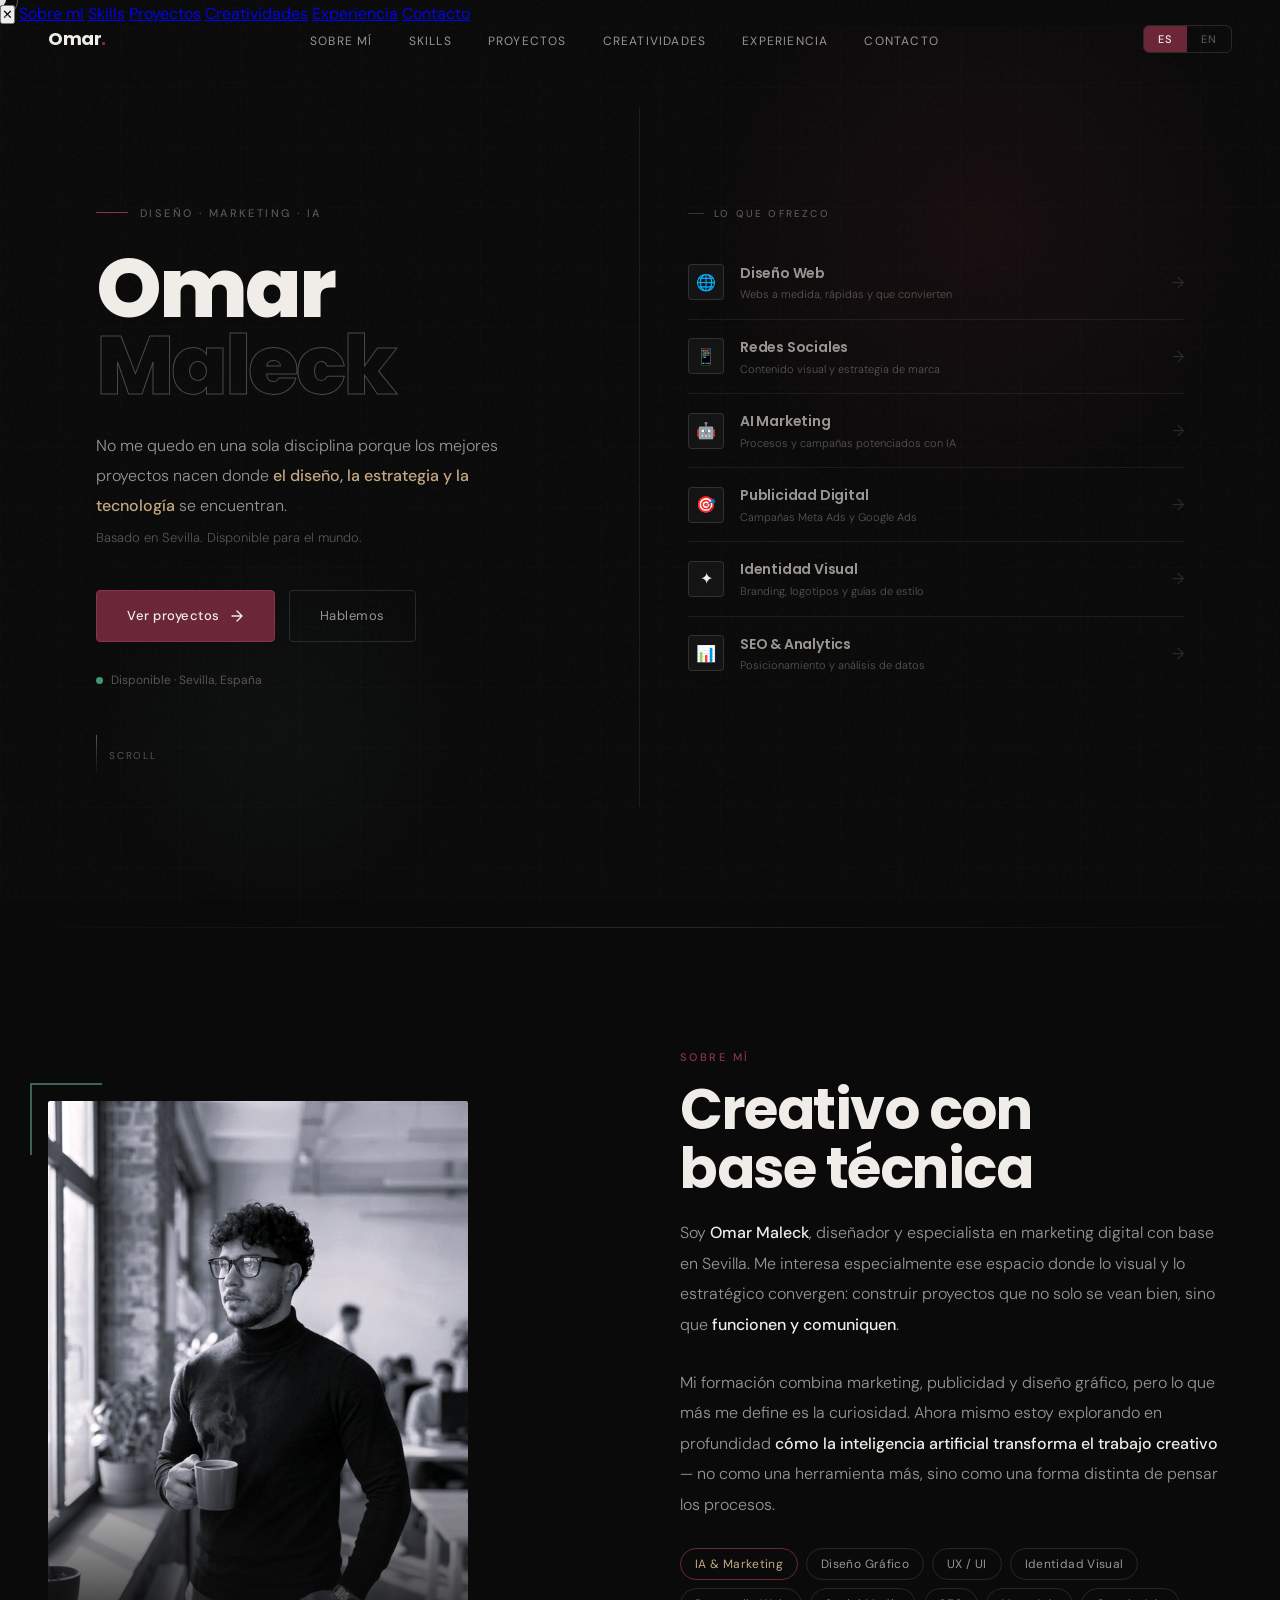
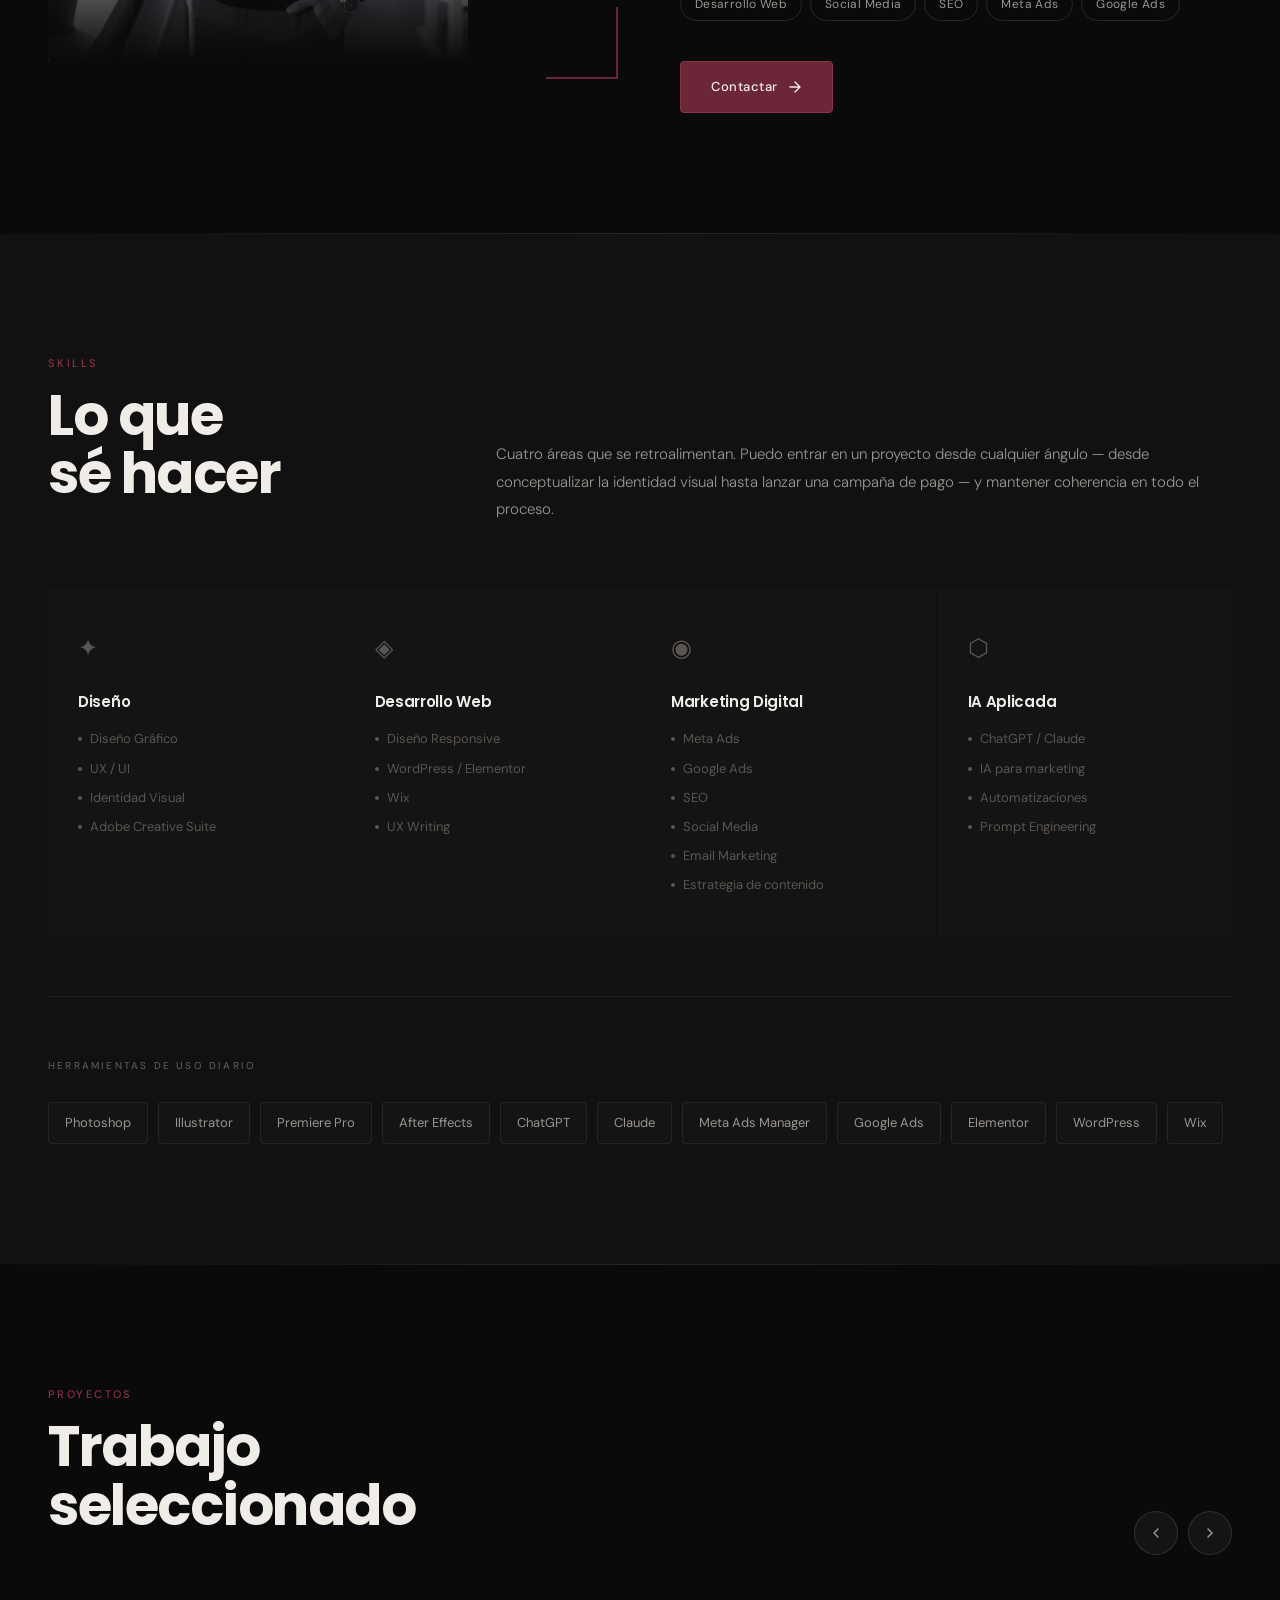
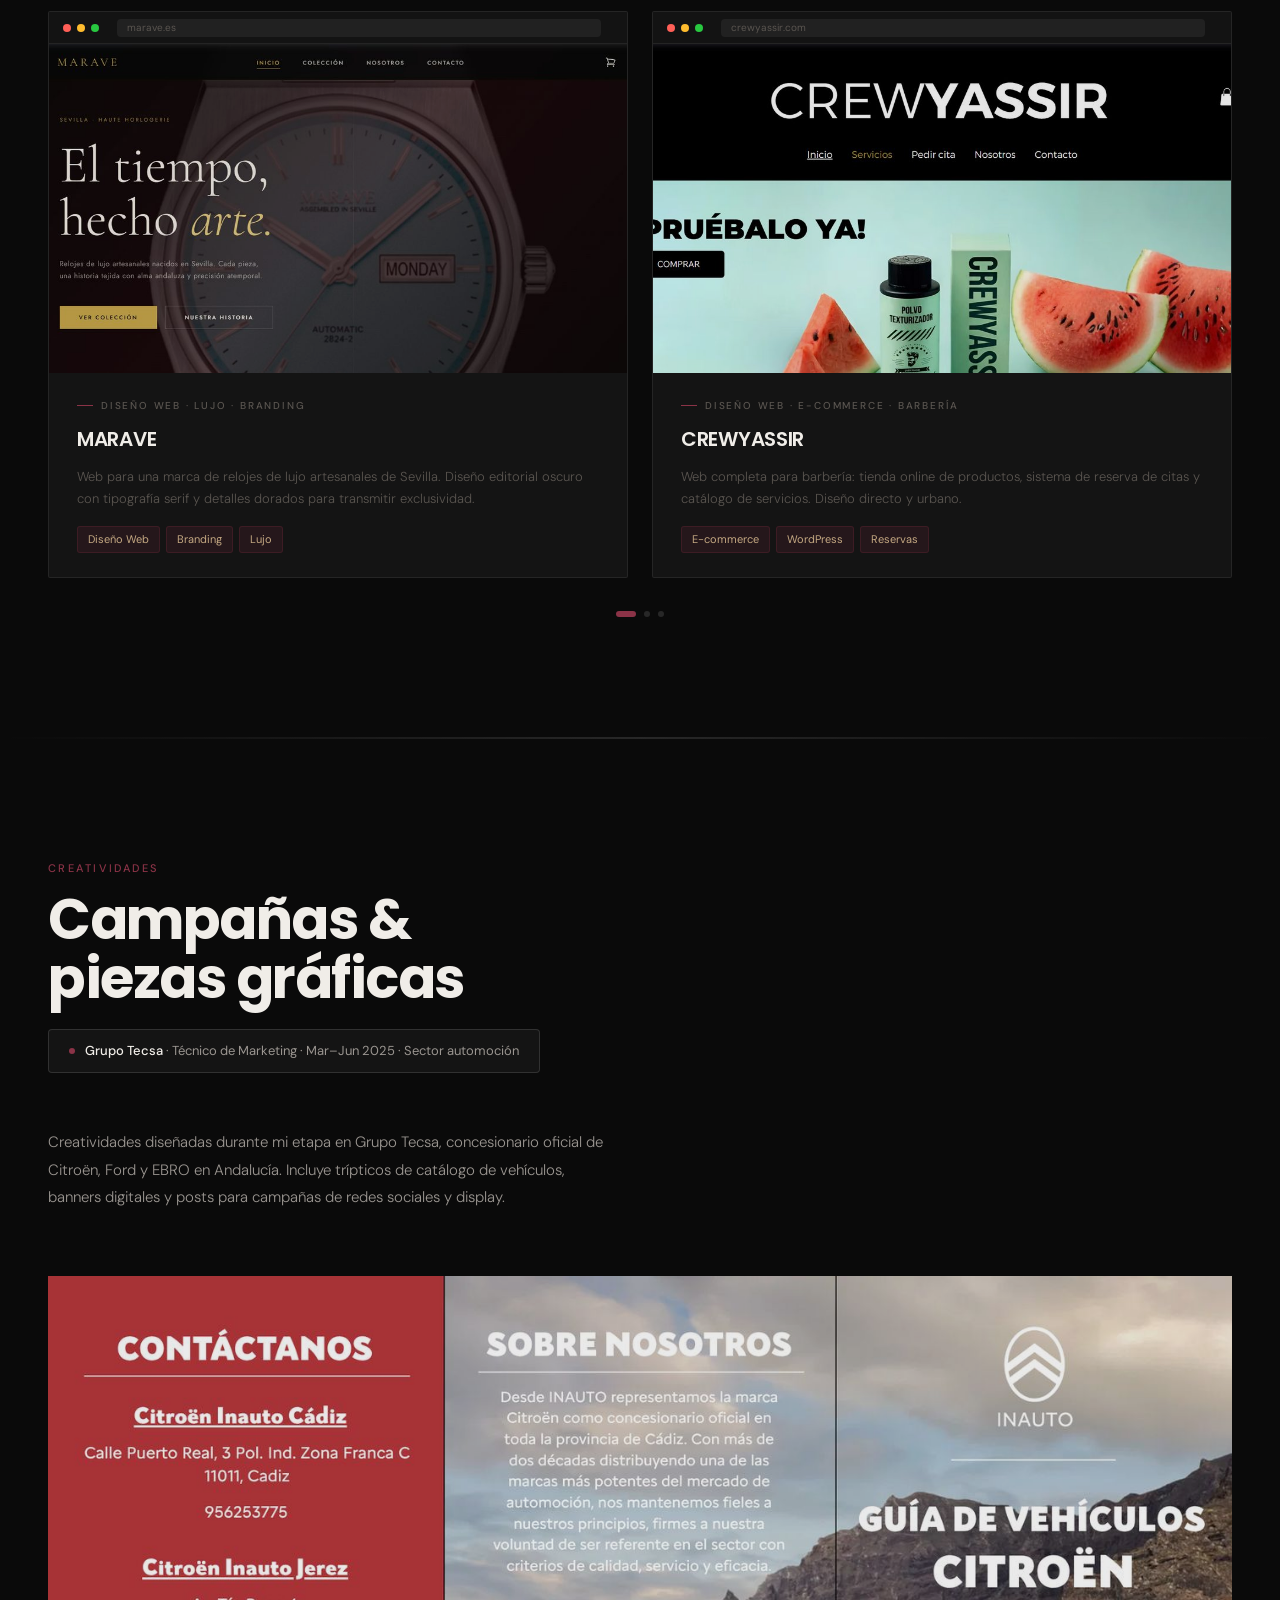
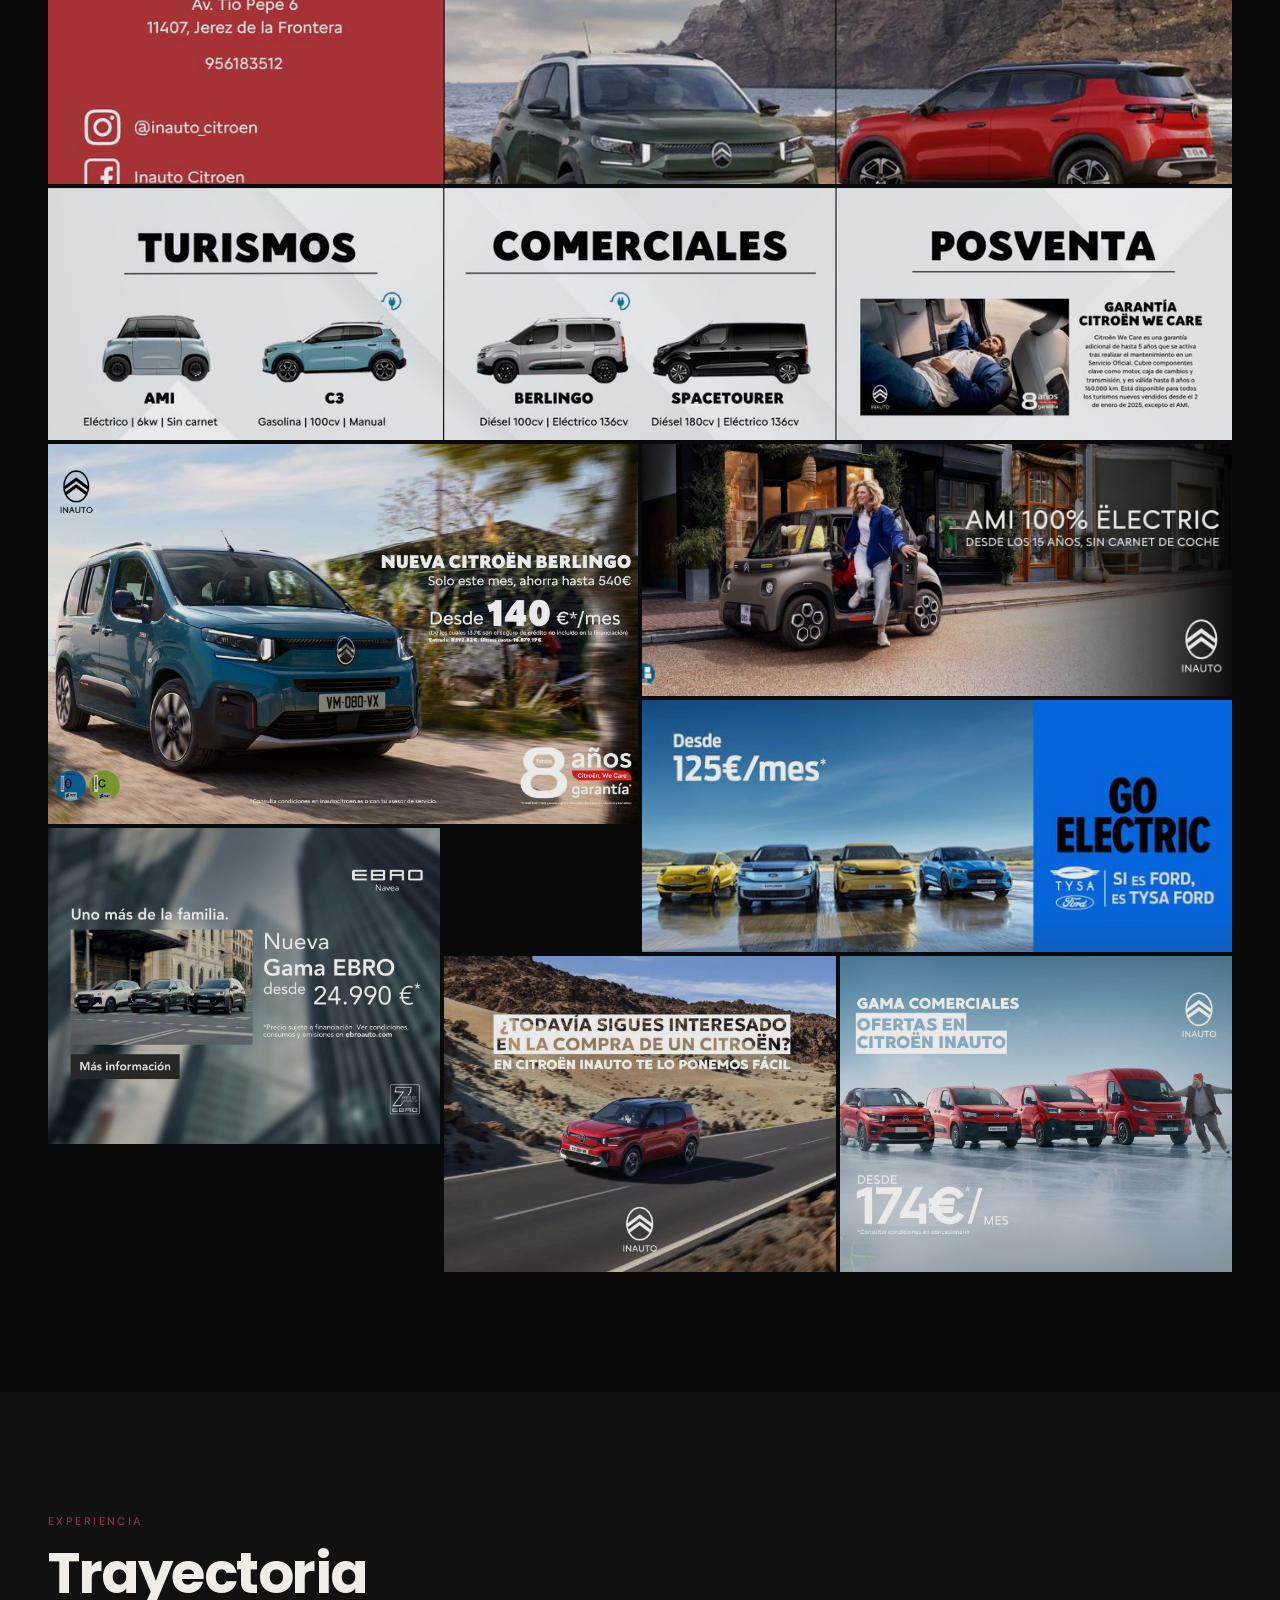
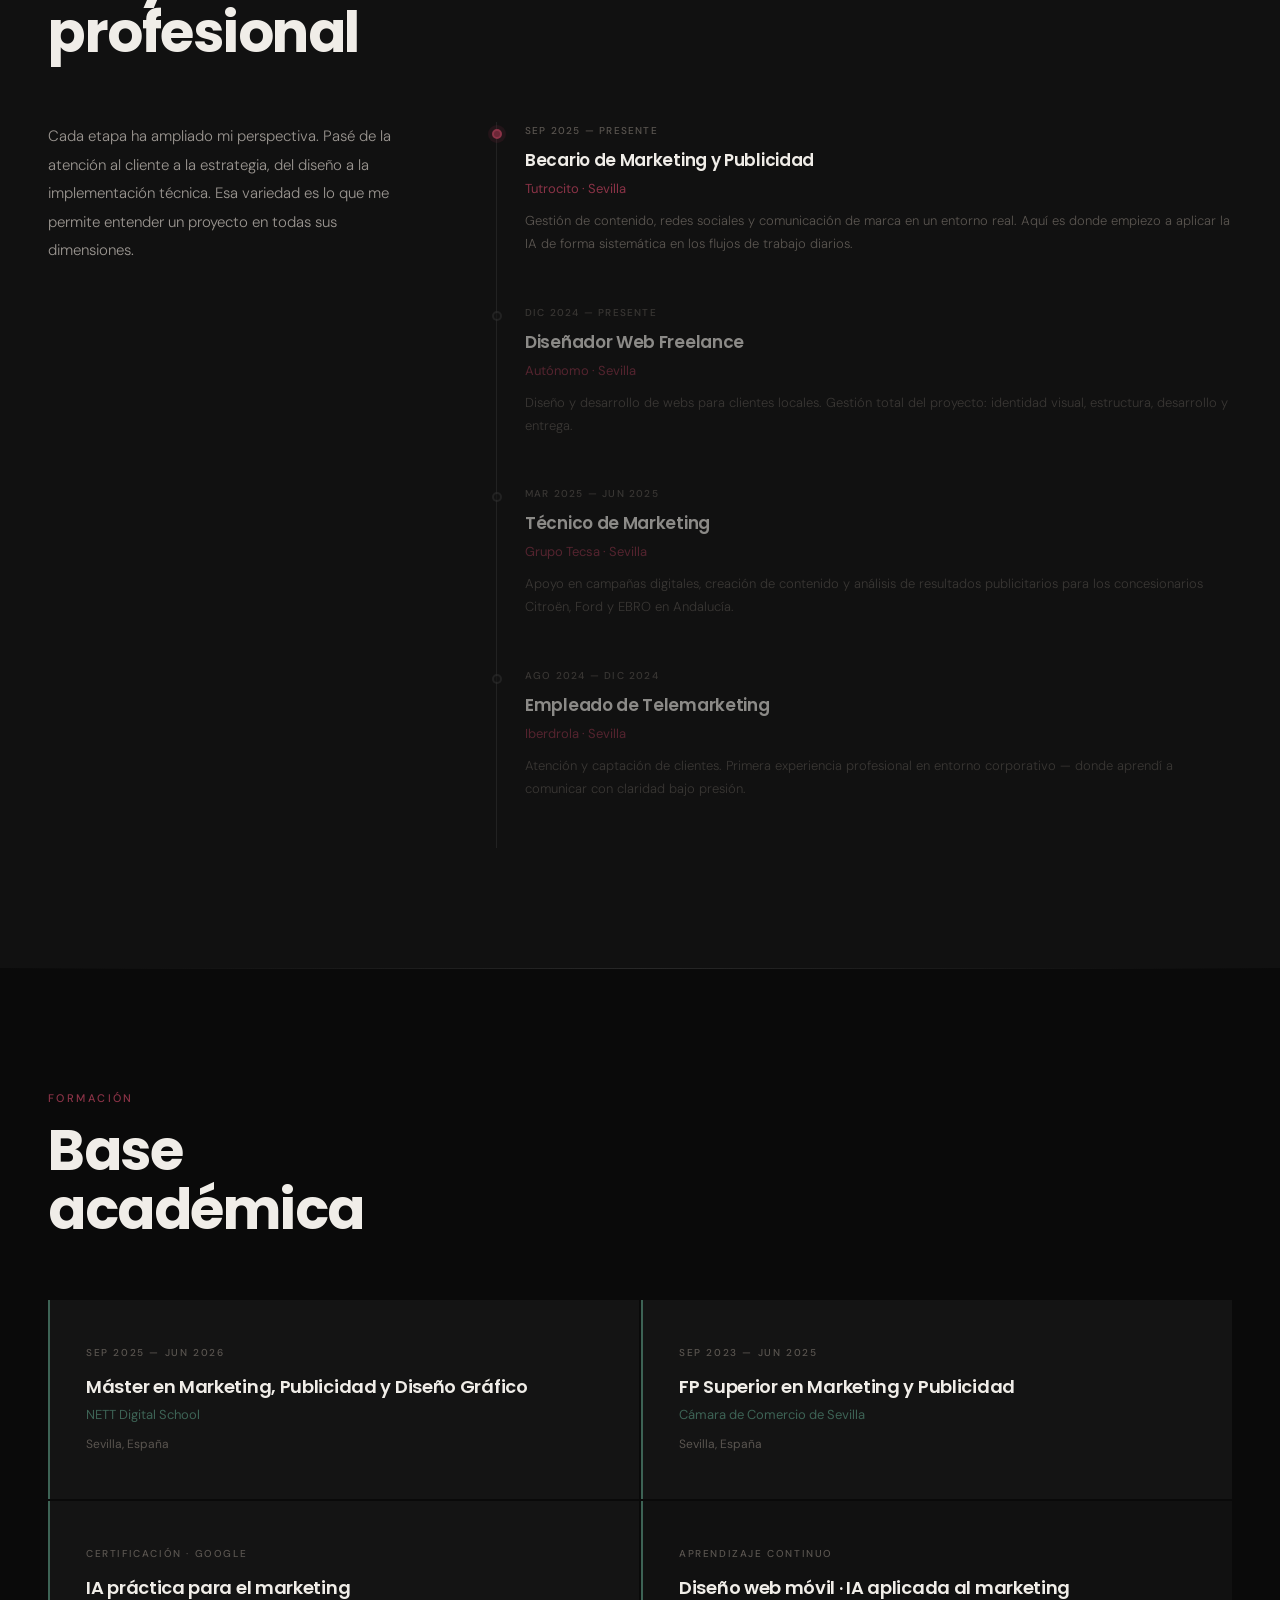
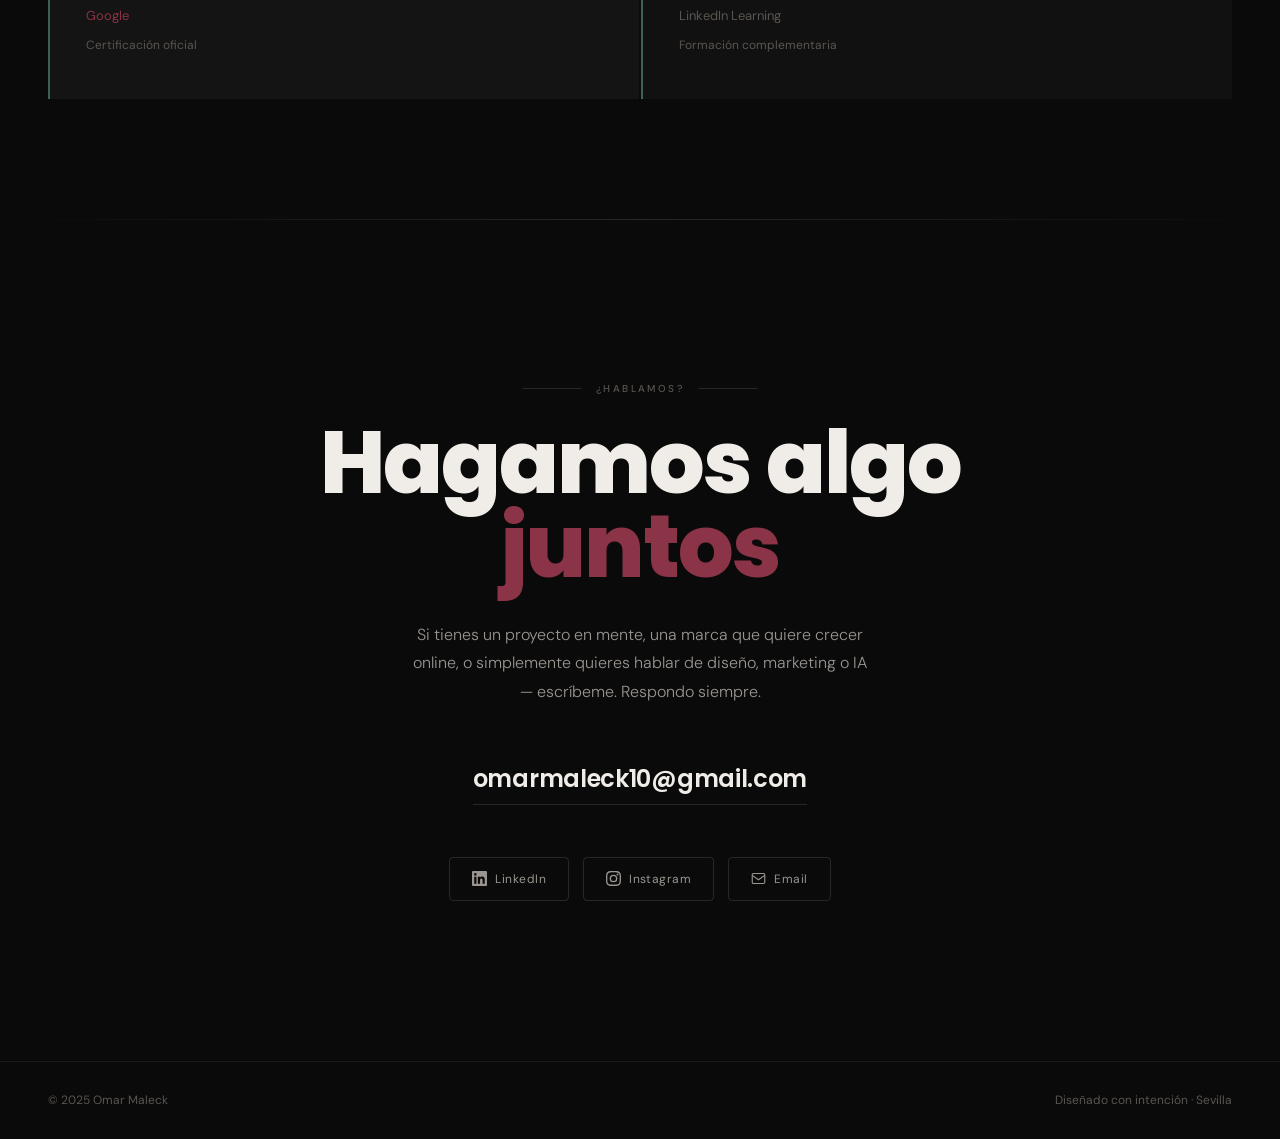
==== index.html @ 54d7f730 "Add files via upload primer despliegue portfolio" ====
<!DOCTYPE html>
<html lang="es">
<head>
<meta charset="UTF-8">
<meta name="viewport" content="width=device-width, initial-scale=1.0">
<title>Omar Maleck — Portfolio</title>
<meta name="description" content="Omar Maleck — Diseñador, Especialista en Marketing Digital e IA. Basado en Sevilla, España.">
<meta property="og:title" content="Omar Maleck — Portfolio">
<meta property="og:description" content="Diseño · Marketing · IA">
<meta property="og:type" content="website">
<link rel="preconnect" href="https://fonts.googleapis.com">
<link rel="preconnect" href="https://fonts.gstatic.com" crossorigin>
<link href="https://fonts.googleapis.com/css2?family=Poppins:wght@300;400;500;600;700;800&family=DM+Sans:ital,wght@0,300;0,400;0,500;1,300&display=swap" rel="stylesheet">
<style>
:root {
  --black: #0A0A0A;
  --black2: #111111;
  --card: #141414;
  --card2: #1C1C1C;
  --border: rgba(255,255,255,0.07);
  --border2: rgba(255,255,255,0.12);
  --burgundy: #6B2737;
  --burgundy-light: #8B3347;
  --green: #2C4A3E;
  --green-light: #3D6355;
  --accent: #C4A882;
  --text: #F0EDE8;
  --text-muted: #9A9590;
  --text-dim: #5A5550;
  --font-heading: 'Poppins', sans-serif;
  --font-body: 'DM Sans', sans-serif;
  --ease: cubic-bezier(0.25, 0.46, 0.45, 0.94);
  --ease-out: cubic-bezier(0.16, 1, 0.3, 1);
}
*, *::before, *::after { box-sizing: border-box; margin: 0; padding: 0; }
html { scroll-behavior: smooth; }
body {
  background: var(--black);
  color: var(--text);
  font-family: var(--font-body);
  font-size: 16px;
  line-height: 1.7;
  cursor: none;
  overflow-x: hidden;
}

/* ── CURSOR ── */
#cursor {
  width: 12px; height: 12px;
  background: var(--text);
  border-radius: 50%;
  position: fixed; top: 0; left: 0;
  pointer-events: none; z-index: 9999;
  transform: translate(-50%,-50%);
  transition: width .3s var(--ease-out), height .3s var(--ease-out);
  mix-blend-mode: difference;
}
#cursor-ring {
  width: 36px; height: 36px;
  border: 1px solid rgba(240,237,232,0.35);
  border-radius: 50%;
  position: fixed; top: 0; left: 0;
  pointer-events: none; z-index: 9998;
  transform: translate(-50%,-50%);
  transition: width .3s var(--ease-out), height .3s var(--ease-out), border-color .3s;
}

/* ── NOISE ── */
body::before {
  content:'';
  position:fixed; inset:0;
  background-image:url("data:image/svg+xml,%3Csvg viewBox='0 0 256 256' xmlns='http://www.w3.org/2000/svg'%3E%3Cfilter id='n'%3E%3CfeTurbulence type='fractalNoise' baseFrequency='0.9' numOctaves='4' stitchTiles='stitch'/%3E%3C/filter%3E%3Crect width='100%25' height='100%25' filter='url(%23n)' opacity='1'/%3E%3C/svg%3E");
  opacity:.025; pointer-events:none; z-index:0;
}

/* ── NAV ── */
.nav-hamburger { display:none; }
nav {
  position:fixed; top:0; left:0; right:0; z-index:100;
  padding:24px 48px;
  display:flex; align-items:center; justify-content:space-between;
  transition:background .5s, padding .5s;
}
nav.scrolled {
  background:rgba(10,10,10,.93);
  backdrop-filter:blur(20px);
  padding:14px 48px;
  border-bottom:1px solid var(--border);
}
.nav-logo {
  font-family:var(--font-heading); font-weight:700; font-size:18px;
  letter-spacing:-.5px; color:var(--text); text-decoration:none;
}
.nav-logo span { color:var(--burgundy-light); }
.nav-links { display:flex; gap:36px; list-style:none; }
.nav-links a {
  font-size:12px; font-weight:400; letter-spacing:.1em; text-transform:uppercase;
  color:var(--text-muted); text-decoration:none; transition:color .3s; position:relative;
}
.nav-links a::after {
  content:''; position:absolute; bottom:-4px; left:0; right:0;
  height:1px; background:var(--accent);
  transform:scaleX(0); transform-origin:left; transition:transform .3s var(--ease);
}
.nav-links a:hover { color:var(--text); }
.nav-links a:hover::after { transform:scaleX(1); }
.lang-switcher {
  display:flex; border:1px solid var(--border2); border-radius:6px; overflow:hidden;
}
.lang-btn {
  padding:6px 14px; font-family:var(--font-body); font-size:11px; font-weight:500;
  letter-spacing:.08em; text-transform:uppercase;
  background:transparent; border:none; color:var(--text-dim); cursor:none; transition:all .3s;
}
.lang-btn.active { background:var(--burgundy); color:var(--text); }

/* ── HERO ── */
#hero {
  min-height:100vh;
  display:grid;
  grid-template-columns: 1fr 1fr;
  padding-top: 80px;
  position:relative; overflow:hidden;
}
.hero-bg-grid {
  position:absolute; inset:0;
  background-image:
    linear-gradient(rgba(255,255,255,.022) 1px,transparent 1px),
    linear-gradient(90deg,rgba(255,255,255,.022) 1px,transparent 1px);
  background-size:60px 60px; opacity:.6; pointer-events:none;
}
.hero-bg-glow {
  position:absolute; width:600px; height:600px; border-radius:50%;
  background:radial-gradient(circle,rgba(107,39,55,.14) 0%,transparent 70%);
  top:-100px; right:0; pointer-events:none;
  animation:pulse 8s ease-in-out infinite;
}
.hero-bg-glow2 {
  position:absolute; width:400px; height:400px; border-radius:50%;
  background:radial-gradient(circle,rgba(44,74,62,.11) 0%,transparent 70%);
  bottom:0; left:80px; pointer-events:none;
  animation:pulse 11s ease-in-out infinite 2s;
}
@keyframes pulse { 0%,100%{transform:scale(1);opacity:1} 50%{transform:scale(1.1);opacity:.7} }

/* Hero left */
.hero-left {
  padding: 60px 48px 80px;
  display:flex; flex-direction:column; justify-content:center;
  border-right:1px solid var(--border);
  position:relative; z-index:2;
}
.hero-label {
  font-size:11px; font-weight:500; letter-spacing:.22em; text-transform:uppercase;
  color:var(--text-dim); margin-bottom:28px;
  display:flex; align-items:center; gap:12px;
  opacity:0; animation:fadeUp .8s var(--ease-out) .2s forwards;
}
.hero-label::before { content:''; width:32px; height:1px; background:var(--burgundy-light); }
.hero-name {
  font-family:var(--font-heading);
  font-size:clamp(52px,6.5vw,96px); font-weight:800;
  line-height:.92; letter-spacing:-3px; color:var(--text); margin-bottom:28px;
  opacity:0; animation:fadeUp .9s var(--ease-out) .35s forwards;
}
.hero-name .outline { color:transparent; -webkit-text-stroke:1px rgba(240,237,232,.28); }
.hero-tagline {
  font-size:clamp(14px,1.3vw,16px); font-weight:300;
  color:var(--text-muted); max-width:440px; margin-bottom:40px;
  line-height:1.85;
  opacity:0; animation:fadeUp .9s var(--ease-out) .5s forwards;
}
.hero-tagline strong { color:var(--accent); font-weight:500; }
.hero-cta {
  display:flex; gap:14px; flex-wrap:wrap;
  opacity:0; animation:fadeUp .9s var(--ease-out) .65s forwards;
}
.hero-status {
  margin-top:28px;
  display:flex; align-items:center; gap:8px;
  font-size:12px; color:var(--text-dim);
  opacity:0; animation:fadeUp .9s var(--ease-out) .8s forwards;
}
.hero-scroll {
  position:absolute; bottom:32px; left:48px;
  display:flex; align-items:center; gap:12px;
  font-size:10px; letter-spacing:.18em; text-transform:uppercase; color:var(--text-dim);
  opacity:0; animation:fadeUp .9s var(--ease-out) 1s forwards;
  z-index:3;
}

/* Hero right — services panel */
.hero-right {
  display:flex; flex-direction:column; justify-content:center;
  padding: 60px 48px 80px;
  position:relative; z-index:2;
  opacity:0; animation:fadeUp .9s var(--ease-out) .55s forwards;
}
.hero-services-label {
  font-size:10px; font-weight:500; letter-spacing:.22em; text-transform:uppercase;
  color:var(--text-dim); margin-bottom:24px;
  display:flex; align-items:center; gap:10px;
}
.hero-services-label::before { content:''; width:16px; height:1px; background:#333; }

.srv-list { display:flex; flex-direction:column; }
.srv-item {
  display:flex; align-items:center; justify-content:space-between;
  padding:16px 0; border-bottom:1px solid var(--border);
  transition:padding-left .3s var(--ease);
  cursor:default;
}
.srv-item:last-child { border-bottom:none; }
.srv-item:hover { padding-left:10px; }
.srv-left { display:flex; align-items:center; gap:16px; }
.srv-icon {
  width:36px; height:36px; border-radius:4px;
  display:flex; align-items:center; justify-content:center;
  font-size:16px; background:var(--card); border:1px solid var(--border2);
  flex-shrink:0; transition:border-color .3s, background .3s, transform .3s;
}
.srv-item:hover .srv-icon {
  border-color:var(--burgundy); background:#1A0C10; transform:scale(1.08);
}
.srv-text { display:flex; flex-direction:column; gap:2px; }
.srv-name {
  font-family:var(--font-heading); font-size:14px; font-weight:600;
  color:var(--text-muted); letter-spacing:-.2px;
  transition:color .3s;
}
.srv-item:hover .srv-name { color:var(--text); }
.srv-desc {
  font-size:11px; color:var(--text-dim); font-weight:300; line-height:1.4;
}
.srv-arrow {
  font-size:16px; color:#2A2A2A;
  transition:color .3s, transform .3s;
  flex-shrink:0;
}
.srv-item:hover .srv-arrow { color:var(--burgundy-light); transform:translateX(5px); }

/* Buttons */
.btn-primary {
  display:inline-flex; align-items:center; gap:10px;
  padding:14px 30px; background:var(--burgundy);
  color:var(--text); font-family:var(--font-body); font-size:13px; font-weight:500;
  letter-spacing:.04em; text-decoration:none; border-radius:4px;
  border:1px solid var(--burgundy-light); transition:all .3s var(--ease); cursor:none;
}
.btn-primary:hover { background:var(--burgundy-light); transform:translateY(-2px); }
.btn-secondary {
  display:inline-flex; align-items:center; gap:10px;
  padding:14px 30px; background:transparent;
  color:var(--text-muted); font-family:var(--font-body); font-size:13px; font-weight:400;
  letter-spacing:.04em; text-decoration:none; border-radius:4px;
  border:1px solid var(--border2); transition:all .3s var(--ease); cursor:none;
}
.btn-secondary:hover { color:var(--text); border-color:rgba(255,255,255,.22); }

/* Scroll & status */
.scroll-line {
  width:1px; height:40px;
  background:linear-gradient(to bottom,var(--text-dim),transparent);
  animation:scrollAnim 2s ease-in-out infinite;
}
@keyframes scrollAnim { 0%,100%{transform:scaleY(1);transform-origin:top} 50%{transform:scaleY(.5);transform-origin:top} }
.status-dot {
  width:7px; height:7px; border-radius:50%; background:#3D9970;
  animation:blink 2s ease-in-out infinite; flex-shrink:0;
}
@keyframes blink { 0%,100%{opacity:1} 50%{opacity:.3} }
@keyframes fadeUp { from{opacity:0;transform:translateY(24px)} to{opacity:1;transform:translateY(0)} }

/* ── SECTION BASE ── */
section { padding:120px 48px; position:relative; }
.section-divider {
  width:100%; height:1px;
  background:linear-gradient(to right,transparent,var(--border2),transparent);
}
.section-label {
  font-size:11px; font-weight:500; letter-spacing:.22em; text-transform:uppercase;
  color:var(--burgundy-light); margin-bottom:14px;
}
.section-title {
  font-family:var(--font-heading);
  font-size:clamp(36px,4.5vw,56px); font-weight:700;
  line-height:1.05; letter-spacing:-1.5px; color:var(--text); margin-bottom:20px;
}

/* ── ABOUT ── */
#about {
  display:grid; grid-template-columns:1fr 1fr; gap:80px; align-items:center;
}
.about-photo-wrap {
  position:relative; aspect-ratio:3/4; max-width:420px;
  border-radius:2px; overflow:hidden;
}
.about-photo-wrap::before {
  content:''; position:absolute; inset:0;
  background:linear-gradient(to top,var(--black) 0%,transparent 40%); z-index:1;
}
.about-photo-wrap img {
  width:100%; height:100%; object-fit:cover;
  filter:grayscale(15%) contrast(1.05);
  transition:transform .8s var(--ease), filter .5s;
}
.about-photo-wrap:hover img { transform:scale(1.03); filter:grayscale(0%) contrast(1.05); }
.about-corner-br {
  position:absolute; bottom:-18px; right:-18px;
  width:72px; height:72px;
  border-right:2px solid var(--burgundy); border-bottom:2px solid var(--burgundy);
}
.about-corner-tl {
  position:absolute; top:-18px; left:-18px;
  width:72px; height:72px;
  border-left:2px solid var(--green-light); border-top:2px solid var(--green-light);
}
.about-text {
  font-size:16px; font-weight:300; line-height:1.9; color:var(--text-muted); margin-bottom:28px;
}
.about-text strong { color:var(--text); font-weight:500; }
.about-tags { display:flex; flex-wrap:wrap; gap:8px; margin-bottom:40px; }
.tag {
  padding:5px 14px; border:1px solid var(--border2); border-radius:100px;
  font-size:12px; font-weight:400; letter-spacing:.03em; color:var(--text-muted); transition:all .3s;
}
.tag:hover { border-color:var(--burgundy-light); color:var(--text); }
.tag.hi { border-color:var(--burgundy); color:var(--accent); }

/* ── SKILLS ── */
#skills { background:var(--black2); }
.skills-header {
  display:grid; grid-template-columns:1fr 2fr; gap:80px; margin-bottom:64px; align-items:end;
}
.skills-intro { font-size:15px; color:var(--text-muted); font-weight:300; line-height:1.85; }
.skills-grid { display:grid; grid-template-columns:repeat(4,1fr); gap:2px; }
.skill-card {
  background:var(--card); padding:40px 30px;
  transition:all .4s var(--ease); position:relative; overflow:hidden;
}
.skill-card::after {
  content:''; position:absolute; bottom:0; left:0; right:0; height:2px;
  background:var(--burgundy); transform:scaleX(0); transition:transform .4s var(--ease);
}
.skill-card:hover::after { transform:scaleX(1); }
.skill-card:hover { background:var(--card2); transform:translateY(-4px); }
.skill-icon { font-size:24px; margin-bottom:20px; display:block; color:var(--text-dim); }
.skill-name {
  font-family:var(--font-heading); font-size:15px; font-weight:600;
  color:var(--text); margin-bottom:14px; letter-spacing:-.3px;
}
.skill-items { list-style:none; display:flex; flex-direction:column; gap:7px; }
.skill-items li {
  font-size:13px; color:var(--text-dim);
  display:flex; align-items:center; gap:8px;
}
.skill-items li::before {
  content:''; width:4px; height:4px; border-radius:50%; background:var(--text-dim); flex-shrink:0;
}
.tools-section { margin-top:60px; padding-top:60px; border-top:1px solid var(--border); }
.tools-title {
  font-size:10px; font-weight:500; letter-spacing:.22em; text-transform:uppercase;
  color:var(--text-dim); margin-bottom:28px;
}
.tools-grid { display:flex; flex-wrap:wrap; gap:10px; }
.tool-chip {
  padding:9px 16px; background:var(--card); border:1px solid var(--border); border-radius:4px;
  font-size:13px; font-weight:400; color:var(--text-muted); transition:all .3s;
}
.tool-chip:hover { border-color:var(--border2); color:var(--text); }

/* ── PROJECTS CAROUSEL ── */
#projects { overflow:hidden; }
.projects-top {
  display:flex; align-items:flex-end; justify-content:space-between;
  margin-bottom:56px; flex-wrap:wrap; gap:24px;
}
.carousel-nav { display:flex; gap:10px; }
.carousel-btn {
  width:44px; height:44px; border-radius:50%;
  background:var(--card); border:1px solid var(--border2);
  display:flex; align-items:center; justify-content:center;
  cursor:none; transition:all .3s var(--ease); color:var(--text-muted);
}
.carousel-btn:hover { background:var(--burgundy); border-color:var(--burgundy); color:var(--text); }
.carousel-btn svg { width:16px; height:16px; flex-shrink:0; }
.carousel-track-wrap { overflow:hidden; position:relative; }
.carousel-track {
  display:flex; gap:24px;
  transition:transform .55s var(--ease-out);
  will-change:transform;
}
.project-slide {
  flex:0 0 calc(50% - 12px);
  background:var(--card); border-radius:2px; overflow:hidden;
  position:relative; cursor:none;
  border:1px solid var(--border);
  transition:border-color .4s, transform .4s var(--ease);
}
.project-slide:hover { border-color:var(--border2); transform:translateY(-4px); }
.project-thumb {
  position:relative; aspect-ratio:16/10; overflow:hidden; background:var(--card2);
}
.browser-bar {
  position:absolute; top:0; left:0; right:0; height:32px;
  background:rgba(20,20,20,.95);
  display:flex; align-items:center; gap:6px;
  padding:0 14px; z-index:2;
  border-bottom:1px solid var(--border);
}
.browser-dot { width:8px; height:8px; border-radius:50%; }
.bd-r { background:#FF5F57; }
.bd-y { background:#FEBC2E; }
.bd-g { background:#28C840; }
.browser-url {
  flex:1; margin:0 12px;
  background:rgba(255,255,255,.06); border-radius:4px;
  height:18px; display:flex; align-items:center;
  padding:0 10px;
  font-size:10px; color:var(--text-dim);
  overflow:hidden; white-space:nowrap; text-overflow:ellipsis;
}
.project-thumb img {
  width:100%; height:100%; object-fit:cover; object-position:top;
  display:block; margin-top:32px; height:calc(100% - 32px);
  transition:transform .7s var(--ease);
  filter:brightness(.9);
}
.project-slide:hover .project-thumb img { transform:scale(1.03); filter:brightness(1); }
.project-thumb-overlay {
  position:absolute; inset:32px 0 0 0;
  background:linear-gradient(to top, rgba(10,10,10,.85) 0%, transparent 60%);
  z-index:1; opacity:0; transition:opacity .4s;
}
.project-slide:hover .project-thumb-overlay { opacity:1; }
.project-visit {
  position:absolute; bottom:16px; left:50%; transform:translateX(-50%) translateY(8px);
  z-index:3; opacity:0; transition:all .35s var(--ease); white-space:nowrap;
}
.project-slide:hover .project-visit { opacity:1; transform:translateX(-50%) translateY(0); }
.visit-btn {
  display:inline-flex; align-items:center; gap:8px;
  padding:9px 20px; background:var(--burgundy);
  border:1px solid var(--burgundy-light); border-radius:3px;
  font-size:12px; font-weight:500; color:var(--text); text-decoration:none;
  transition:background .3s; cursor:pointer;
}
.visit-btn:hover { background:var(--burgundy-light); }
.visit-btn svg { width:12px; height:12px; }
.project-info { padding:24px 28px; }
.project-cat {
  font-size:10px; font-weight:500; letter-spacing:.18em; text-transform:uppercase;
  color:var(--text-dim); margin-bottom:8px;
  display:flex; align-items:center; gap:8px;
}
.project-cat::before { content:''; width:16px; height:1px; background:var(--burgundy-light); }
.project-title-text {
  font-family:var(--font-heading); font-size:20px; font-weight:600;
  letter-spacing:-.3px; color:var(--text); margin-bottom:10px;
}
.project-desc-text {
  font-size:13px; color:var(--text-dim); font-weight:300; line-height:1.7; margin-bottom:16px;
}
.project-tags-row { display:flex; flex-wrap:wrap; gap:6px; }
.p-tag {
  padding:3px 10px;
  background:rgba(107,39,55,.2); border:1px solid rgba(107,39,55,.35);
  border-radius:3px; font-size:11px; color:var(--accent);
}
.carousel-dots { display:flex; gap:8px; margin-top:32px; justify-content:center; }
.carousel-dot {
  width:6px; height:6px; border-radius:50%; background:var(--border2);
  transition:all .3s; cursor:none;
}
.carousel-dot.active { background:var(--burgundy-light); width:20px; border-radius:3px; }

/* ── CREATIVIDADES ── */
#creatividades { background: var(--black); }
.crea-intro { font-size:15px; color:var(--text-muted); font-weight:300; line-height:1.85; max-width:560px; margin-bottom:64px; }
.crea-context {
  display:inline-flex; align-items:center; gap:10px;
  padding:10px 20px; margin-bottom:56px;
  background:var(--card); border:1px solid var(--border2); border-radius:4px;
  font-size:13px; color:var(--text-muted);
}
.crea-context strong { color:var(--text); font-weight:500; }
.crea-context-dot { width:6px; height:6px; border-radius:50%; background:var(--burgundy-light); flex-shrink:0; }
.crea-grid {
  display:grid;
  grid-template-columns: repeat(12, 1fr);
  grid-auto-rows: 60px;
  gap:4px;
}
.cg-trip-full { grid-column: span 12; grid-row: span 8; }
.cg-ban2     { grid-column: span 12; grid-row: span 4; }
.cg-ban1     { grid-column: span 6;  grid-row: span 6; }
.cg-ford     { grid-column: span 6;  grid-row: span 4; }
.cg-volvo    { grid-column: span 6;  grid-row: span 4; }
.cg-prox2    { grid-column: span 4;  grid-row: span 5; }
.cg-prox4    { grid-column: span 4;  grid-row: span 5; }
.cg-prox6    { grid-column: span 4;  grid-row: span 5; }
.crea-item {
  position:relative; overflow:hidden; background:var(--card); cursor:zoom-in;
}
.crea-item img {
  width:100%; height:100%; object-fit:cover; object-position:top;
  display:block; transition:transform .6s var(--ease), filter .4s;
  filter:brightness(.92);
}
.crea-item:hover img { transform:scale(1.04); filter:brightness(1); }
.crea-item-overlay {
  position:absolute; inset:0;
  background:rgba(10,10,10,0);
  transition:background .4s;
  display:flex; align-items:flex-end; padding:20px;
}
.crea-item:hover .crea-item-overlay { background:rgba(10,10,10,.55); }
.crea-item-label {
  font-size:11px; font-weight:500; letter-spacing:.12em; text-transform:uppercase;
  color:var(--text); opacity:0; transform:translateY(8px);
  transition:all .35s var(--ease);
  background:rgba(107,39,55,.8); padding:5px 10px; border-radius:3px;
}
.crea-item:hover .crea-item-label { opacity:1; transform:translateY(0); }

/* ── LIGHTBOX ── */
#lightbox {
  position:fixed; inset:0; z-index:1000;
  background:rgba(0,0,0,.92);
  display:none; align-items:center; justify-content:center;
  cursor:zoom-out; padding:32px;
}
#lightbox.open { display:flex; }
#lightbox img {
  max-width:90vw; max-height:88vh;
  object-fit:contain; border-radius:2px;
  box-shadow:0 32px 80px rgba(0,0,0,.6);
  animation:lbIn .3s var(--ease-out);
}
@keyframes lbIn { from{opacity:0;transform:scale(.96)} to{opacity:1;transform:scale(1)} }
#lb-close {
  position:absolute; top:24px; right:24px;
  width:40px; height:40px; border-radius:50%;
  background:rgba(255,255,255,.1); border:1px solid rgba(255,255,255,.2);
  display:flex; align-items:center; justify-content:center;
  color:var(--text); cursor:pointer; transition:background .3s;
  font-size:18px; line-height:1;
}
#lb-close:hover { background:var(--burgundy); }

/* ── EXPERIENCE ── */
#experience { background:var(--black2); }
.exp-layout { display:grid; grid-template-columns:1fr 2fr; gap:80px; margin-top:60px; }
.timeline { position:relative; padding-left:28px; border-left:1px solid var(--border); }
.tl-item { position:relative; padding-bottom:48px; opacity:.55; transition:opacity .3s; }
.tl-item:hover, .tl-item.active { opacity:1; }
.tl-item::before {
  content:''; position:absolute; left:-33px; top:7px;
  width:10px; height:10px; border-radius:50%;
  background:var(--card); border:2px solid var(--border2); transition:all .3s;
}
.tl-item:hover::before, .tl-item.active::before {
  background:var(--burgundy); border-color:var(--burgundy-light);
  box-shadow:0 0 0 4px rgba(107,39,55,.2);
}
.tl-date { font-size:10px; font-weight:500; letter-spacing:.12em; text-transform:uppercase; color:var(--text-dim); margin-bottom:7px; }
.tl-role { font-family:var(--font-heading); font-size:17px; font-weight:600; color:var(--text); letter-spacing:-.3px; margin-bottom:3px; }
.tl-company { font-size:13px; color:var(--burgundy-light); margin-bottom:10px; }
.tl-desc { font-size:13px; color:var(--text-dim); font-weight:300; line-height:1.75; }

/* ── EDUCATION ── */
.edu-grid { display:grid; grid-template-columns:repeat(2,1fr); gap:2px; margin-top:60px; }
.edu-card {
  background:var(--card); padding:44px 38px;
  position:relative; overflow:hidden; transition:background .3s;
}
.edu-card:hover { background:var(--card2); }
.edu-card::after {
  content:''; position:absolute; top:0; left:0; bottom:0;
  width:2px; background:var(--green-light);
}
.edu-period { font-size:10px; font-weight:500; letter-spacing:.16em; text-transform:uppercase; color:var(--text-dim); margin-bottom:14px; }
.edu-degree { font-family:var(--font-heading); font-size:18px; font-weight:600; letter-spacing:-.3px; color:var(--text); margin-bottom:6px; line-height:1.3; }
.edu-school { font-size:13px; color:var(--green-light); margin-bottom:8px; }
.edu-location { font-size:12px; color:var(--text-dim); }

/* ── CONTACT ── */
#contact { text-align:center; padding:160px 48px; }
.contact-eyebrow {
  font-size:10px; font-weight:500; letter-spacing:.24em; text-transform:uppercase;
  color:var(--text-dim); margin-bottom:24px;
  display:flex; align-items:center; justify-content:center; gap:14px;
}
.contact-eyebrow::before, .contact-eyebrow::after {
  content:''; flex:1; max-width:60px; height:1px; background:var(--border2);
}
.contact-title {
  font-family:var(--font-heading);
  font-size:clamp(40px,7vw,88px); font-weight:800; letter-spacing:-2px;
  line-height:.95; color:var(--text); margin-bottom:32px;
}
.contact-title .accent { color:var(--burgundy-light); }
.contact-sub {
  font-size:16px; color:var(--text-muted); font-weight:300;
  max-width:460px; margin:0 auto 52px; line-height:1.8;
}
.contact-email {
  display:inline-block;
  font-family:var(--font-heading);
  font-size:clamp(17px,2.2vw,24px); font-weight:600; letter-spacing:-.3px;
  color:var(--text); text-decoration:none;
  border-bottom:1px solid var(--border2); padding-bottom:4px; margin-bottom:52px;
  transition:color .3s, border-color .3s;
}
.contact-email:hover { color:var(--accent); border-color:var(--accent); }
.social-links { display:flex; gap:14px; justify-content:center; flex-wrap:wrap; }
.social-link {
  display:inline-flex; align-items:center; gap:8px;
  padding:11px 22px; border:1px solid var(--border2); border-radius:4px;
  font-size:12px; font-weight:400; letter-spacing:.04em;
  color:var(--text-muted); text-decoration:none;
  transition:all .3s var(--ease); cursor:none;
}
.social-link:hover { color:var(--text); border-color:rgba(255,255,255,.22); transform:translateY(-2px); }

/* ── FOOTER ── */
footer {
  padding:28px 48px; border-top:1px solid var(--border);
  display:flex; align-items:center; justify-content:space-between;
}
.footer-copy, .footer-made { font-size:12px; color:var(--text-dim); }

/* ── SCROLL REVEAL ── */
.reveal { opacity:0; transform:translateY(30px); transition:opacity .8s var(--ease-out), transform .8s var(--ease-out); }
.reveal.visible { opacity:1; transform:translateY(0); }
.rd1 { transition-delay:.1s; }
.rd2 { transition-delay:.2s; }
.rd3 { transition-delay:.3s; }
.rd4 { transition-delay:.4s; }

/* ── LANG ── */
[data-lang="en"] { display:none; }
body.lang-en [data-lang="es"] { display:none; }
body.lang-en [data-lang="en"] { display:block; }
span[data-lang="en"] { display:none; }
body.lang-en span[data-lang="es"] { display:none; }
body.lang-en span[data-lang="en"] { display:inline; }

/* ── RESPONSIVE TABLET (<=900px) ── */
@media(max-width:900px){
  body { cursor:auto; }
  #cursor,#cursor-ring { display:none; }
  nav { padding:16px 20px; }
  nav.scrolled { padding:12px 20px; }
  .nav-links { display:none; }
  .nav-hamburger {
    display:flex; flex-direction:column; gap:5px;
    background:none; border:none; cursor:pointer; padding:4px;
  }
  .nav-hamburger span {
    display:block; width:22px; height:1.5px;
    background:var(--text-muted); transition:all .3s var(--ease);
  }
  .nav-hamburger.open span:nth-child(1){ transform:translateY(6.5px) rotate(45deg); }
  .nav-hamburger.open span:nth-child(2){ opacity:0; transform:scaleX(0); }
  .nav-hamburger.open span:nth-child(3){ transform:translateY(-6.5px) rotate(-45deg); }
  .nav-mobile {
    display:none; position:fixed; inset:0; z-index:99;
    background:rgba(10,10,10,.97); backdrop-filter:blur(20px);
    flex-direction:column; align-items:center; justify-content:center; gap:8px;
  }
  .nav-mobile.open { display:flex; }
  .nav-mobile a {
    font-family:var(--font-heading); font-size:clamp(26px,6vw,40px);
    font-weight:700; color:var(--text-muted); text-decoration:none;
    letter-spacing:-.5px; padding:10px 0; transition:color .2s;
  }
  .nav-mobile a:hover { color:var(--text); }
  .nav-mobile-close {
    position:absolute; top:24px; right:24px;
    background:none; border:1px solid var(--border2); border-radius:50%;
    width:40px; height:40px; color:var(--text-muted); font-size:18px;
    cursor:pointer; display:flex; align-items:center; justify-content:center;
    transition:all .3s;
  }
  #hero { grid-template-columns:1fr; min-height:auto; padding-top:80px; }
  .hero-left { padding:48px 20px 36px; border-right:none; border-bottom:1px solid var(--border); }
  .hero-right { padding:32px 20px 52px; }
  .hero-scroll { display:none; }
  section { padding:80px 20px; }
  #about { grid-template-columns:1fr; gap:40px; }
  .about-photo-wrap { max-width:240px; }
  .skills-header { grid-template-columns:1fr; gap:24px; margin-bottom:40px; }
  .skills-grid { grid-template-columns:repeat(2,1fr); }
  .projects-top { flex-direction:column; align-items:flex-start; gap:20px; }
  .project-slide { flex:0 0 calc(85% - 12px); }
  .crea-grid { grid-template-columns:repeat(2,1fr); grid-auto-rows:auto; }
  .cg-trip-full,.cg-ban2,.cg-ban1,.cg-ford,.cg-volvo,.cg-prox2,.cg-prox4,.cg-prox6 { grid-column:span 1; grid-row:span 1; }
  .crea-item img { height:220px; object-fit:cover; }
  .exp-layout { grid-template-columns:1fr; gap:36px; }
  .edu-grid { grid-template-columns:1fr; }
  #contact { padding:80px 20px; }
  footer { padding:20px; flex-direction:column; gap:8px; text-align:center; }
}

/* ── RESPONSIVE MOBILE (<=580px) ── */
@media(max-width:580px){
  section { padding:64px 16px; }
  #hero { padding-top:72px; }
  .hero-left { padding:40px 16px 32px; }
  .hero-right { padding:28px 16px 48px; }
  .hero-name { font-size:clamp(44px,14vw,68px); letter-spacing:-2px; }
  .hero-tagline { font-size:14px; }
  .hero-cta { flex-direction:column; gap:10px; }
  .btn-primary,.btn-secondary { justify-content:center; width:100%; box-sizing:border-box; }
  .about-photo-wrap { max-width:200px; }
  .about-tags { gap:6px; }
  .tag { font-size:11px; padding:4px 10px; }
  .skills-grid { grid-template-columns:1fr; gap:2px; }
  .project-slide { flex:0 0 calc(93% - 12px); }
  .project-info { padding:18px 20px; }
  .crea-grid { grid-template-columns:1fr; }
  .crea-item img { height:200px; }
  .timeline { padding-left:20px; }
  .tl-item::before { left:-26px; }
  .edu-card { padding:24px 18px; }
  #contact { padding:64px 16px; }
  .contact-title { font-size:clamp(34px,12vw,52px); letter-spacing:-1.5px; }
  .contact-email { font-size:clamp(13px,3.5vw,17px); }
  .social-links { gap:10px; }
  .social-link { padding:10px 16px; font-size:11px; }
  footer { padding:18px 16px; font-size:11px; }
}

/* ── RESPONSIVE SMALL (<=380px) ── */
@media(max-width:380px){
  .hero-name { font-size:40px; letter-spacing:-1.5px; }
  section { padding:52px 14px; }
  .btn-primary,.btn-secondary { padding:12px 18px; font-size:12px; }
}
</style>
</head>
<body>

<div id="cursor"></div>
<div id="cursor-ring"></div>

<!-- NAV -->
<nav id="navbar">
  <a href="#hero" class="nav-logo">Omar<span>.</span></a>
  <ul class="nav-links">
    <li><a href="#about" data-lang="es">Sobre mí</a><a href="#about" data-lang="en">About</a></li>
    <li><a href="#skills" data-lang="es">Skills</a><a href="#skills" data-lang="en">Skills</a></li>
    <li><a href="#projects" data-lang="es">Proyectos</a><a href="#projects" data-lang="en">Projects</a></li>
    <li><a href="#creatividades" data-lang="es">Creatividades</a><a href="#creatividades" data-lang="en">Creative</a></li>
    <li><a href="#experience" data-lang="es">Experiencia</a><a href="#experience" data-lang="en">Experience</a></li>
    <li><a href="#contact" data-lang="es">Contacto</a><a href="#contact" data-lang="en">Contact</a></li>
  </ul>
  <div class="lang-switcher">
    <button class="lang-btn active" onclick="setLang('es')">ES</button>
    <button class="lang-btn" onclick="setLang('en')">EN</button>
  </div>
  <button class="nav-hamburger" id="nav-hamburger" onclick="openMobileNav()" aria-label="Abrir menú">
    <span></span><span></span><span></span>
  </button>
</nav>

<!-- MOBILE NAV OVERLAY -->
<div class="nav-mobile" id="nav-mobile">
  <button class="nav-mobile-close" onclick="closeMobileNav()">✕</button>
  <a href="#about" onclick="closeMobileNav()"><span data-lang="es">Sobre mí</span><span data-lang="en">About</span></a>
  <a href="#skills" onclick="closeMobileNav()">Skills</a>
  <a href="#projects" onclick="closeMobileNav()"><span data-lang="es">Proyectos</span><span data-lang="en">Projects</span></a>
  <a href="#creatividades" onclick="closeMobileNav()"><span data-lang="es">Creatividades</span><span data-lang="en">Creative</span></a>
  <a href="#experience" onclick="closeMobileNav()"><span data-lang="es">Experiencia</span><span data-lang="en">Experience</span></a>
  <a href="#contact" onclick="closeMobileNav()"><span data-lang="es">Contacto</span><span data-lang="en">Contact</span></a>
</div>

<!-- HERO -->
<section id="hero">
  <div class="hero-bg-grid"></div>
  <div class="hero-bg-glow"></div>
  <div class="hero-bg-glow2"></div>

  <!-- LEFT: name + tagline + CTAs -->
  <div class="hero-left">
    <div class="hero-label">
      <span data-lang="es">Diseño · Marketing · IA</span>
      <span data-lang="en">Design · Marketing · AI</span>
    </div>
    <h1 class="hero-name">
      Omar<br><span class="outline">Maleck</span>
    </h1>
    <p class="hero-tagline" data-lang="es">
      No me quedo en una sola disciplina porque los mejores proyectos nacen
      donde <strong>el diseño, la estrategia y la tecnología</strong> se encuentran.<br>
      <span style="display:block;margin-top:6px;font-size:13px;color:var(--text-dim);">Basado en Sevilla. Disponible para el mundo.</span>
    </p>
    <p class="hero-tagline" data-lang="en">
      I don't stick to one discipline because the best work happens at the intersection
      of <strong>design, strategy and technology</strong>.<br>
      <span style="display:block;margin-top:6px;font-size:13px;color:var(--text-dim);">Based in Seville. Available worldwide.</span>
    </p>
    <div class="hero-cta">
      <a href="#projects" class="btn-primary">
        <span data-lang="es">Ver proyectos</span>
        <span data-lang="en">View projects</span>
        <svg width="14" height="14" viewBox="0 0 14 14" fill="none"><path d="M2 7h10M7 2l5 5-5 5" stroke="currentColor" stroke-width="1.4" stroke-linecap="round" stroke-linejoin="round"/></svg>
      </a>
      <a href="#contact" class="btn-secondary">
        <span data-lang="es">Hablemos</span>
        <span data-lang="en">Let's talk</span>
      </a>
    </div>
    <div class="hero-status">
      <div class="status-dot"></div>
      <span data-lang="es">Disponible · Sevilla, España</span>
      <span data-lang="en">Available · Seville, Spain</span>
    </div>
    <div class="hero-scroll"><div class="scroll-line"></div><span>Scroll</span></div>
  </div>

  <!-- RIGHT: services panel -->
  <div class="hero-right">
    <div class="hero-services-label">
      <span data-lang="es">Lo que ofrezco</span>
      <span data-lang="en">What I offer</span>
    </div>
    <div class="srv-list">
      <div class="srv-item">
        <div class="srv-left">
          <div class="srv-icon">🌐</div>
          <div class="srv-text">
            <div class="srv-name"><span data-lang="es">Diseño Web</span><span data-lang="en">Web Design</span></div>
            <div class="srv-desc"><span data-lang="es">Webs a medida, rápidas y que convierten</span><span data-lang="en">Custom, fast websites that convert</span></div>
          </div>
        </div>
        <div class="srv-arrow">→</div>
      </div>
      <div class="srv-item">
        <div class="srv-left">
          <div class="srv-icon">📱</div>
          <div class="srv-text">
            <div class="srv-name"><span data-lang="es">Redes Sociales</span><span data-lang="en">Social Media</span></div>
            <div class="srv-desc"><span data-lang="es">Contenido visual y estrategia de marca</span><span data-lang="en">Visual content and brand strategy</span></div>
          </div>
        </div>
        <div class="srv-arrow">→</div>
      </div>
      <div class="srv-item">
        <div class="srv-left">
          <div class="srv-icon">🤖</div>
          <div class="srv-text">
            <div class="srv-name"><span data-lang="es">AI Marketing</span><span data-lang="en">AI Marketing</span></div>
            <div class="srv-desc"><span data-lang="es">Procesos y campañas potenciados con IA</span><span data-lang="en">AI-powered campaigns and workflows</span></div>
          </div>
        </div>
        <div class="srv-arrow">→</div>
      </div>
      <div class="srv-item">
        <div class="srv-left">
          <div class="srv-icon">🎯</div>
          <div class="srv-text">
            <div class="srv-name"><span data-lang="es">Publicidad Digital</span><span data-lang="en">Digital Ads</span></div>
            <div class="srv-desc"><span data-lang="es">Campañas Meta Ads y Google Ads</span><span data-lang="en">Meta Ads &amp; Google Ads campaigns</span></div>
          </div>
        </div>
        <div class="srv-arrow">→</div>
      </div>
      <div class="srv-item">
        <div class="srv-left">
          <div class="srv-icon">✦</div>
          <div class="srv-text">
            <div class="srv-name"><span data-lang="es">Identidad Visual</span><span data-lang="en">Visual Identity</span></div>
            <div class="srv-desc"><span data-lang="es">Branding, logotipos y guías de estilo</span><span data-lang="en">Branding, logos and style guides</span></div>
          </div>
        </div>
        <div class="srv-arrow">→</div>
      </div>
      <div class="srv-item">
        <div class="srv-left">
          <div class="srv-icon">📊</div>
          <div class="srv-text">
            <div class="srv-name">SEO &amp; Analytics</div>
            <div class="srv-desc"><span data-lang="es">Posicionamiento y análisis de datos</span><span data-lang="en">Search ranking and data analysis</span></div>
          </div>
        </div>
        <div class="srv-arrow">→</div>
      </div>
    </div>
  </div>
</section>

<div class="section-divider"></div>

<!-- ABOUT -->
<section id="about">
  <div class="reveal" style="position:relative;">
    <div class="about-photo-wrap">
      <img src="[data-uri]" alt="Omar Maleck" loading="lazy">
    </div>
    <div class="about-corner-br"></div>
    <div class="about-corner-tl"></div>
  </div>
  <div class="about-content">
    <div class="section-label reveal" data-lang="es">Sobre mí</div>
    <div class="section-label reveal" data-lang="en">About me</div>
    <h2 class="section-title reveal">
      <span data-lang="es">Creativo con<br>base técnica</span>
      <span data-lang="en">Creative with<br>technical roots</span>
    </h2>
    <p class="about-text reveal rd1" data-lang="es">
      Soy <strong>Omar Maleck</strong>, diseñador y especialista en marketing digital con base en Sevilla.
      Me interesa especialmente ese espacio donde lo visual y lo estratégico convergen:
      construir proyectos que no solo se vean bien, sino que <strong>funcionen y comuniquen</strong>.
    </p>
    <p class="about-text reveal rd1" data-lang="en">
      I'm <strong>Omar Maleck</strong>, a designer and digital marketing specialist based in Seville.
      I'm drawn to the space where visual thinking and strategy overlap —
      building things that don't just look good but <strong>actually work and communicate</strong>.
    </p>
    <p class="about-text reveal rd2" data-lang="es">
      Mi formación combina marketing, publicidad y diseño gráfico, pero lo que más me define
      es la curiosidad. Ahora mismo estoy explorando en profundidad
      <strong>cómo la inteligencia artificial transforma el trabajo creativo</strong> —
      no como una herramienta más, sino como una forma distinta de pensar los procesos.
    </p>
    <p class="about-text reveal rd2" data-lang="en">
      My background blends marketing, advertising and graphic design, but what defines me most
      is curiosity. Right now I'm going deep on <strong>how AI reshapes creative work</strong> —
      not just as another tool, but as a fundamentally different way of thinking through processes.
    </p>
    <div class="about-tags reveal rd3">
      <span class="tag hi">IA &amp; Marketing</span>
      <span class="tag">Diseño Gráfico</span>
      <span class="tag">UX / UI</span>
      <span class="tag">Identidad Visual</span>
      <span class="tag">Desarrollo Web</span>
      <span class="tag">Social Media</span>
      <span class="tag">SEO</span>
      <span class="tag">Meta Ads</span>
      <span class="tag">Google Ads</span>
    </div>
    <a href="mailto:omarmaleck10@gmail.com" class="btn-primary reveal rd4">
      <span data-lang="es">Contactar</span>
      <span data-lang="en">Get in touch</span>
      <svg width="14" height="14" viewBox="0 0 14 14" fill="none"><path d="M2 7h10M7 2l5 5-5 5" stroke="currentColor" stroke-width="1.4" stroke-linecap="round" stroke-linejoin="round"/></svg>
    </a>
  </div>
</section>

<div class="section-divider"></div>

<!-- SKILLS -->
<section id="skills">
  <div class="skills-header">
    <div>
      <div class="section-label reveal">Skills</div>
      <h2 class="section-title reveal">
        <span data-lang="es">Lo que<br>sé hacer</span>
        <span data-lang="en">What I<br>bring</span>
      </h2>
    </div>
    <p class="skills-intro reveal" data-lang="es">
      Cuatro áreas que se retroalimentan. Puedo entrar en un proyecto desde cualquier
      ángulo — desde conceptualizar la identidad visual hasta lanzar una campaña de pago —
      y mantener coherencia en todo el proceso.
    </p>
    <p class="skills-intro reveal" data-lang="en">
      Four interconnected areas. I can enter a project from any angle —
      conceptualizing brand identity or launching a paid campaign —
      and keep everything coherent throughout.
    </p>
  </div>
  <div class="skills-grid">
    <div class="skill-card reveal">
      <span class="skill-icon">✦</span>
      <div class="skill-name"><span data-lang="es">Diseño</span><span data-lang="en">Design</span></div>
      <ul class="skill-items">
        <li>Diseño Gráfico</li><li>UX / UI</li><li>Identidad Visual</li><li>Adobe Creative Suite</li>
      </ul>
    </div>
    <div class="skill-card reveal rd1">
      <span class="skill-icon">◈</span>
      <div class="skill-name"><span data-lang="es">Desarrollo Web</span><span data-lang="en">Web Dev</span></div>
      <ul class="skill-items">
        <li><span data-lang="es">Diseño Responsive</span><span data-lang="en">Responsive Design</span></li>
        <li>WordPress / Elementor</li><li>Wix</li><li>UX Writing</li>
      </ul>
    </div>
    <div class="skill-card reveal rd2">
      <span class="skill-icon">◉</span>
      <div class="skill-name"><span data-lang="es">Marketing Digital</span><span data-lang="en">Digital Marketing</span></div>
      <ul class="skill-items">
        <li>Meta Ads</li><li>Google Ads</li><li>SEO</li><li>Social Media</li><li>Email Marketing</li>
        <li><span data-lang="es">Estrategia de contenido</span><span data-lang="en">Content strategy</span></li>
      </ul>
    </div>
    <div class="skill-card reveal rd3">
      <span class="skill-icon">⬡</span>
      <div class="skill-name">IA Aplicada</div>
      <ul class="skill-items">
        <li>ChatGPT / Claude</li>
        <li><span data-lang="es">IA para marketing</span><span data-lang="en">AI for marketing</span></li>
        <li><span data-lang="es">Automatizaciones</span><span data-lang="en">Automations</span></li>
        <li>Prompt Engineering</li>
      </ul>
    </div>
  </div>
  <div class="tools-section reveal">
    <div class="tools-title" data-lang="es">Herramientas de uso diario</div>
    <div class="tools-title" data-lang="en">Daily tools</div>
    <div class="tools-grid">
      <span class="tool-chip">Photoshop</span><span class="tool-chip">Illustrator</span>
      <span class="tool-chip">Premiere Pro</span><span class="tool-chip">After Effects</span>
      <span class="tool-chip">ChatGPT</span><span class="tool-chip">Claude</span>
      <span class="tool-chip">Meta Ads Manager</span><span class="tool-chip">Google Ads</span>
      <span class="tool-chip">Elementor</span><span class="tool-chip">WordPress</span><span class="tool-chip">Wix</span>
    </div>
  </div>
</section>

<div class="section-divider"></div>

<!-- PROJECTS CAROUSEL -->
<section id="projects">
  <div class="projects-top">
    <div>
      <div class="section-label reveal" data-lang="es">Proyectos</div>
      <div class="section-label reveal" data-lang="en">Projects</div>
      <h2 class="section-title reveal">
        <span data-lang="es">Trabajo<br>seleccionado</span>
        <span data-lang="en">Selected<br>work</span>
      </h2>
    </div>
    <div class="carousel-nav reveal">
      <button class="carousel-btn" id="prev-btn" aria-label="Anterior">
        <svg viewBox="0 0 16 16" fill="none"><path d="M10 12L6 8l4-4" stroke="currentColor" stroke-width="1.5" stroke-linecap="round" stroke-linejoin="round"/></svg>
      </button>
      <button class="carousel-btn" id="next-btn" aria-label="Siguiente">
        <svg viewBox="0 0 16 16" fill="none"><path d="M6 4l4 4-4 4" stroke="currentColor" stroke-width="1.5" stroke-linecap="round" stroke-linejoin="round"/></svg>
      </button>
    </div>
  </div>
  <div class="carousel-track-wrap reveal">
    <div class="carousel-track" id="carousel-track">

      <div class="project-slide">
        <div class="project-thumb">
          <div class="browser-bar">
            <div class="browser-dot bd-r"></div><div class="browser-dot bd-y"></div><div class="browser-dot bd-g"></div>
            <div class="browser-url">marave.es</div>
          </div>
          <img src="[data-uri]" alt="MARAVE — Relojes de lujo artesanales" loading="lazy">
          <div class="project-thumb-overlay"></div>
          <div class="project-visit">
            <a href="https://marave.es" target="_blank" class="visit-btn">
              <span data-lang="es">Ver proyecto</span><span data-lang="en">View project</span>
              <svg viewBox="0 0 12 12" fill="none"><path d="M2 10L10 2M10 2H5M10 2v5" stroke="currentColor" stroke-width="1.4" stroke-linecap="round"/></svg>
            </a>
          </div>
        </div>
        <div class="project-info">
          <div class="project-cat" data-lang="es">Diseño Web · Lujo · Branding</div>
          <div class="project-cat" data-lang="en">Web Design · Luxury · Branding</div>
          <div class="project-title-text">MARAVE</div>
          <p class="project-desc-text" data-lang="es">Web para una marca de relojes de lujo artesanales de Sevilla. Diseño editorial oscuro con tipografía serif y detalles dorados para transmitir exclusividad.</p>
          <p class="project-desc-text" data-lang="en">Website for a Sevillian artisan luxury watch brand. Dark editorial design with serif type and gold accents to convey exclusivity.</p>
          <div class="project-tags-row"><span class="p-tag">Diseño Web</span><span class="p-tag">Branding</span><span class="p-tag">Lujo</span></div>
        </div>
      </div>

      <div class="project-slide">
        <div class="project-thumb">
          <div class="browser-bar">
            <div class="browser-dot bd-r"></div><div class="browser-dot bd-y"></div><div class="browser-dot bd-g"></div>
            <div class="browser-url">crewyassir.com</div>
          </div>
          <img src="[data-uri]" alt="CREWYASSIR — Barbería" loading="lazy">
          <div class="project-thumb-overlay"></div>
          <div class="project-visit">
            <a href="https://crewyassir.com" target="_blank" class="visit-btn">
              <span data-lang="es">Ver proyecto</span><span data-lang="en">View project</span>
              <svg viewBox="0 0 12 12" fill="none"><path d="M2 10L10 2M10 2H5M10 2v5" stroke="currentColor" stroke-width="1.4" stroke-linecap="round"/></svg>
            </a>
          </div>
        </div>
        <div class="project-info">
          <div class="project-cat" data-lang="es">Diseño Web · E-commerce · Barbería</div>
          <div class="project-cat" data-lang="en">Web Design · E-commerce · Barbershop</div>
          <div class="project-title-text">CREWYASSIR</div>
          <p class="project-desc-text" data-lang="es">Web completa para barbería: tienda online de productos, sistema de reserva de citas y catálogo de servicios. Diseño directo y urbano.</p>
          <p class="project-desc-text" data-lang="en">Full website for a barbershop with product store, appointment booking and services catalogue. Direct, urban design.</p>
          <div class="project-tags-row"><span class="p-tag">E-commerce</span><span class="p-tag">WordPress</span><span class="p-tag">Reservas</span></div>
        </div>
      </div>

      <div class="project-slide">
        <div class="project-thumb">
          <div class="browser-bar">
            <div class="browser-dot bd-r"></div><div class="browser-dot bd-y"></div><div class="browser-dot bd-g"></div>
            <div class="browser-url">reformasdodo.es</div>
          </div>
          <img src="[data-uri]" alt="REFORMAS DODO" loading="lazy">
          <div class="project-thumb-overlay"></div>
          <div class="project-visit">
            <a href="https://reformasdodo.es" target="_blank" class="visit-btn">
              <span data-lang="es">Ver proyecto</span><span data-lang="en">View project</span>
              <svg viewBox="0 0 12 12" fill="none"><path d="M2 10L10 2M10 2H5M10 2v5" stroke="currentColor" stroke-width="1.4" stroke-linecap="round"/></svg>
            </a>
          </div>
        </div>
        <div class="project-info">
          <div class="project-cat" data-lang="es">Diseño Web · Empresa Local</div>
          <div class="project-cat" data-lang="en">Web Design · Local Business</div>
          <div class="project-title-text">REFORMAS DODO</div>
          <p class="project-desc-text" data-lang="es">Web corporativa para empresa de reformas del hogar. Diseño orientado a la captación de presupuestos con formulario de contacto y catálogo de servicios.</p>
          <p class="project-desc-text" data-lang="en">Corporate website for a home renovation company. Lead-focused design with quote form and services catalogue.</p>
          <div class="project-tags-row"><span class="p-tag">Web Corporativa</span><span class="p-tag">Elementor</span><span class="p-tag">UX</span></div>
        </div>
      </div>

      <div class="project-slide">
        <div class="project-thumb">
          <div class="browser-bar">
            <div class="browser-dot bd-r"></div><div class="browser-dot bd-y"></div><div class="browser-dot bd-g"></div>
            <div class="browser-url">lumiq.es</div>
          </div>
          <img src="[data-uri]" alt="LUMIQ — Tech store" loading="lazy">
          <div class="project-thumb-overlay"></div>
          <div class="project-visit">
            <a href="#" target="_blank" class="visit-btn">
              <span data-lang="es">Ver proyecto</span><span data-lang="en">View project</span>
              <svg viewBox="0 0 12 12" fill="none"><path d="M2 10L10 2M10 2H5M10 2v5" stroke="currentColor" stroke-width="1.4" stroke-linecap="round"/></svg>
            </a>
          </div>
        </div>
        <div class="project-info">
          <div class="project-cat" data-lang="es">Diseño Web · E-commerce · Tech</div>
          <div class="project-cat" data-lang="en">Web Design · E-commerce · Tech</div>
          <div class="project-title-text">LUMIQ</div>
          <p class="project-desc-text" data-lang="es">Tienda online de tecnología premium. Diseño oscuro y tipografía bold para una experiencia de compra potente, con catálogo de +150 productos.</p>
          <p class="project-desc-text" data-lang="en">Premium tech online store. Dark design with bold type for an impactful shopping experience and 150+ product catalogue.</p>
          <div class="project-tags-row"><span class="p-tag">E-commerce</span><span class="p-tag">UI Design</span><span class="p-tag">Tech</span></div>
        </div>
      </div>

    </div>
  </div>
  <div class="carousel-dots" id="carousel-dots"></div>
</section>

<div class="section-divider"></div>
<div class="section-divider"></div>

<!-- CREATIVIDADES -->
<section id="creatividades">
  <div class="section-label reveal" data-lang="es">Creatividades</div>
  <div class="section-label reveal" data-lang="en">Creative work</div>
  <h2 class="section-title reveal">
    <span data-lang="es">Campañas &amp;<br>piezas gráficas</span>
    <span data-lang="en">Campaigns &amp;<br>graphic assets</span>
  </h2>
  <div class="crea-context reveal rd1">
    <div class="crea-context-dot"></div>
    <span data-lang="es"><strong>Grupo Tecsa</strong> · Técnico de Marketing · Mar–Jun 2025 · Sector automoción</span>
    <span data-lang="en"><strong>Grupo Tecsa</strong> · Marketing Technician · Mar–Jun 2025 · Automotive sector</span>
  </div>
  <p class="crea-intro reveal rd2" data-lang="es">
    Creatividades diseñadas durante mi etapa en Grupo Tecsa, concesionario oficial de Citroën, Ford y EBRO en Andalucía.
    Incluye trípticos de catálogo de vehículos, banners digitales y posts para campañas de redes sociales y display.
  </p>
  <p class="crea-intro reveal rd2" data-lang="en">
    Creative assets produced during my time at Grupo Tecsa, official dealer for Citroën, Ford and EBRO in Andalusia.
    Includes vehicle catalogue triptychs, digital banners and social media posts for paid campaigns.
  </p>

  <div class="crea-grid reveal">
    <div class="crea-item cg-trip-full" onclick="openLb(this)">
      <img src="[data-uri]" alt="Tríptico Citroën — Portada" loading="lazy">
      <div class="crea-item-overlay">
        <span class="crea-item-label" data-lang="es">Tríptico · Guía de Vehículos Citroën (portada)</span>
        <span class="crea-item-label" data-lang="en">Triptych · Citroën Vehicle Guide (cover)</span>
      </div>
    </div>
    <div class="crea-item cg-ban2" onclick="openLb(this)">
      <img src="[data-uri]" alt="Tríptico Citroën — Interior" loading="lazy">
      <div class="crea-item-overlay">
        <span class="crea-item-label" data-lang="es">Tríptico · Guía de Vehículos Citroën (interior)</span>
        <span class="crea-item-label" data-lang="en">Triptych · Citroën Vehicle Guide (interior)</span>
      </div>
    </div>
    <div class="crea-item cg-ban1" onclick="openLb(this)">
      <img src="[data-uri]" alt="Banner Citroën Berlingo" loading="lazy">
      <div class="crea-item-overlay">
        <span class="crea-item-label" data-lang="es">Banner · Citroën Berlingo 1000×600</span>
        <span class="crea-item-label" data-lang="en">Banner · Citroën Berlingo 1000×600</span>
      </div>
    </div>
    <div class="crea-item cg-ford" onclick="openLb(this)">
      <img src="[data-uri]" alt="Banner Citroën AMI" loading="lazy" style="object-position:center;">
      <div class="crea-item-overlay">
        <span class="crea-item-label" data-lang="es">Banner · Citroën AMI Eléctrico</span>
        <span class="crea-item-label" data-lang="en">Banner · Citroën AMI Electric</span>
      </div>
    </div>
    <div class="crea-item cg-volvo" onclick="openLb(this)">
      <img src="[data-uri]" alt="Post Ford Go Electric" loading="lazy">
      <div class="crea-item-overlay">
        <span class="crea-item-label" data-lang="es">Post · Ford Gama Eléctrica</span>
        <span class="crea-item-label" data-lang="en">Post · Ford Electric Range</span>
      </div>
    </div>
    <div class="crea-item cg-prox2" onclick="openLb(this)">
      <img src="[data-uri]" alt="Post EBRO Navea" loading="lazy">
      <div class="crea-item-overlay">
        <span class="crea-item-label" data-lang="es">Post · EBRO Navea</span>
        <span class="crea-item-label" data-lang="en">Post · EBRO Navea</span>
      </div>
    </div>
    <div class="crea-item cg-prox4" onclick="openLb(this)">
      <img src="[data-uri]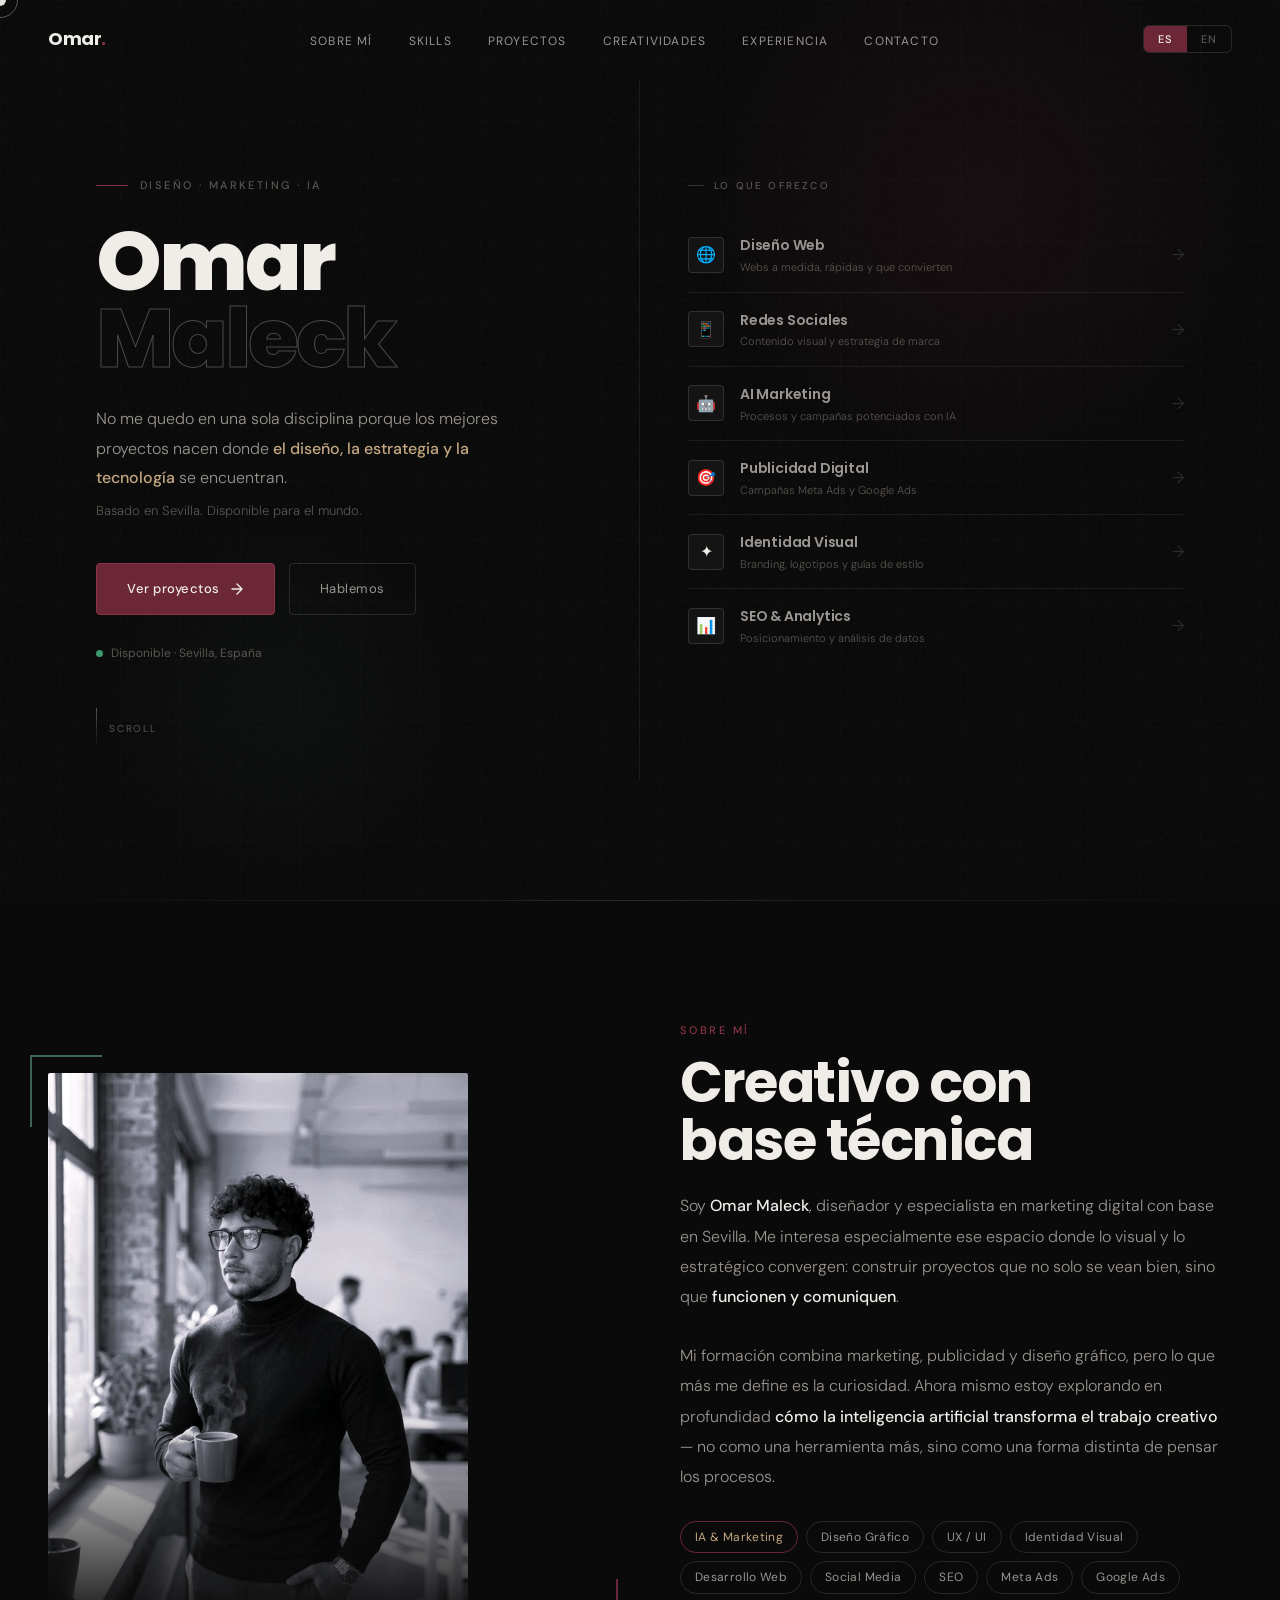
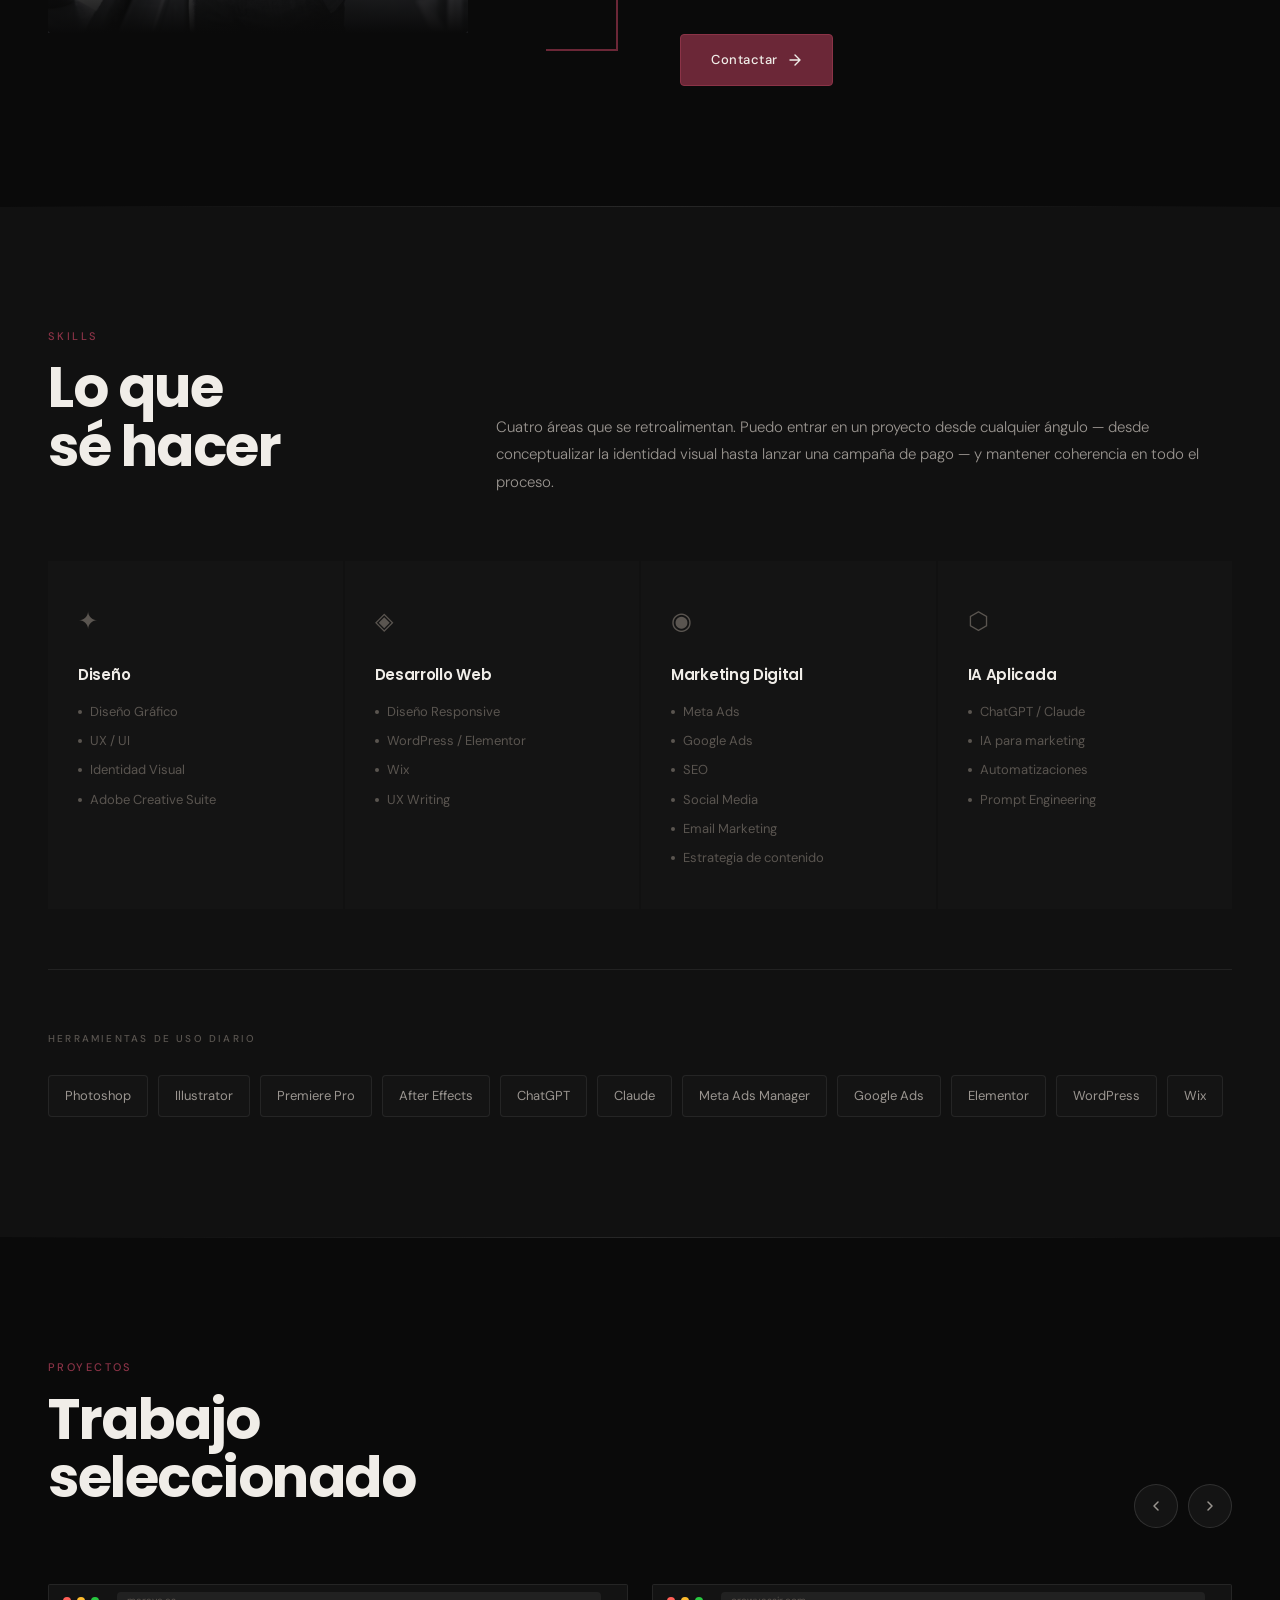
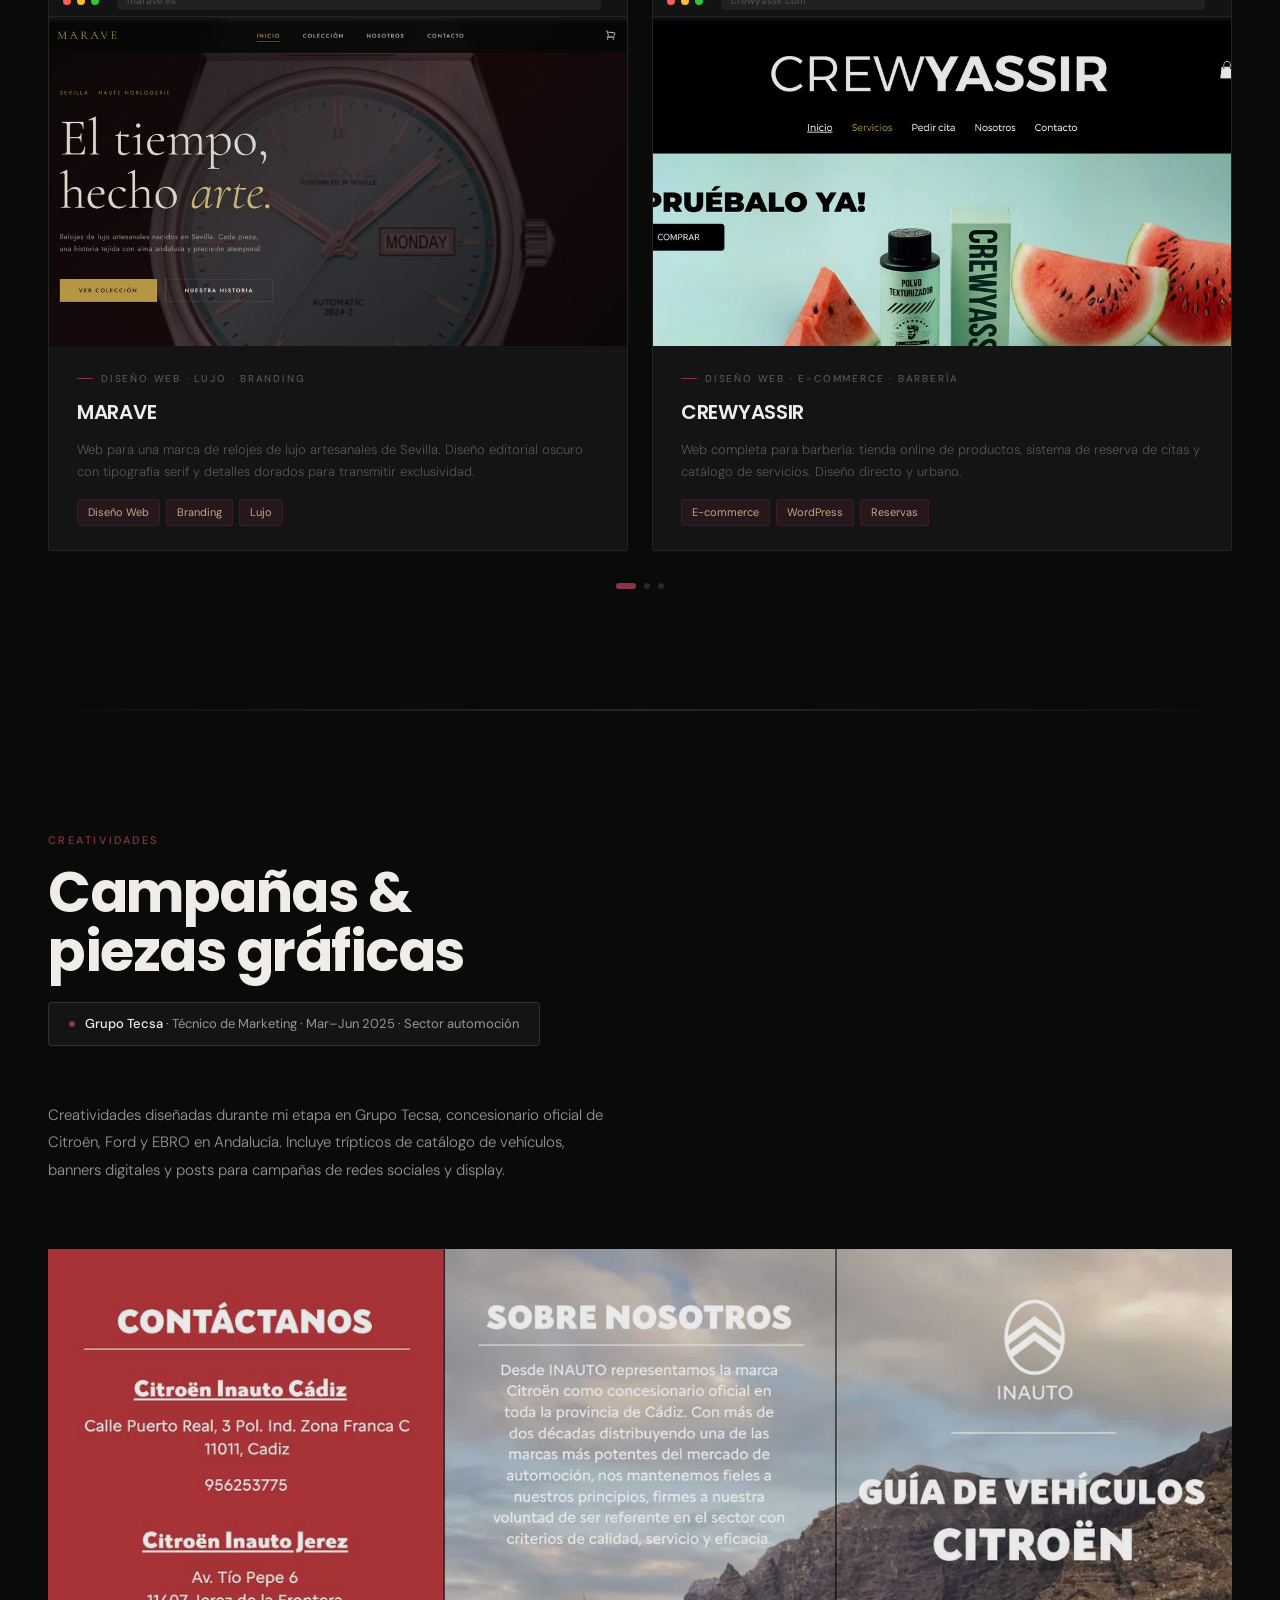
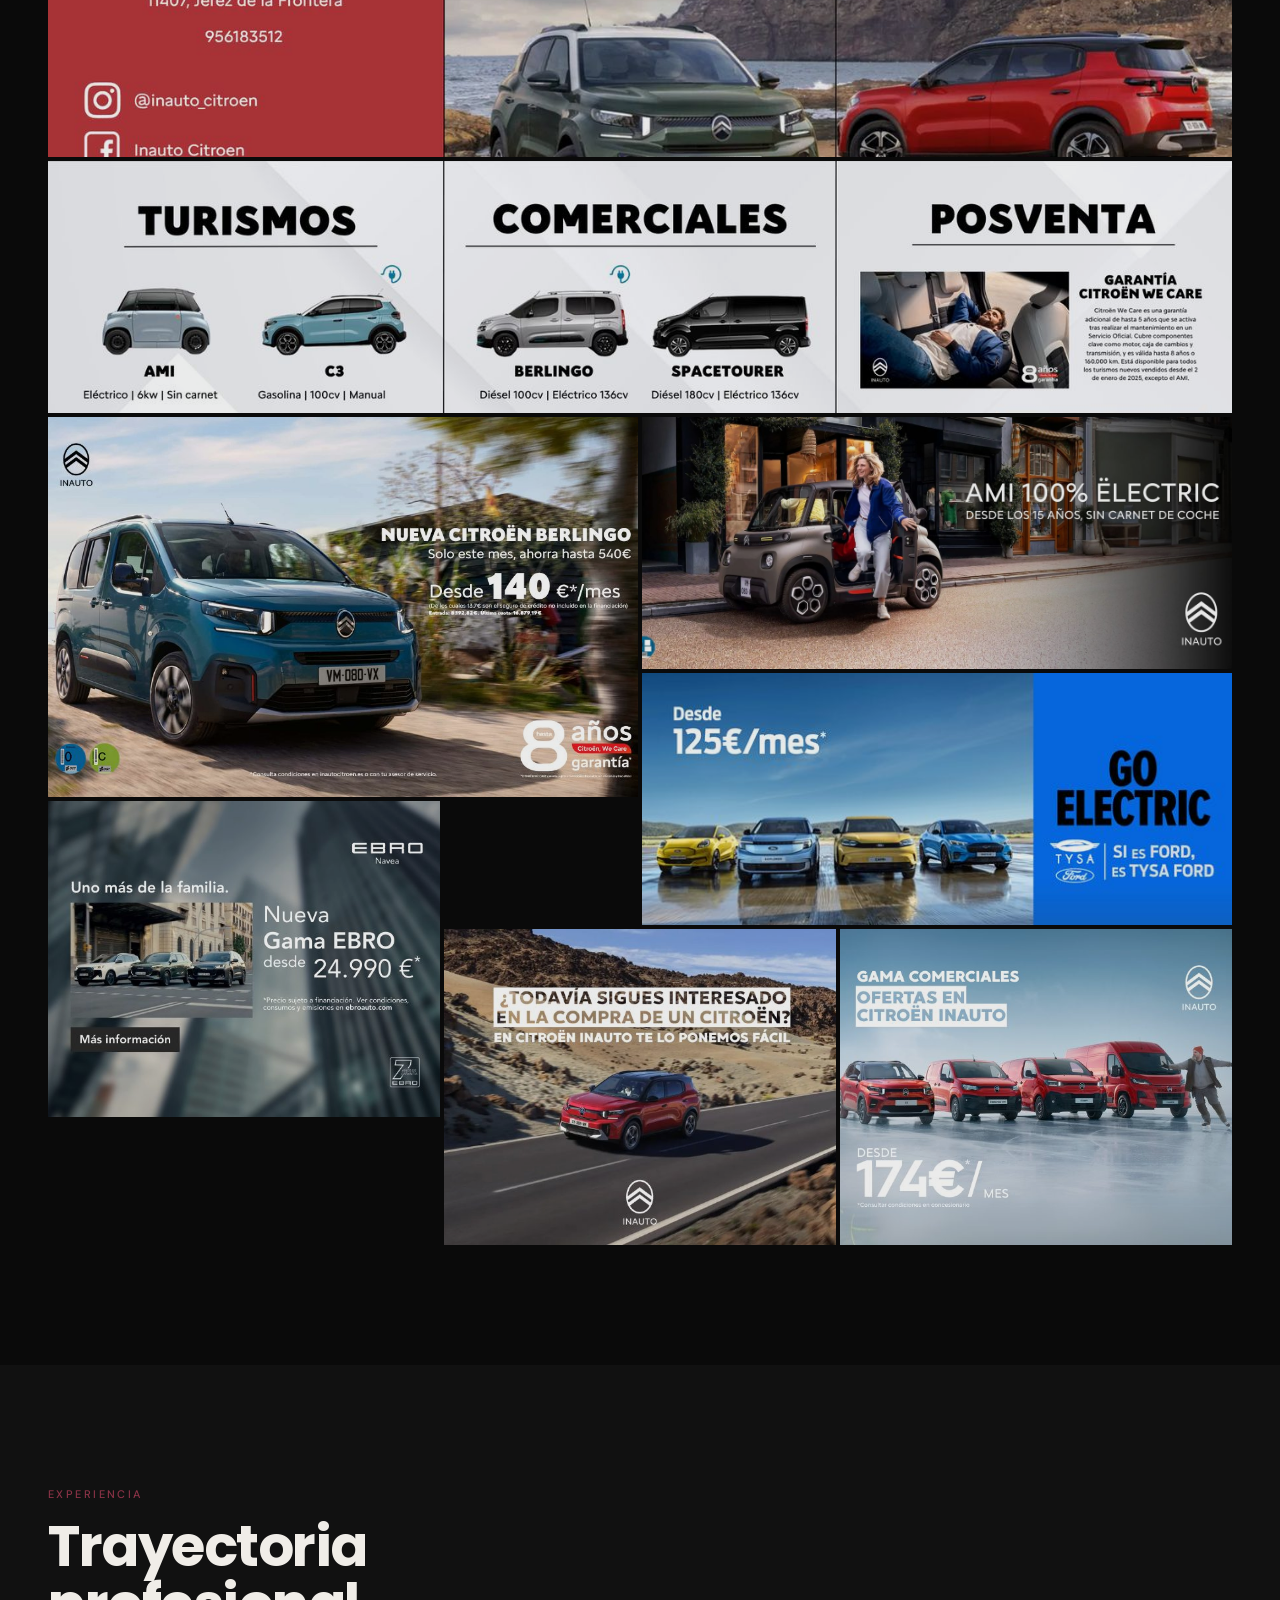
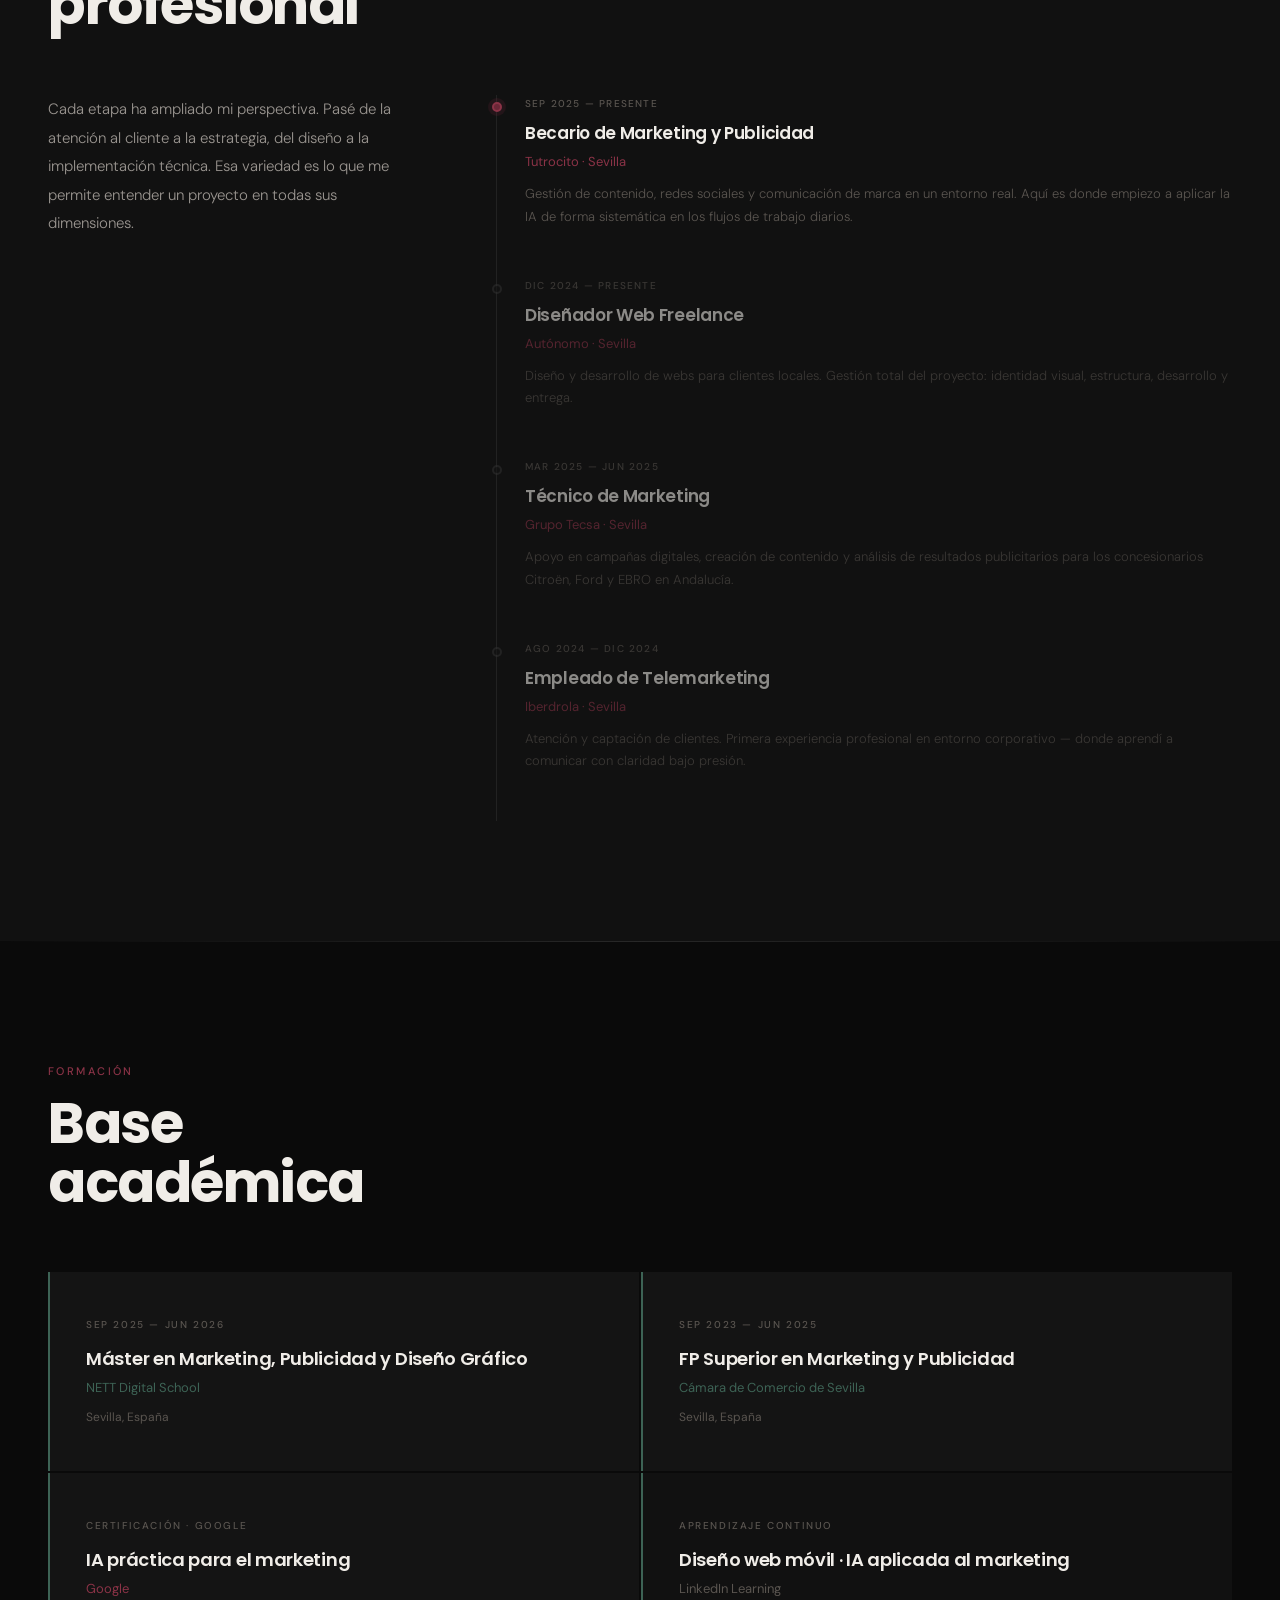
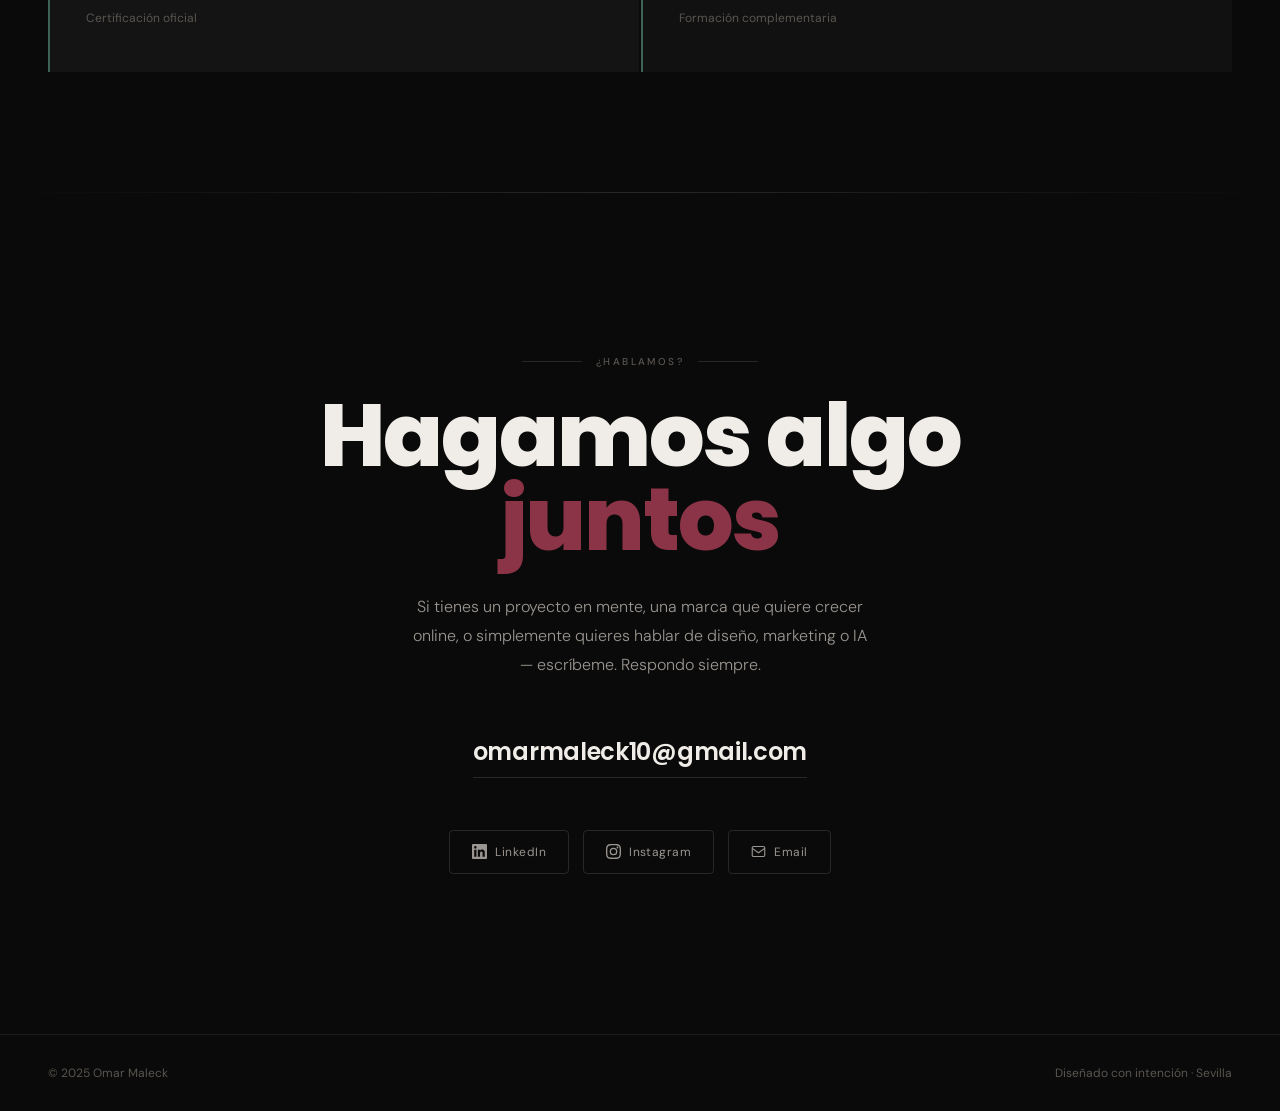
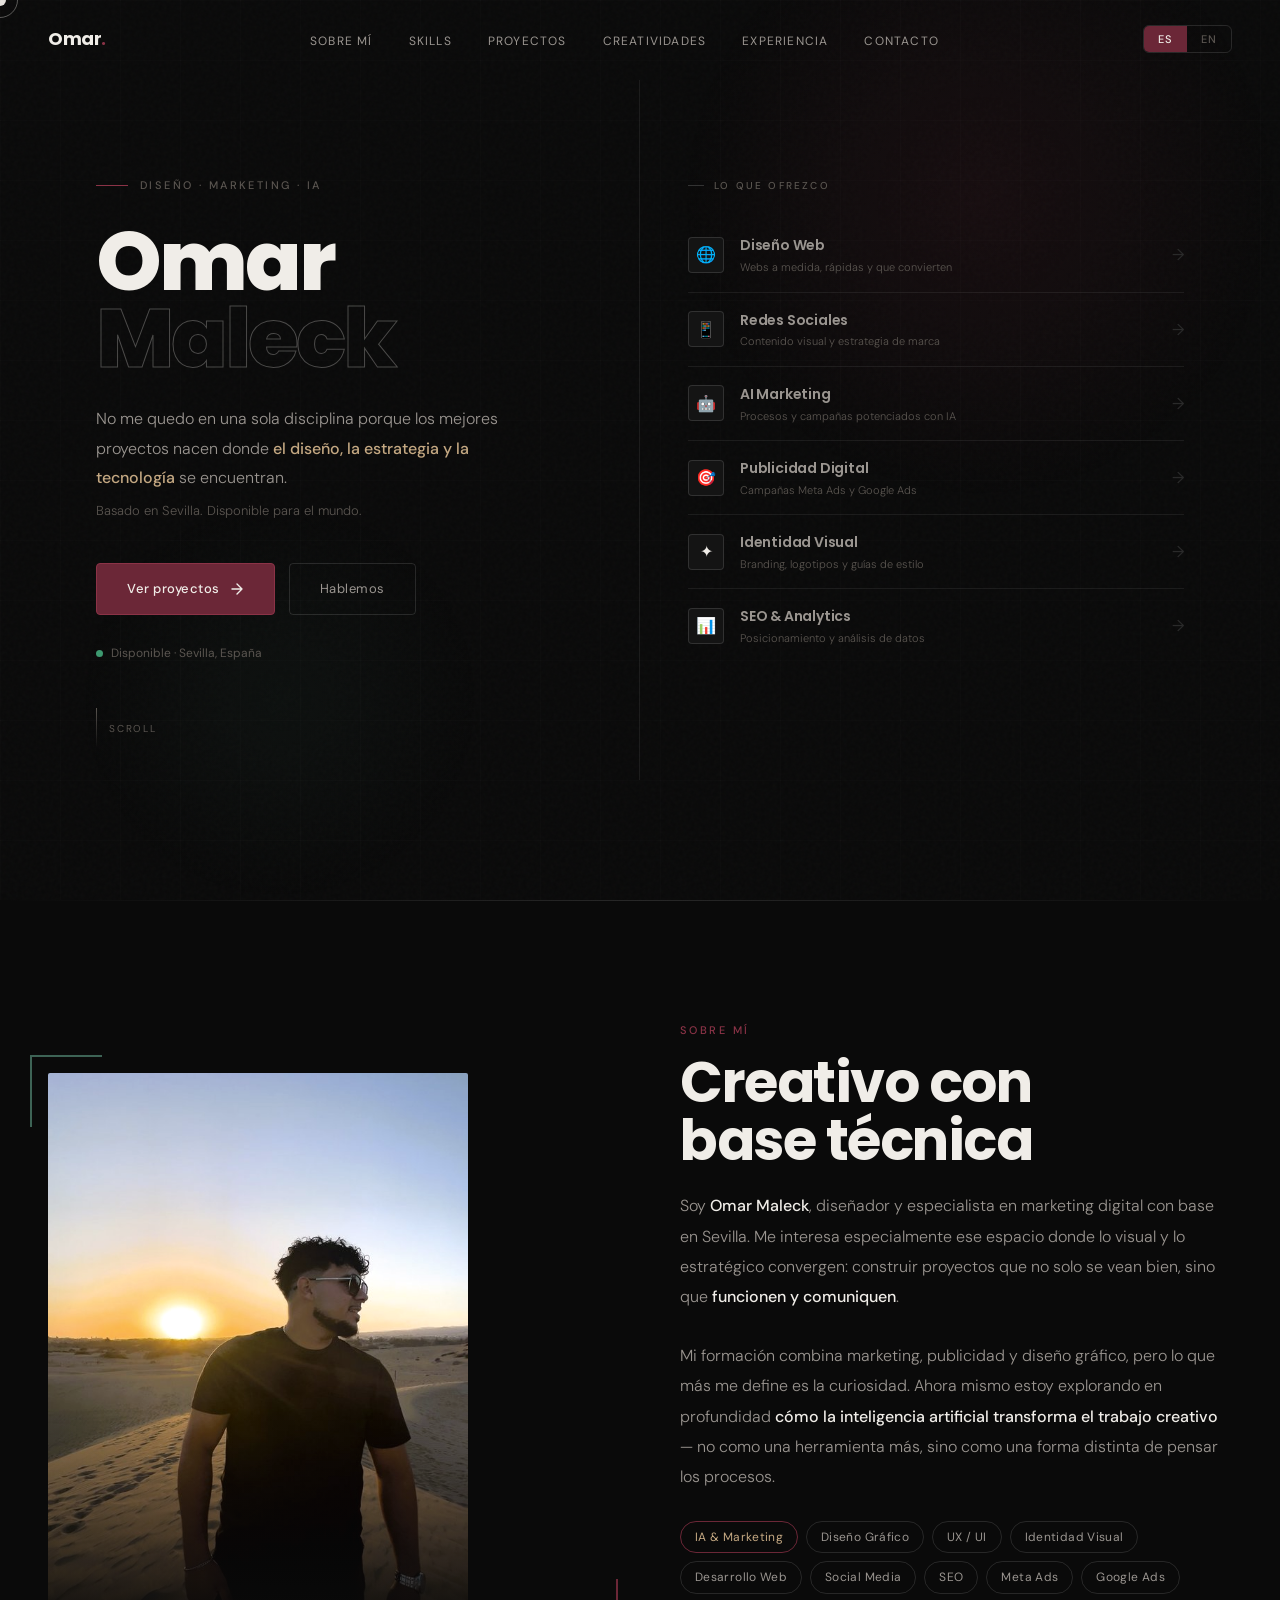
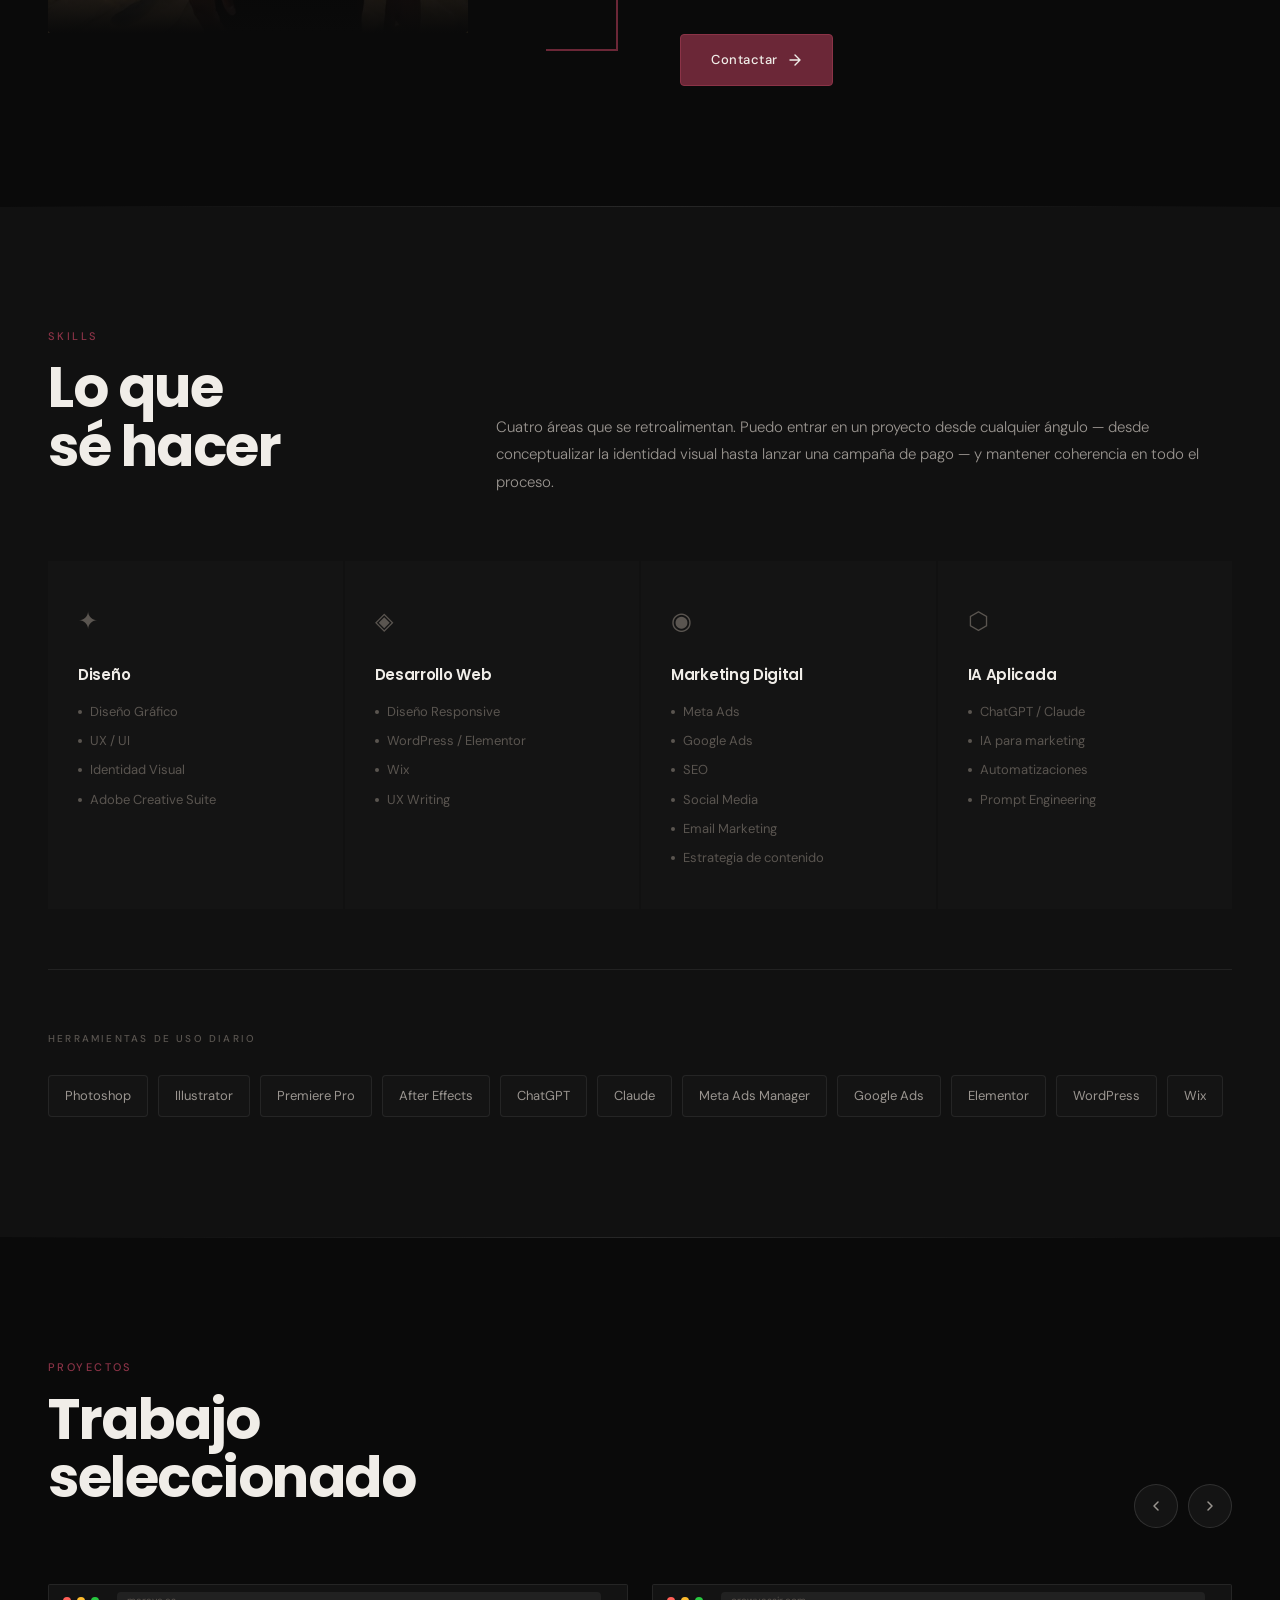
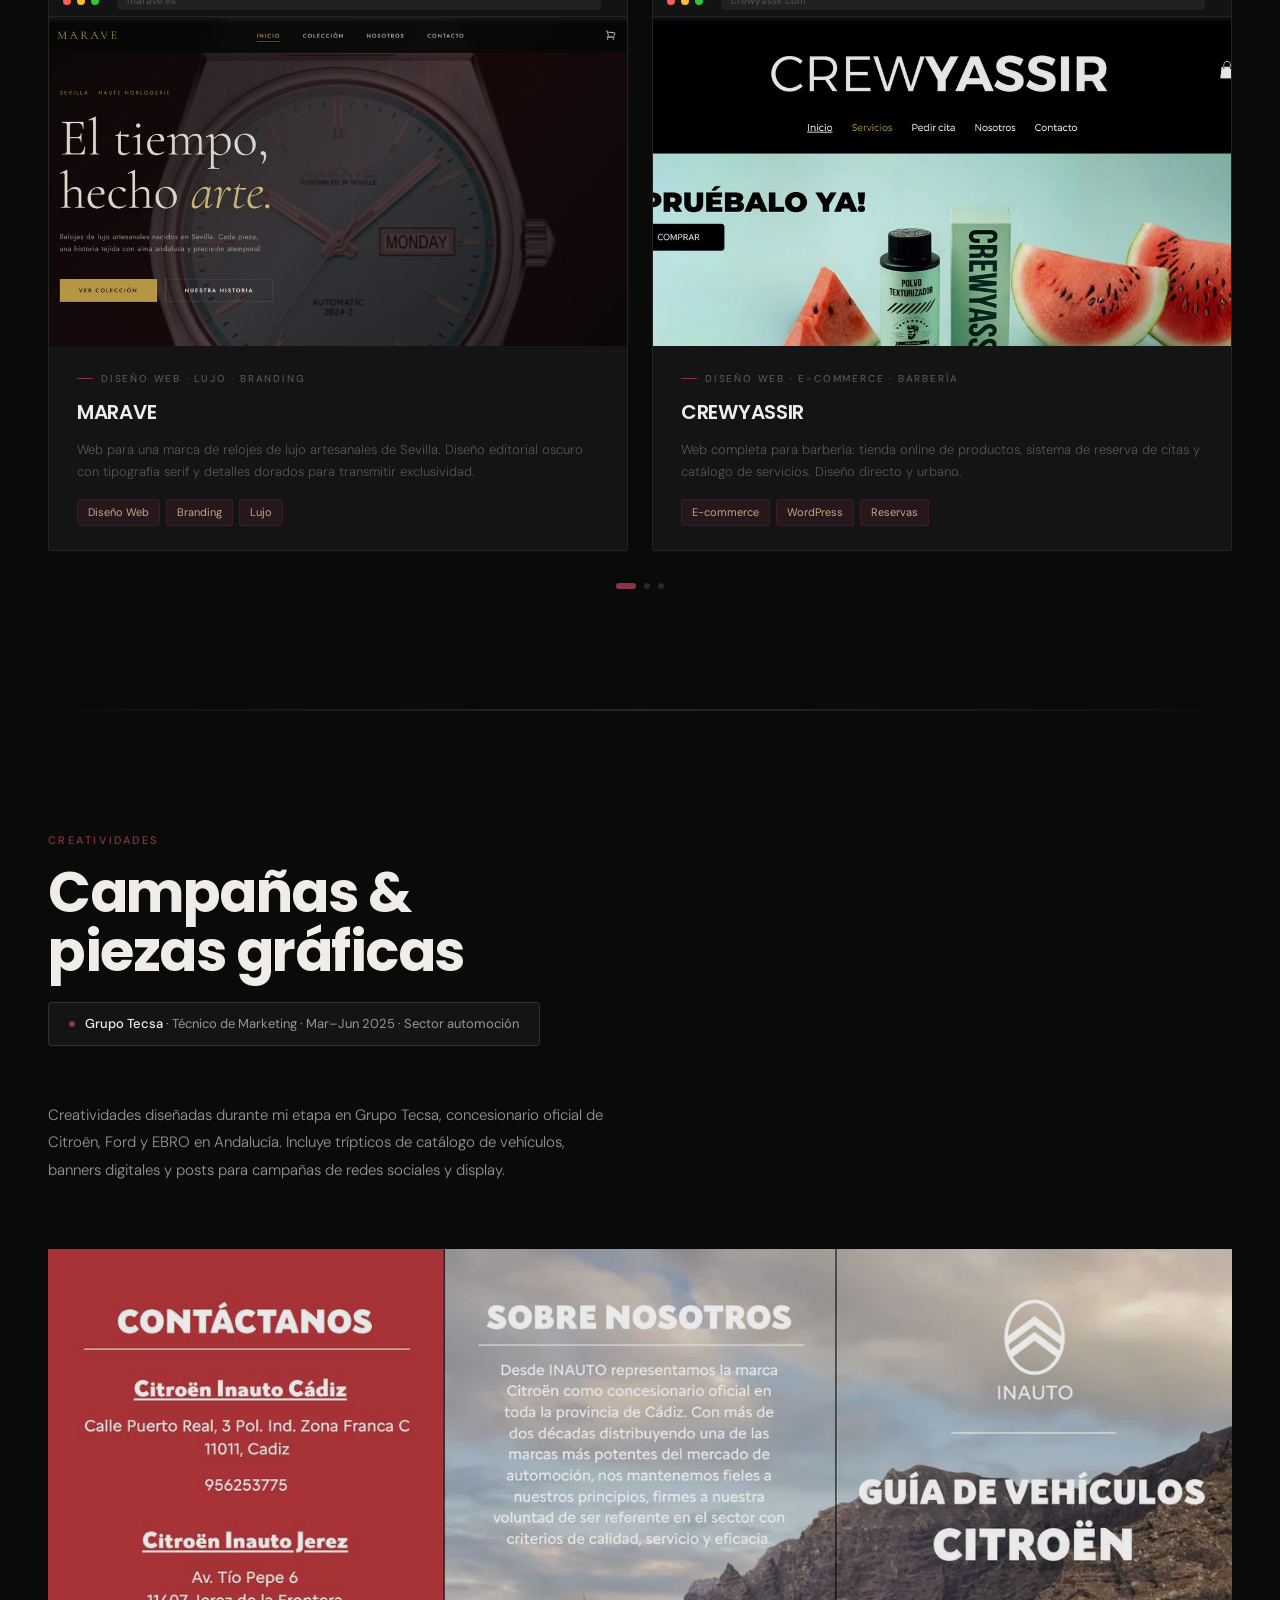
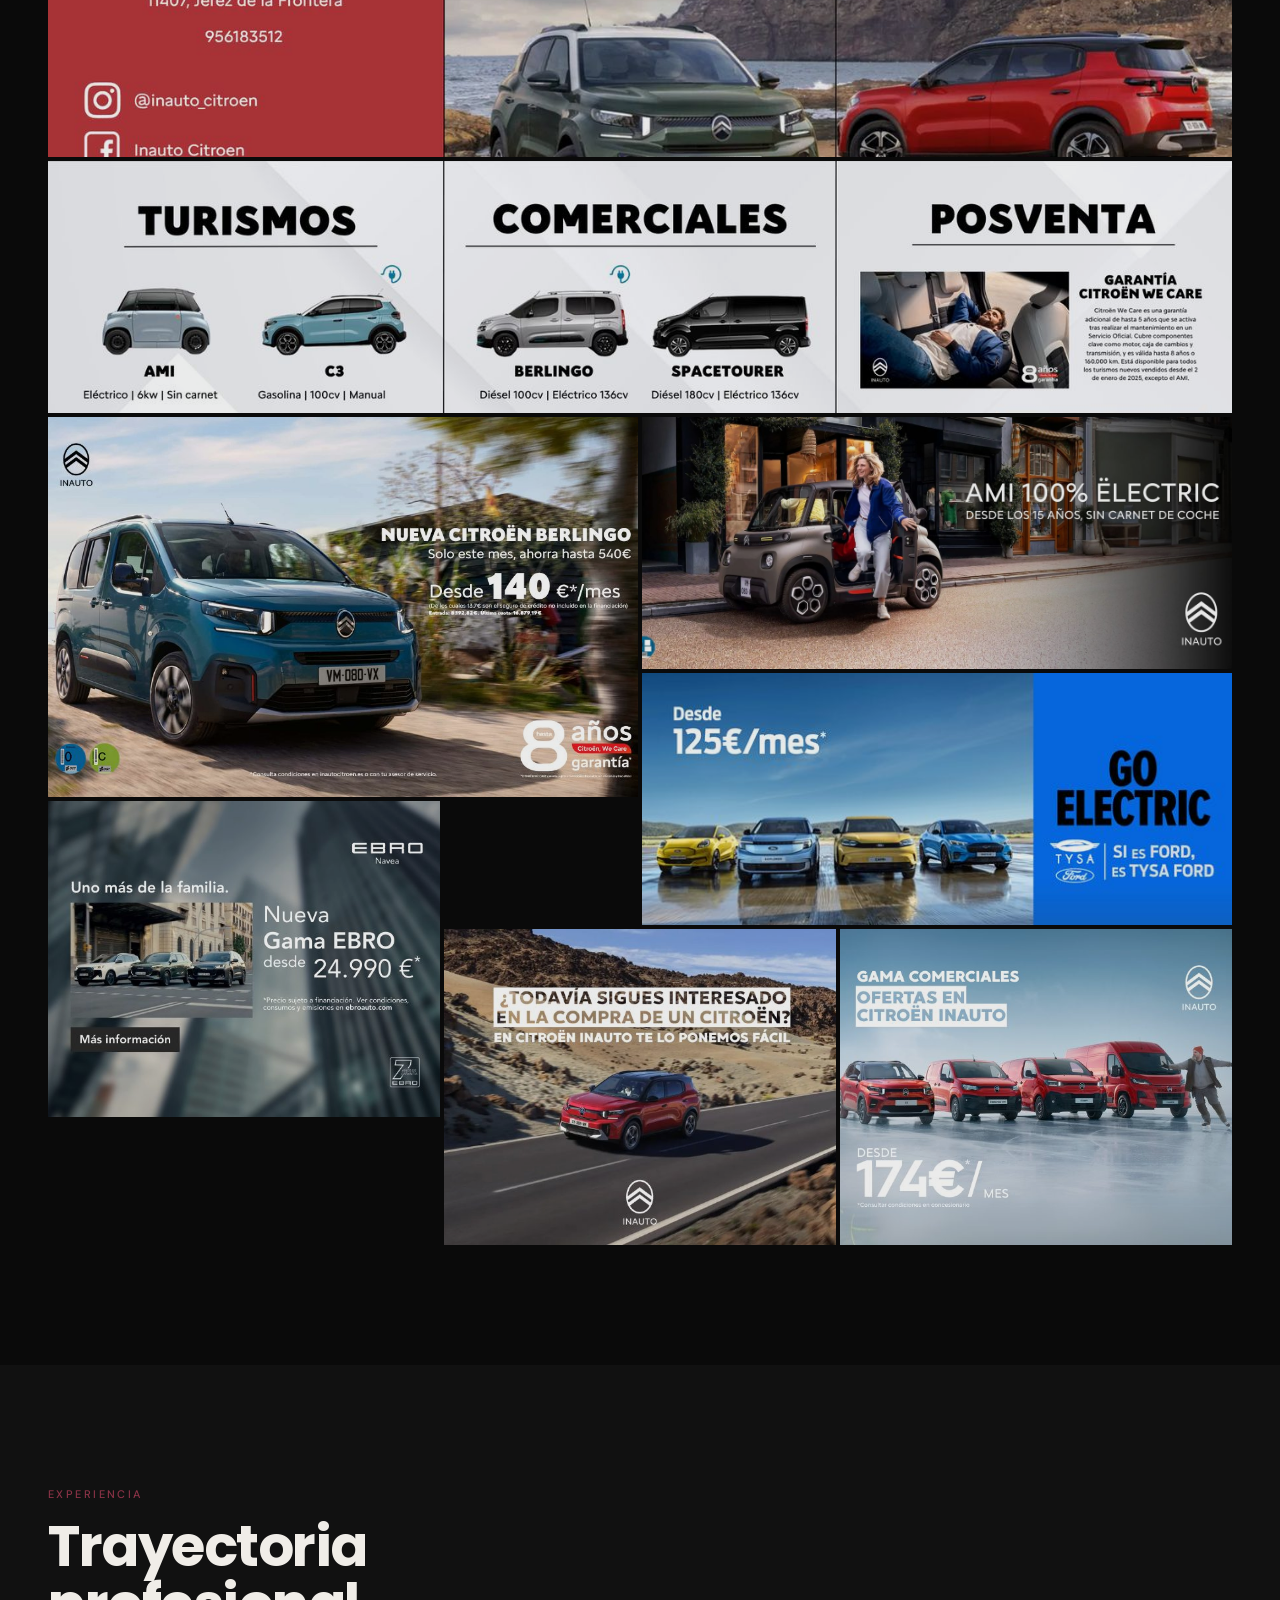
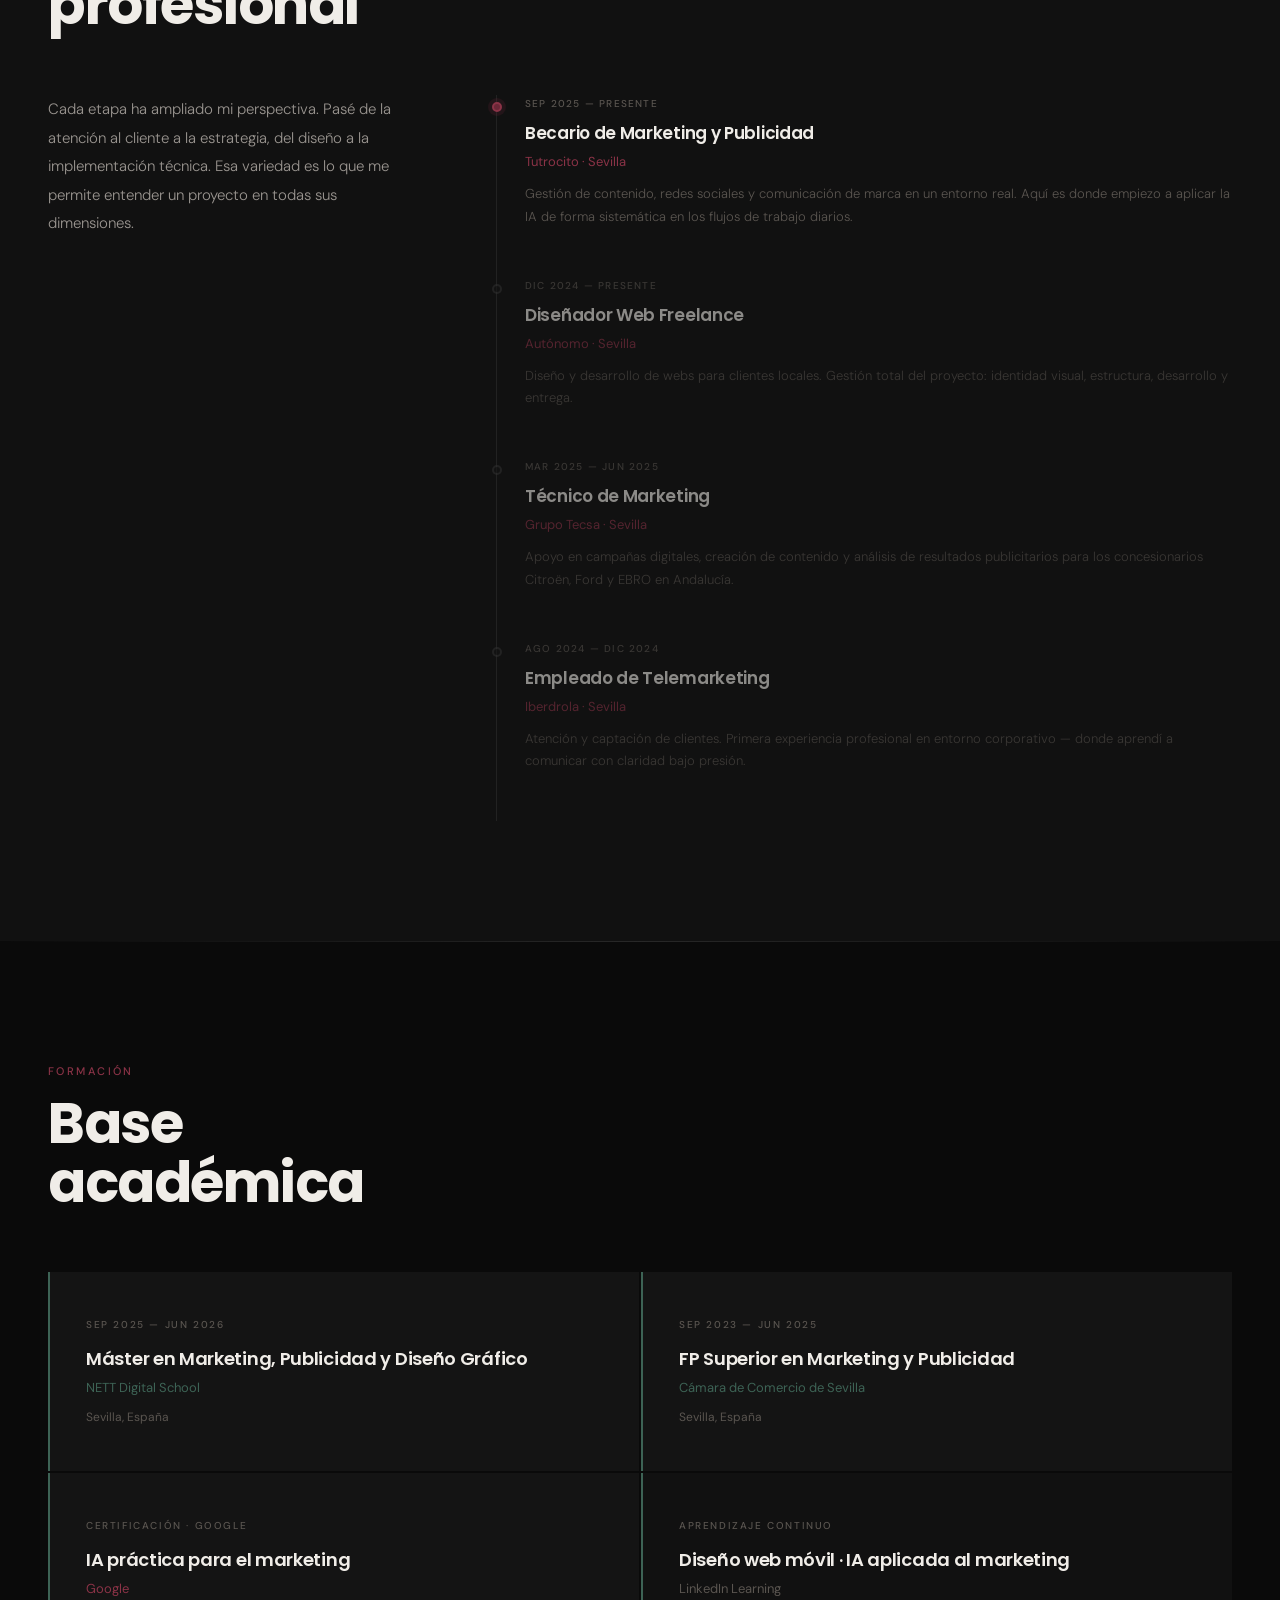
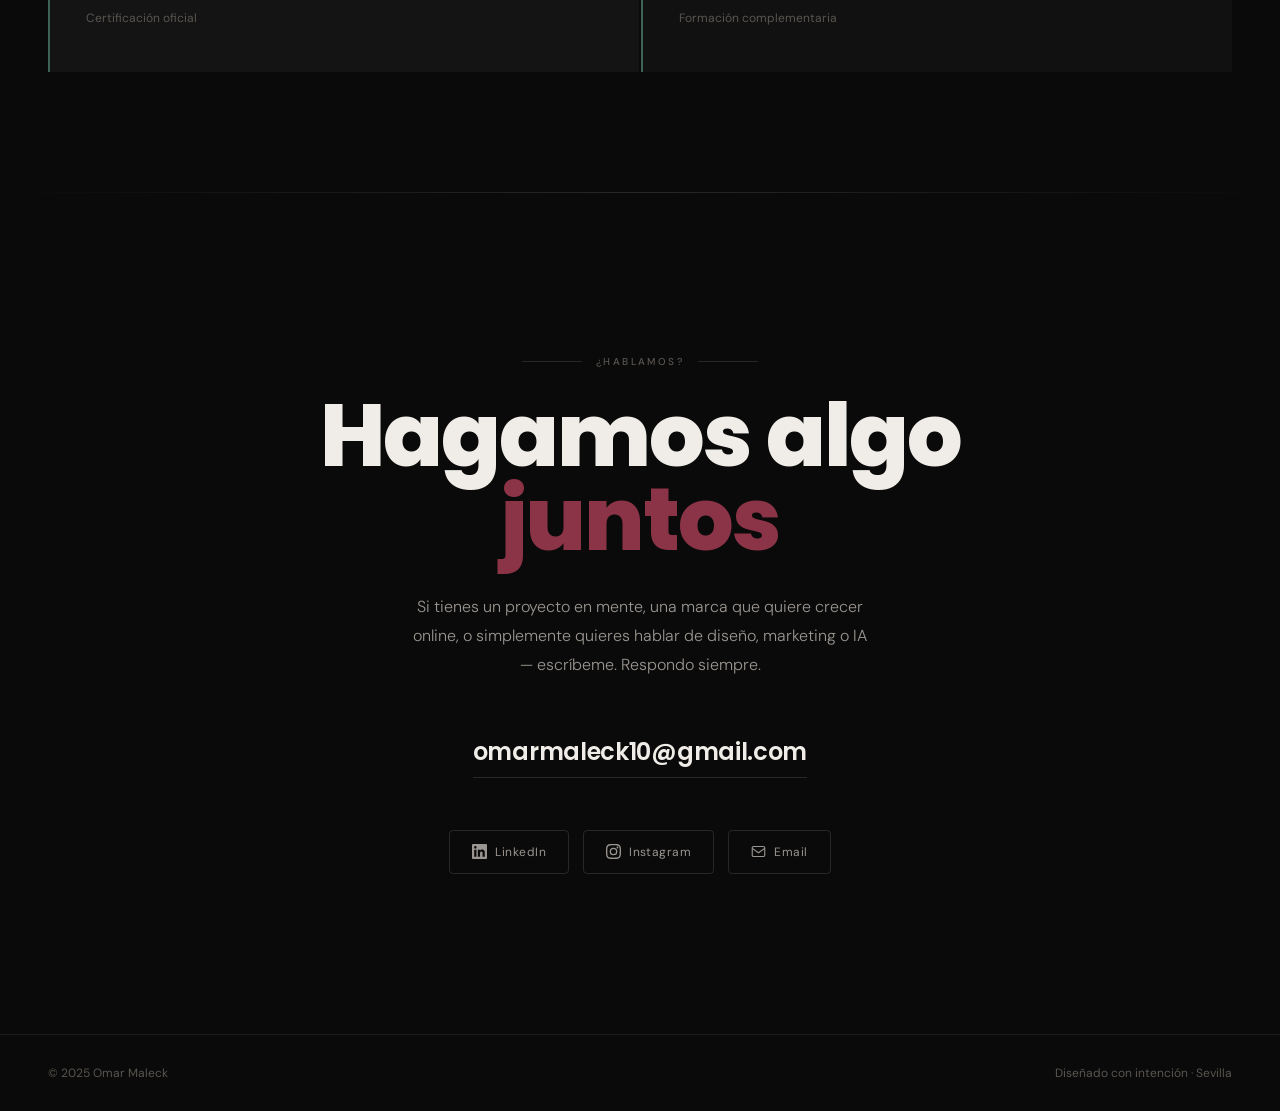
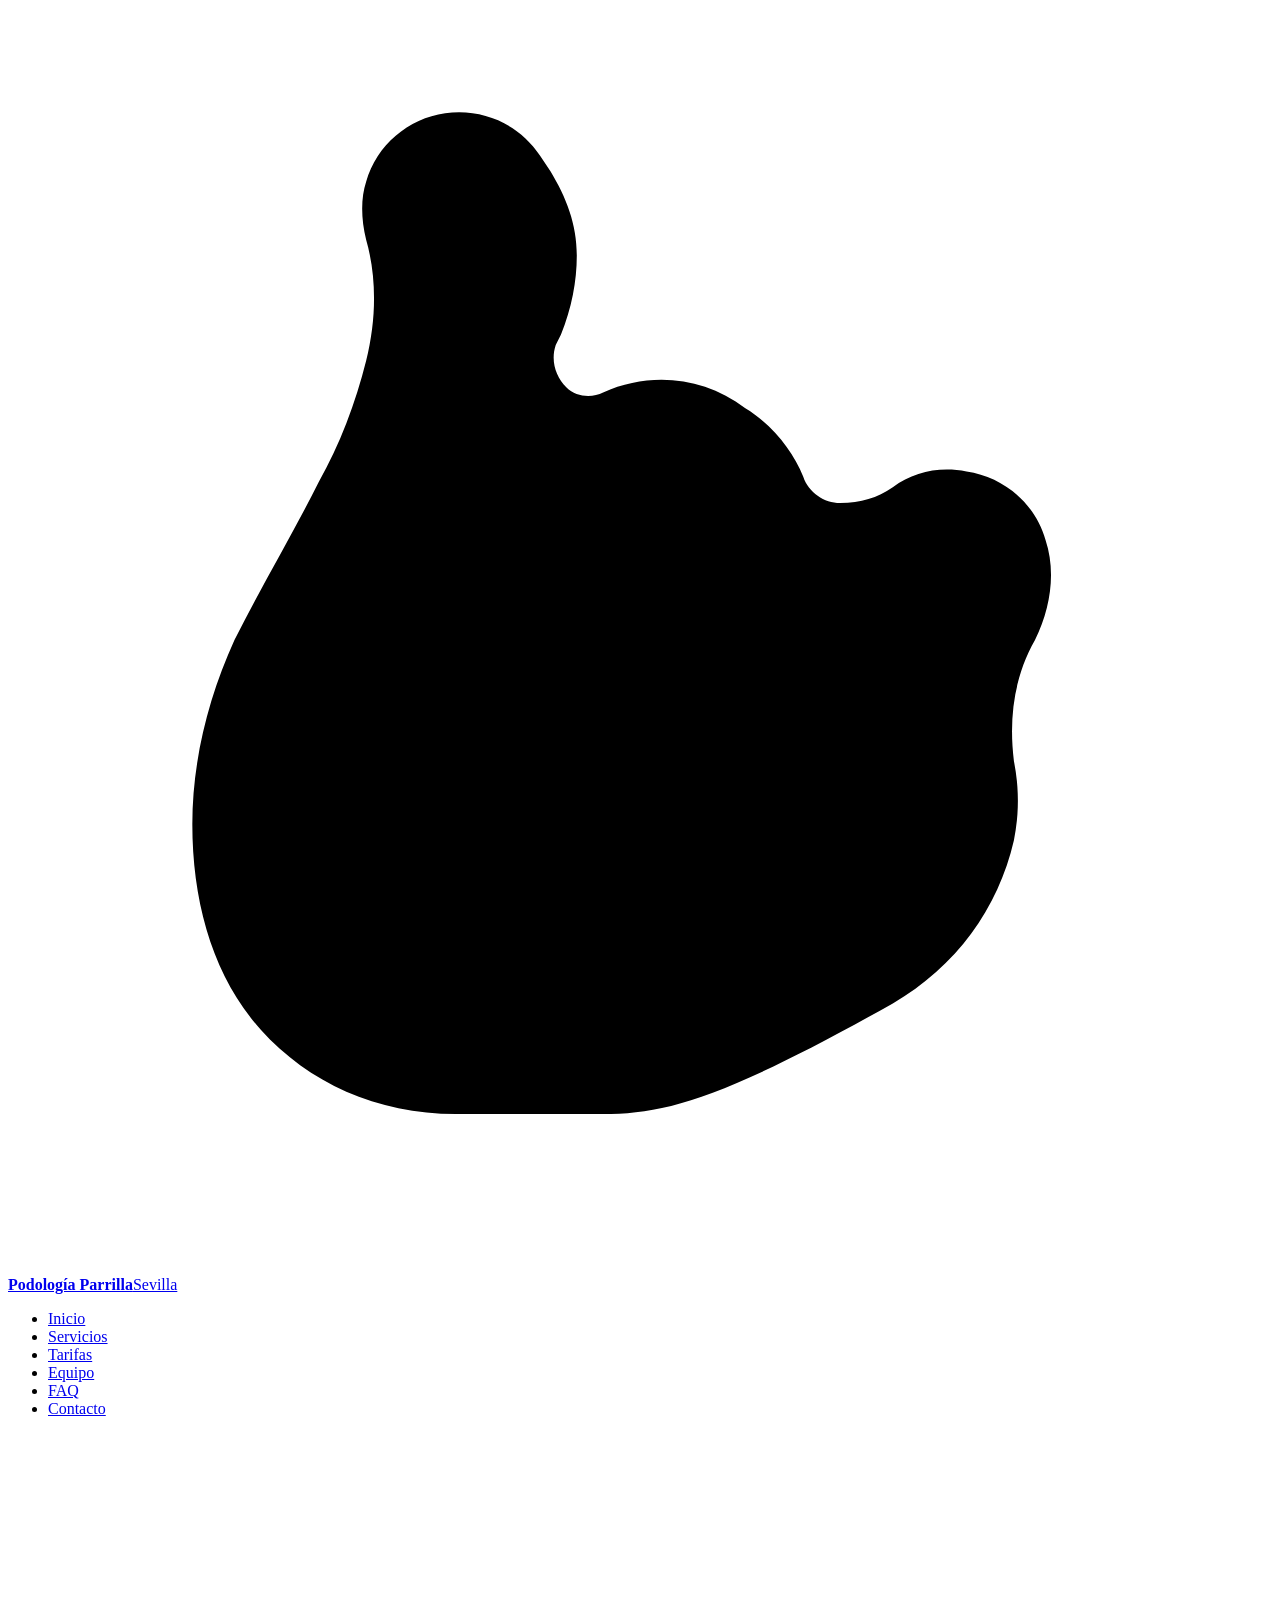
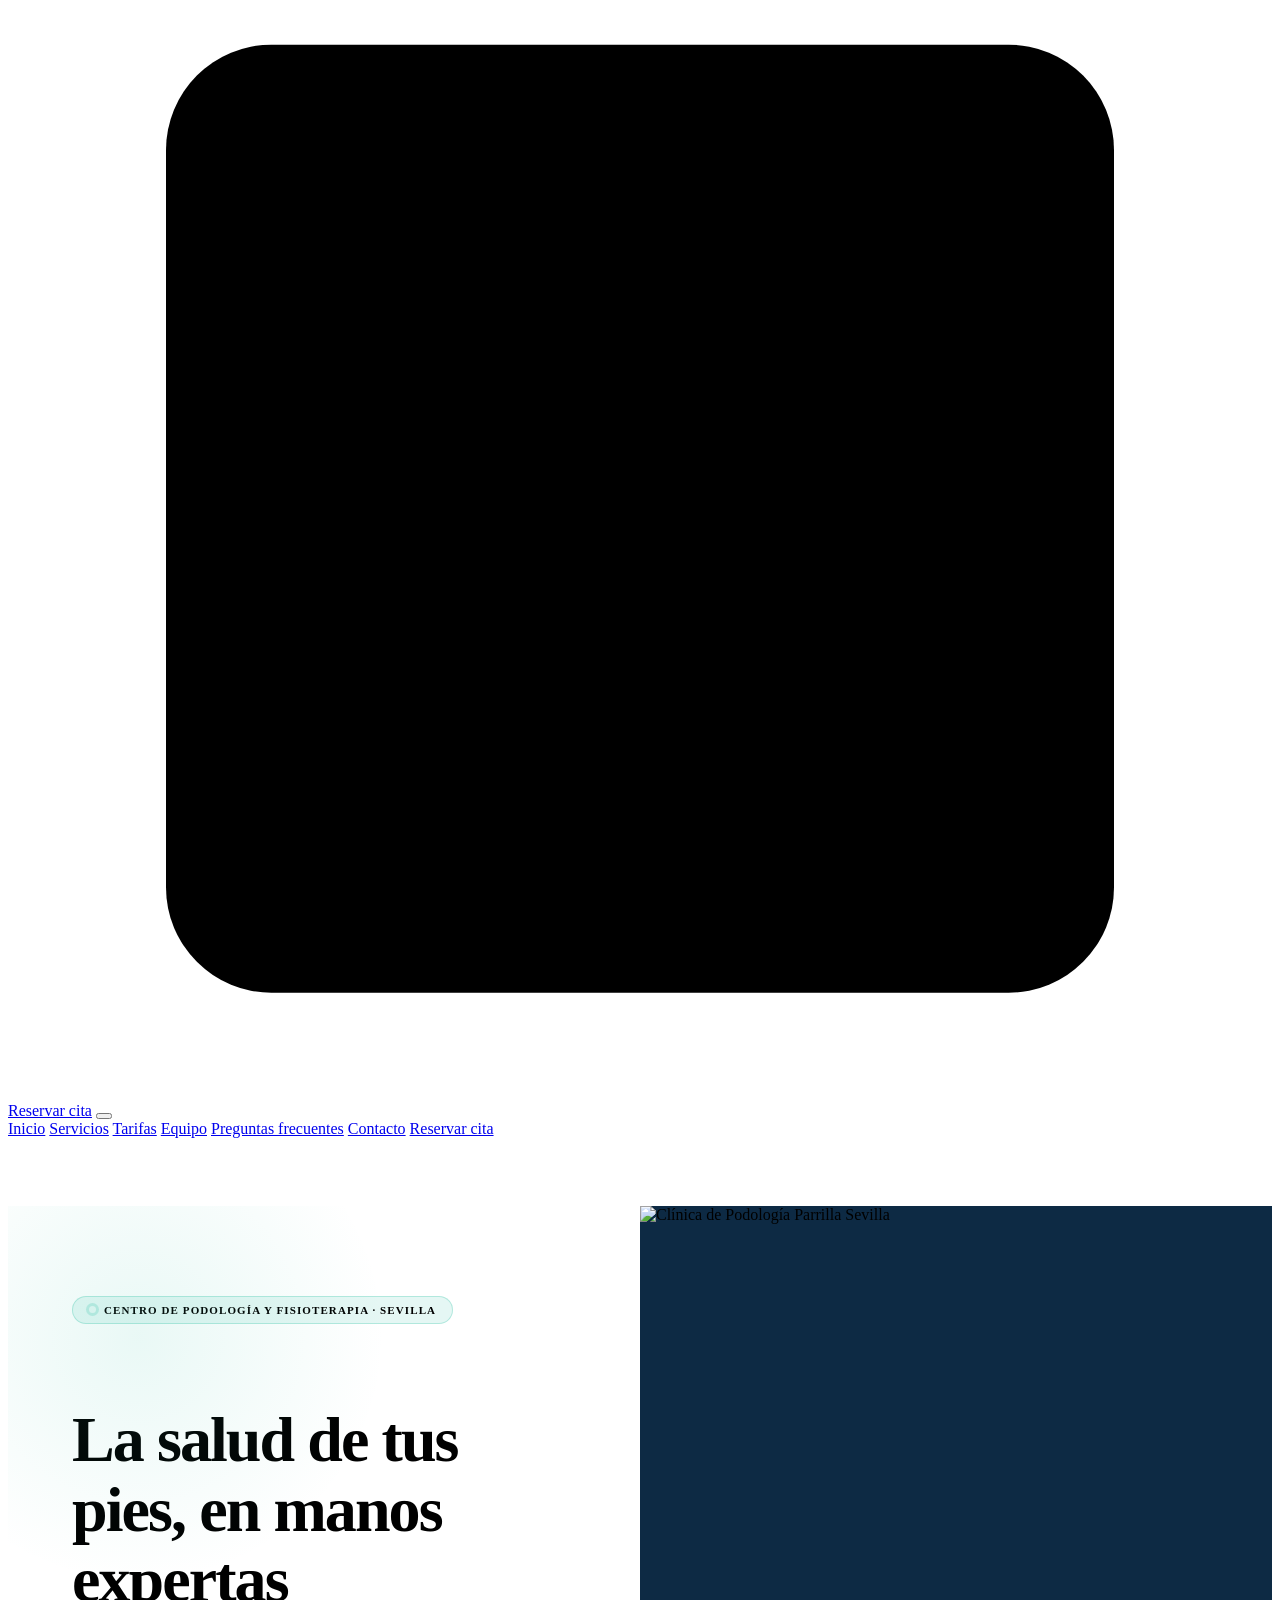
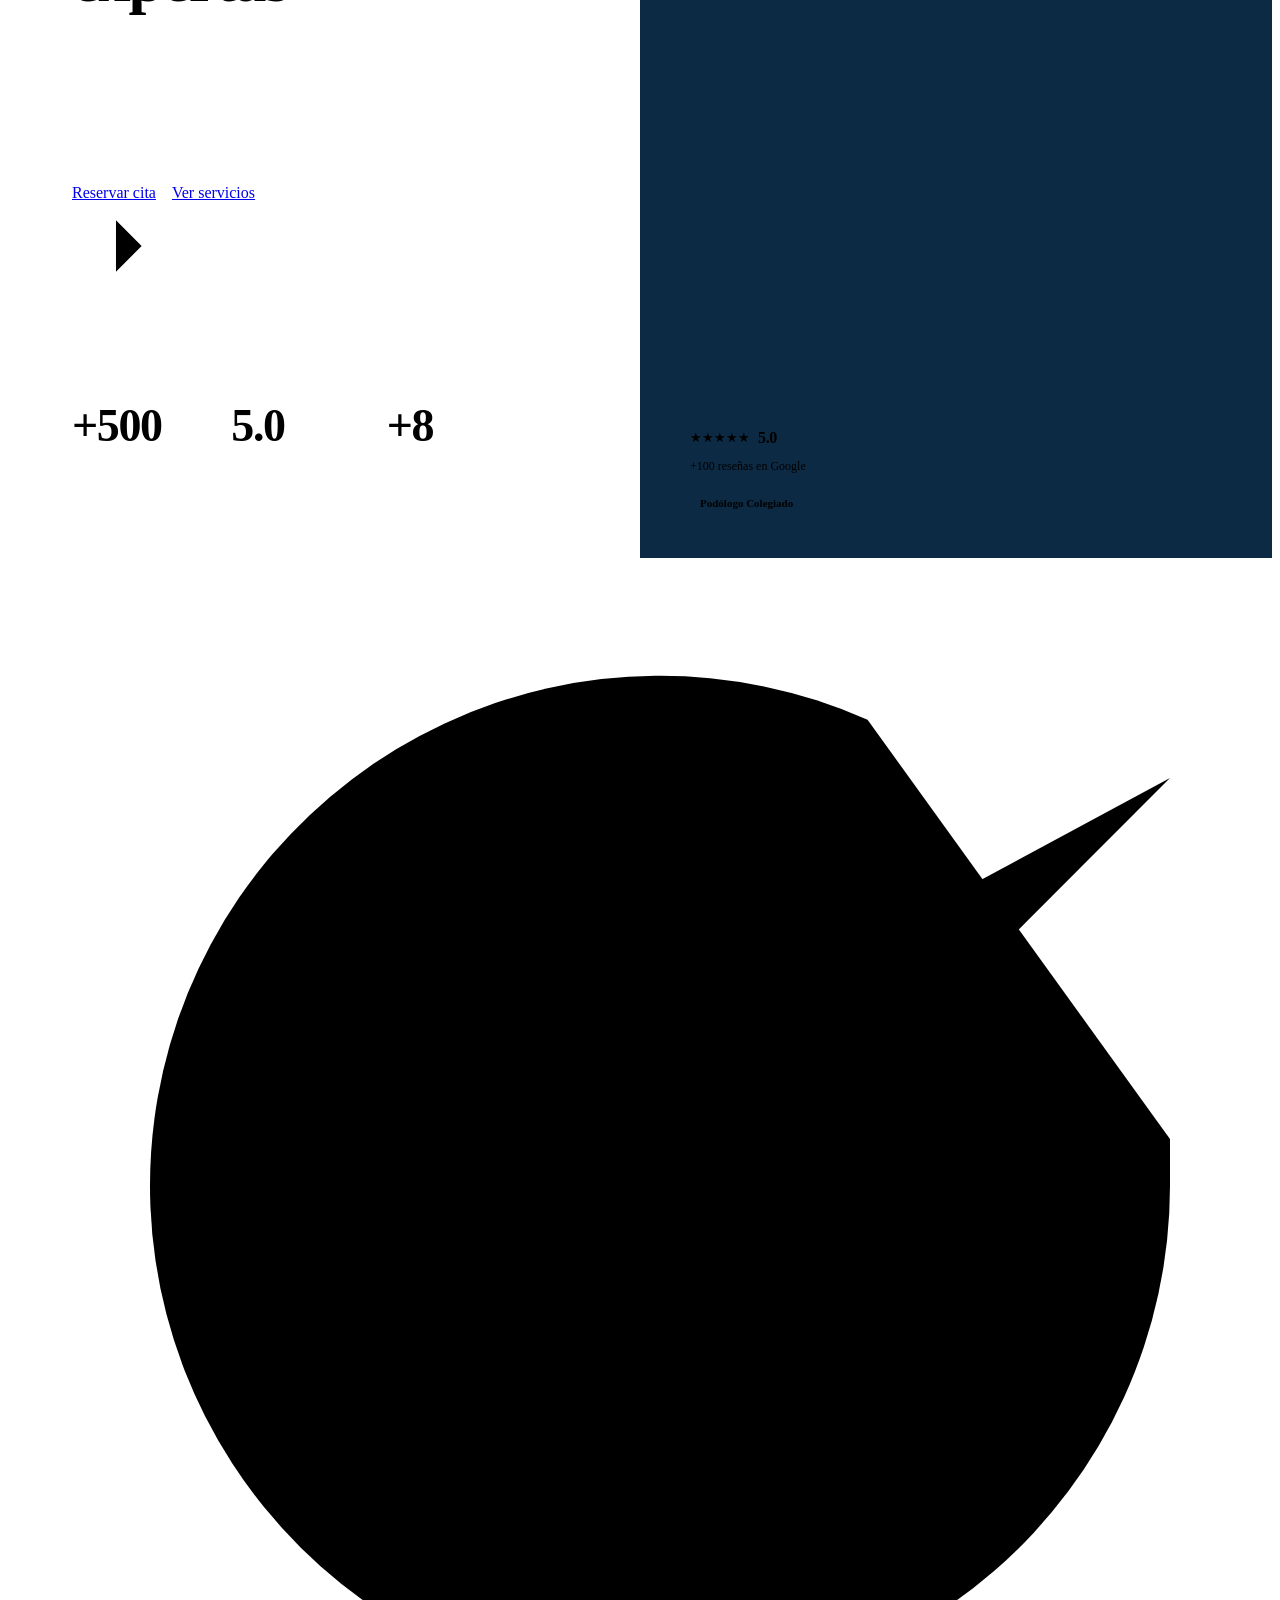
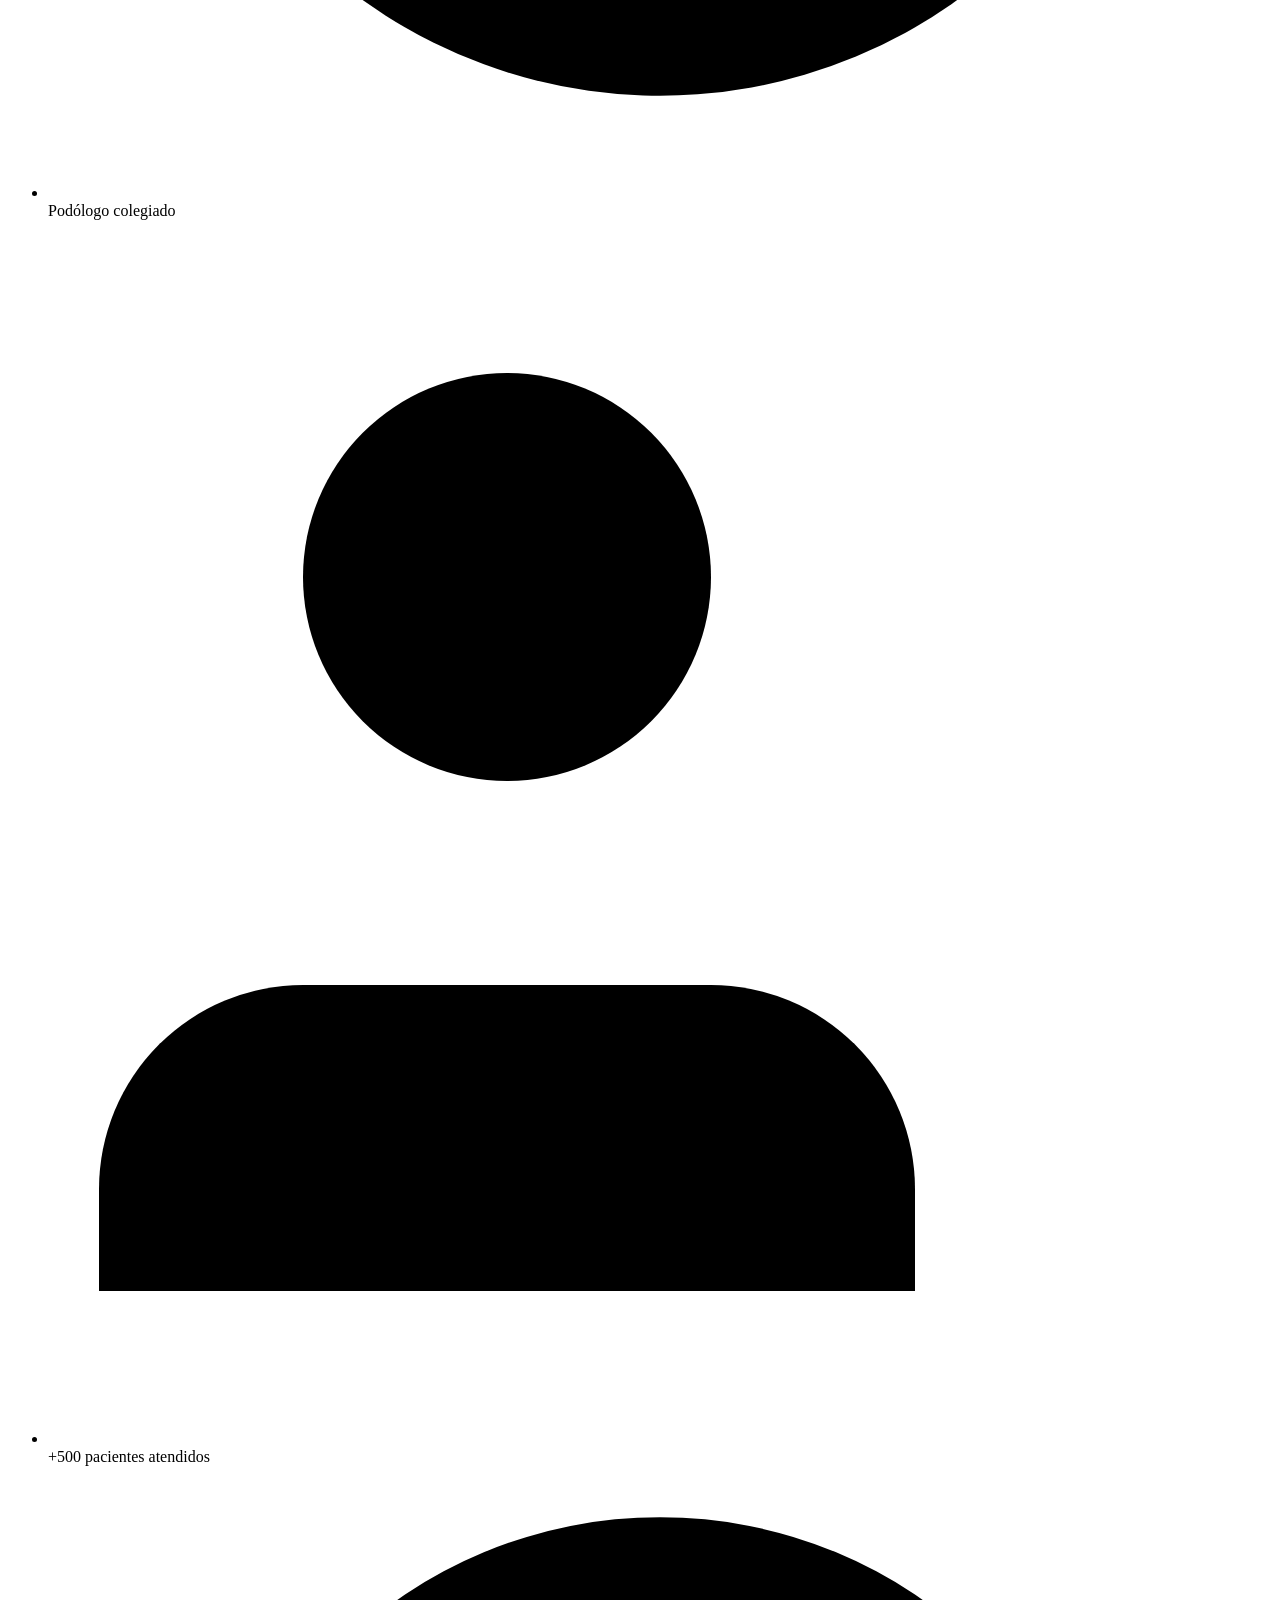
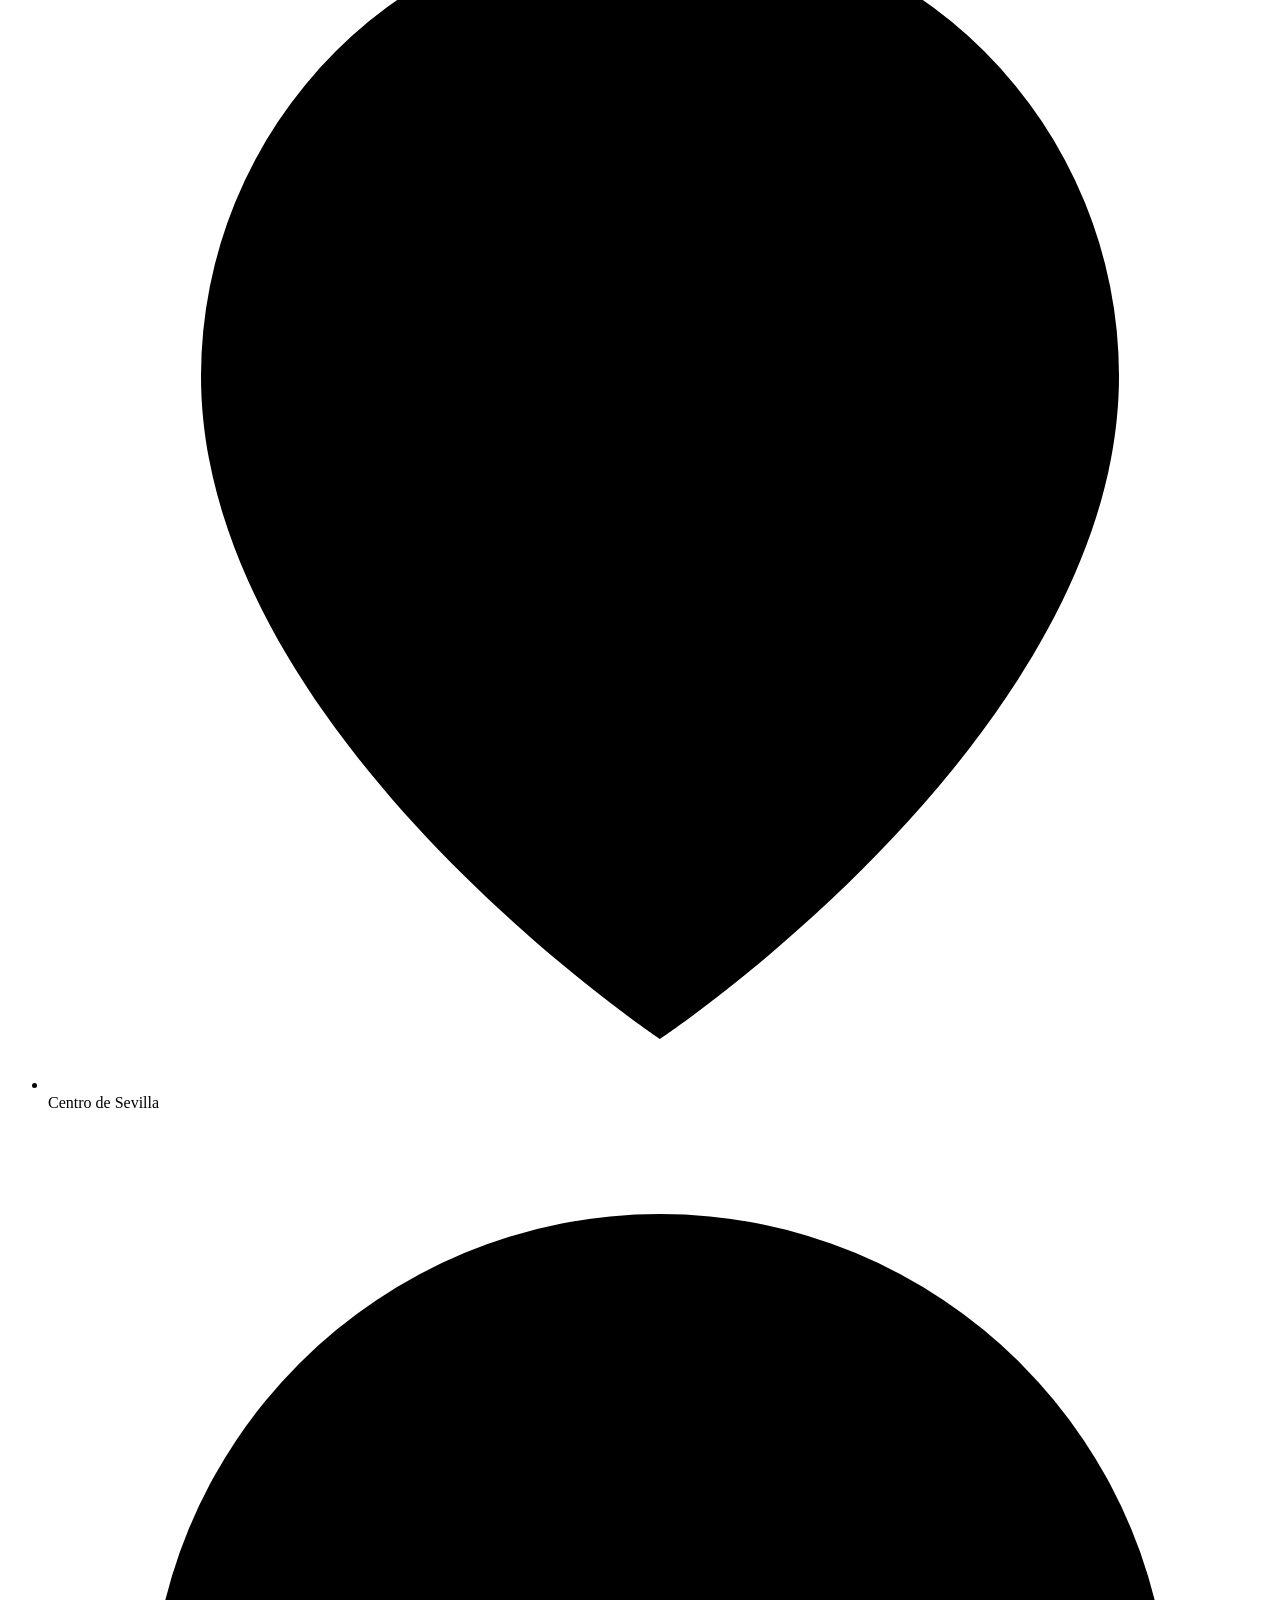
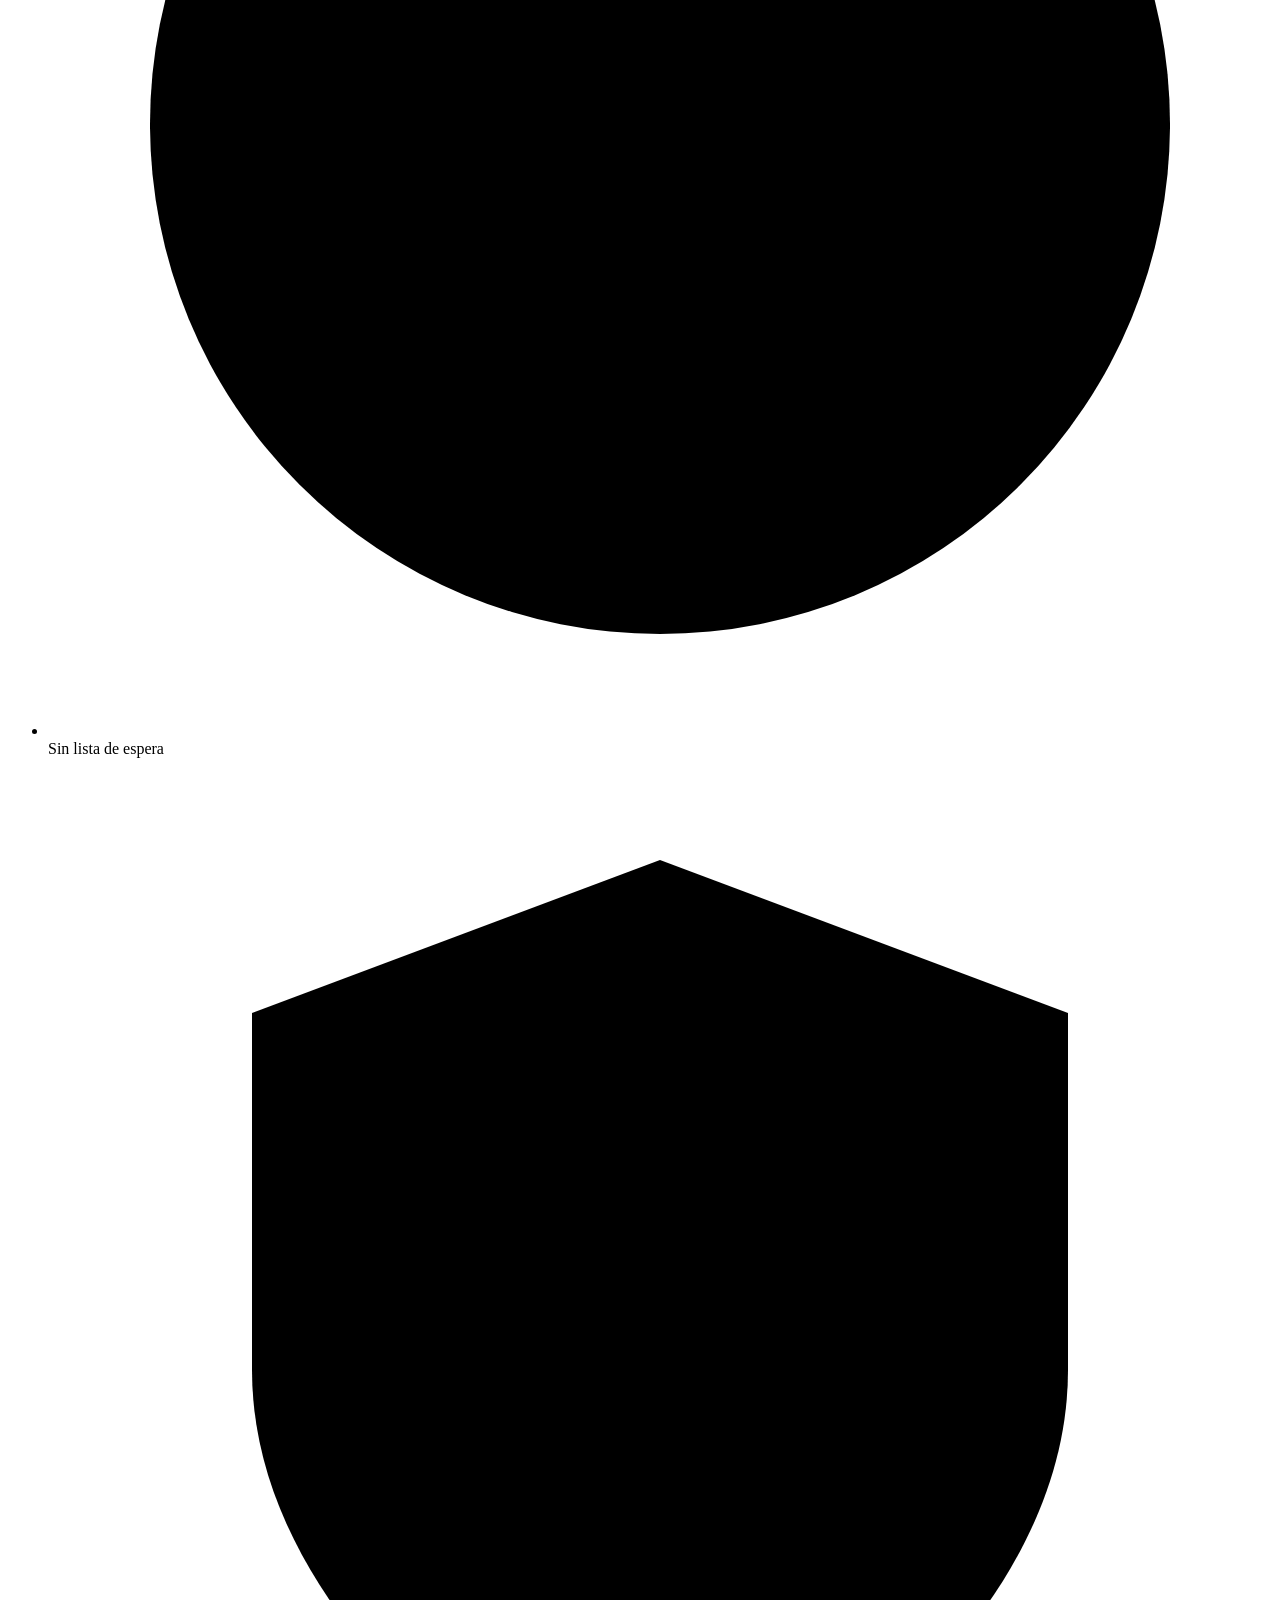
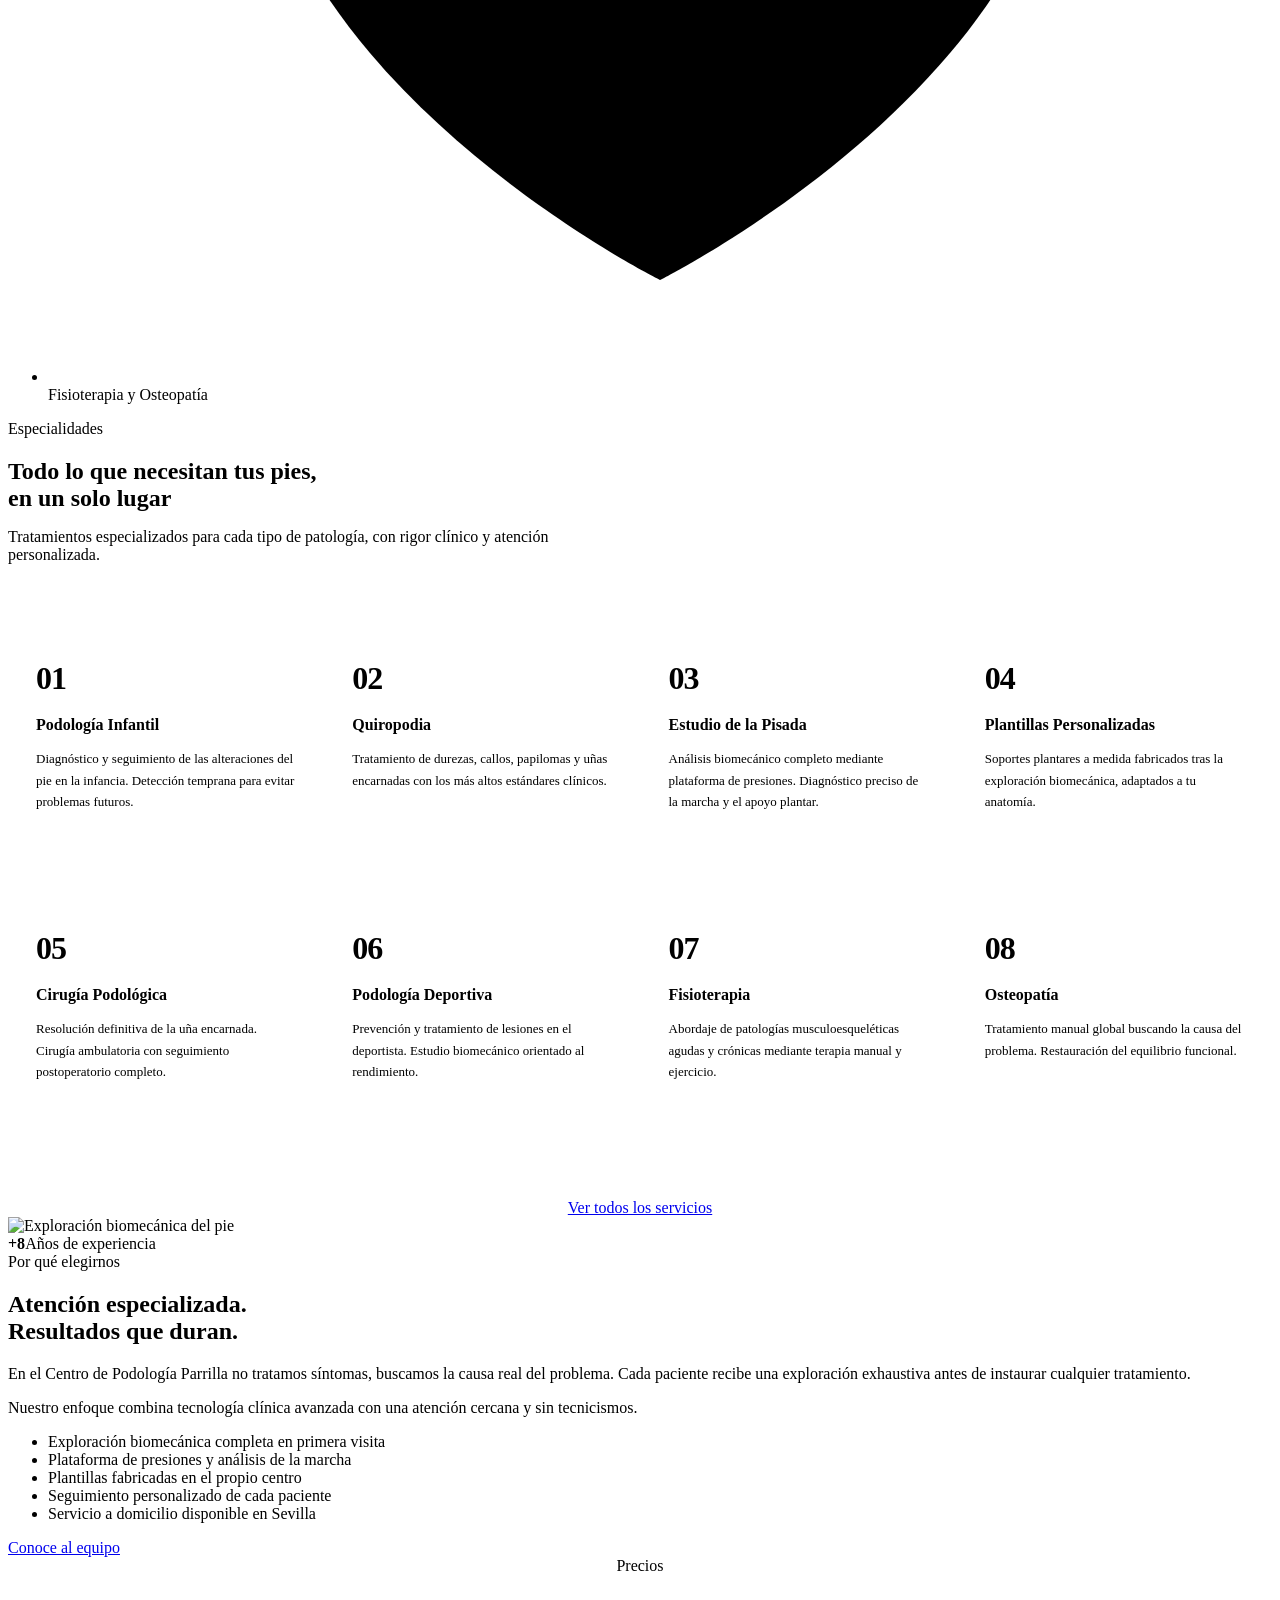
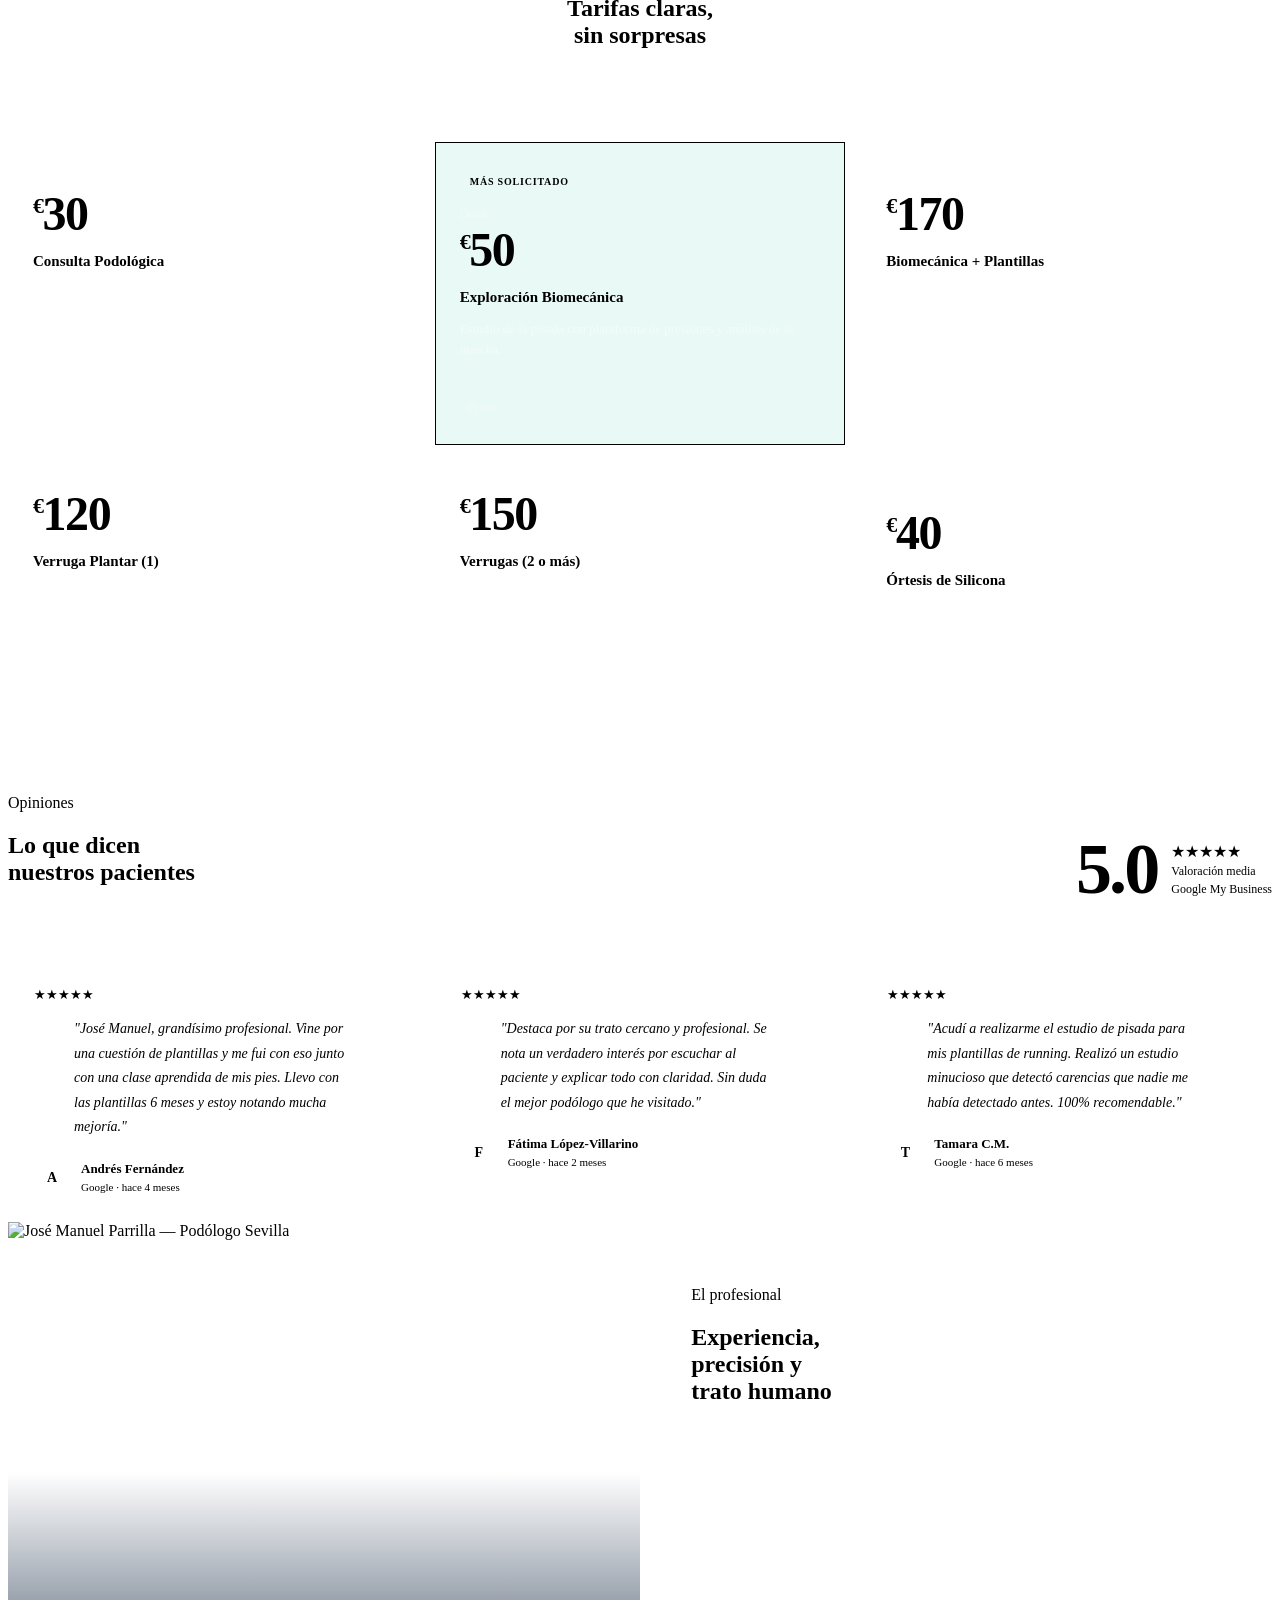
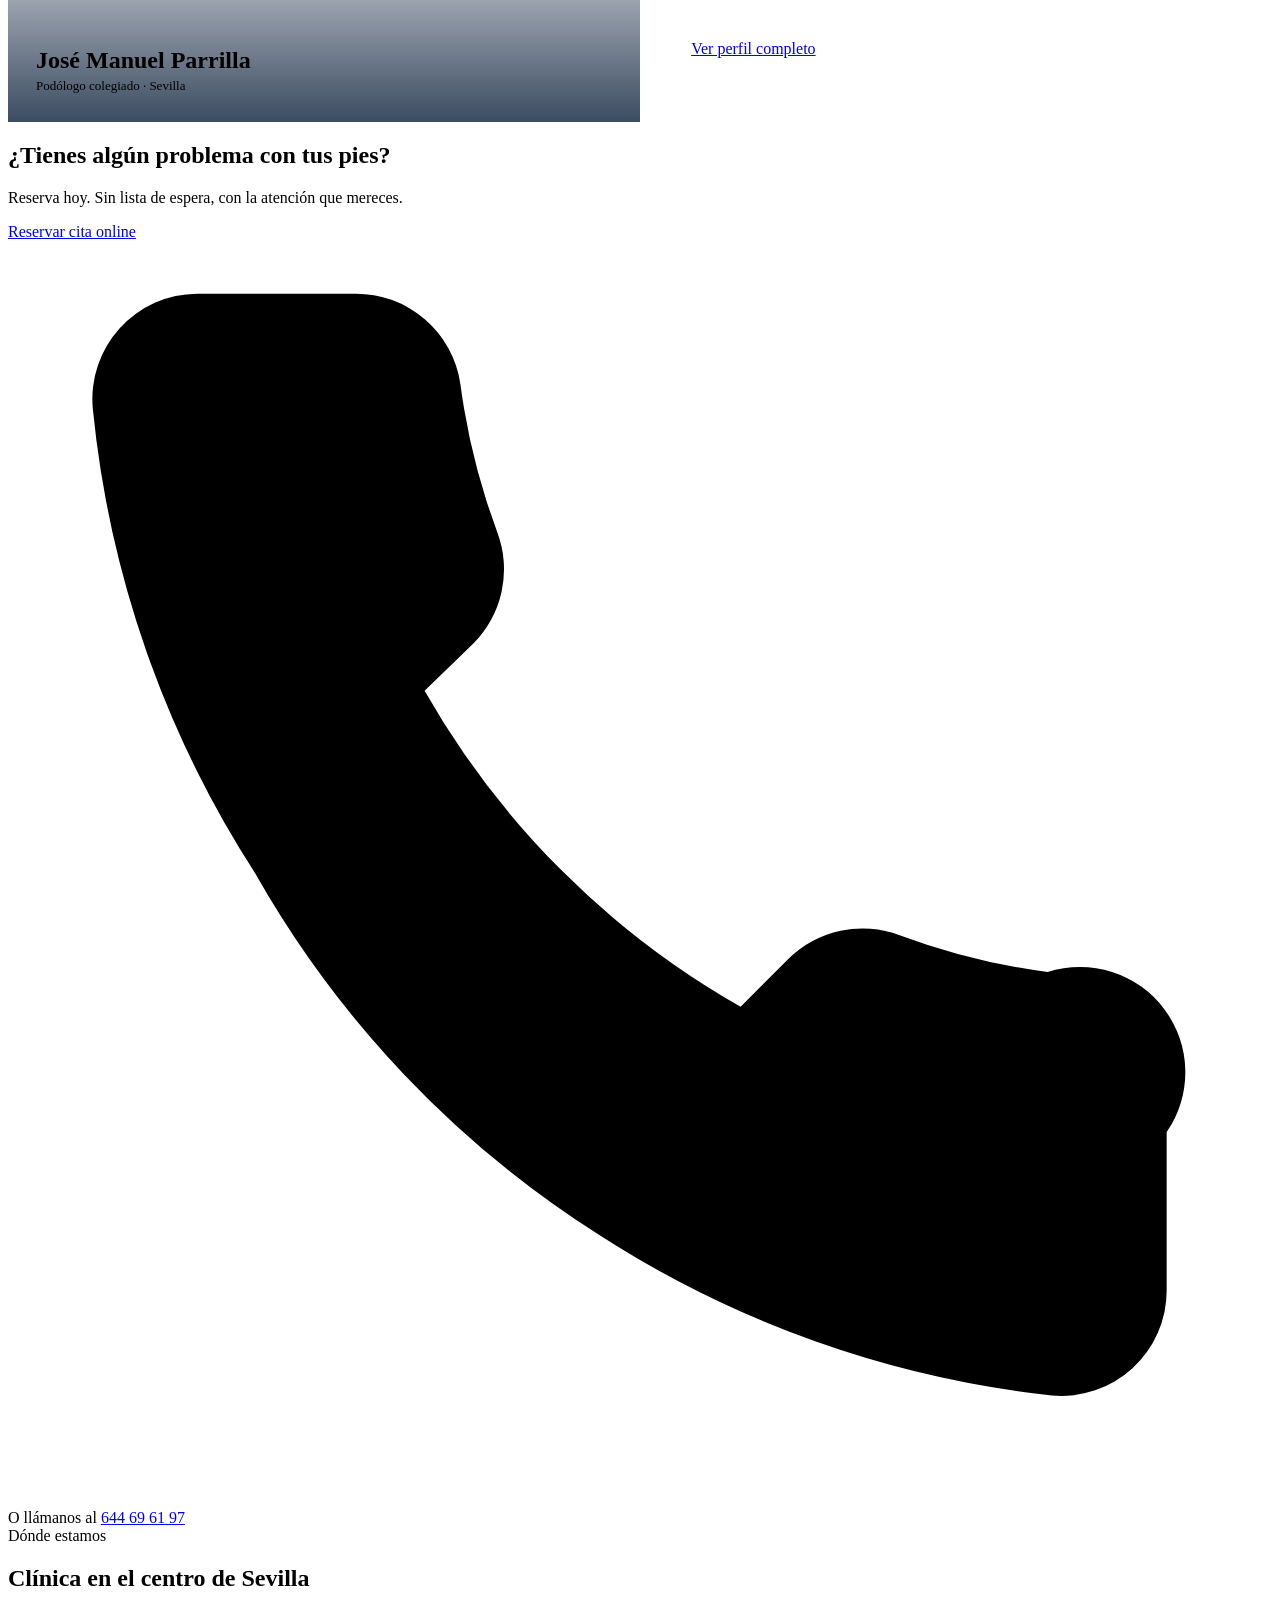
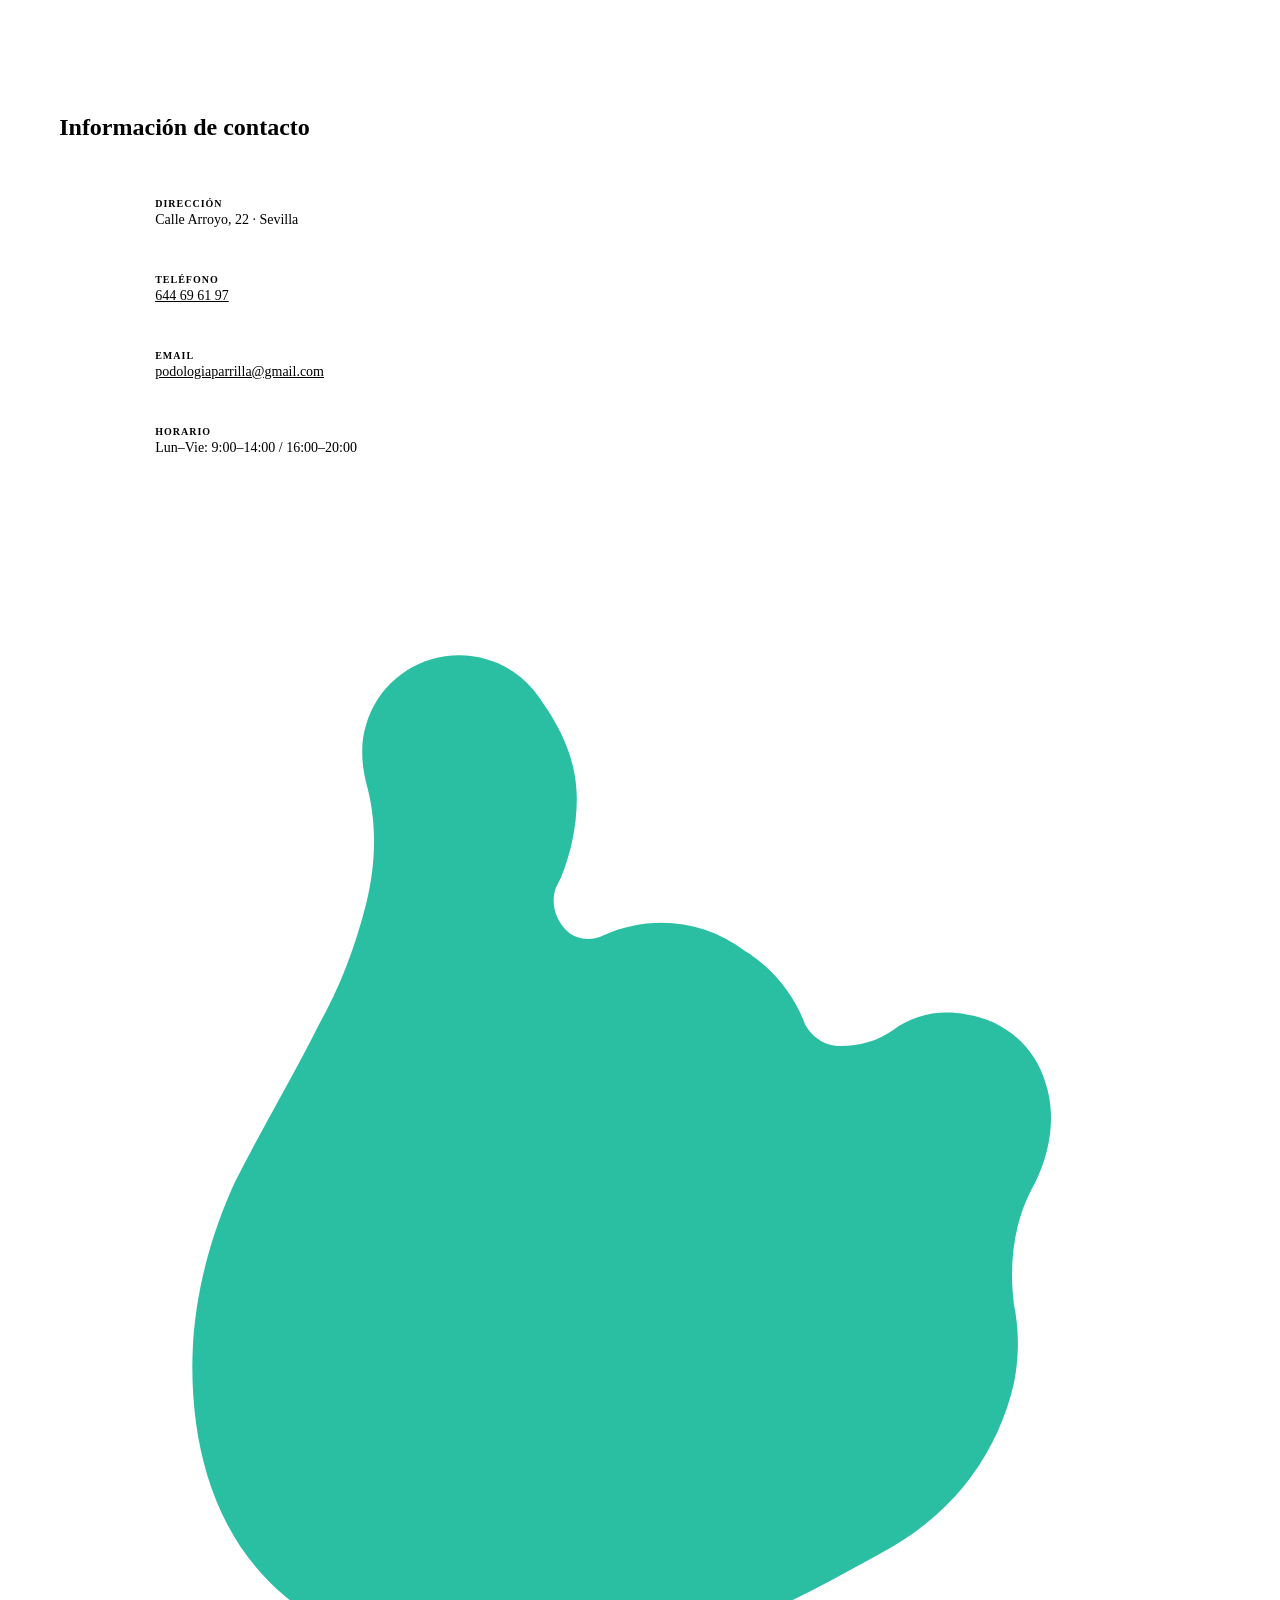
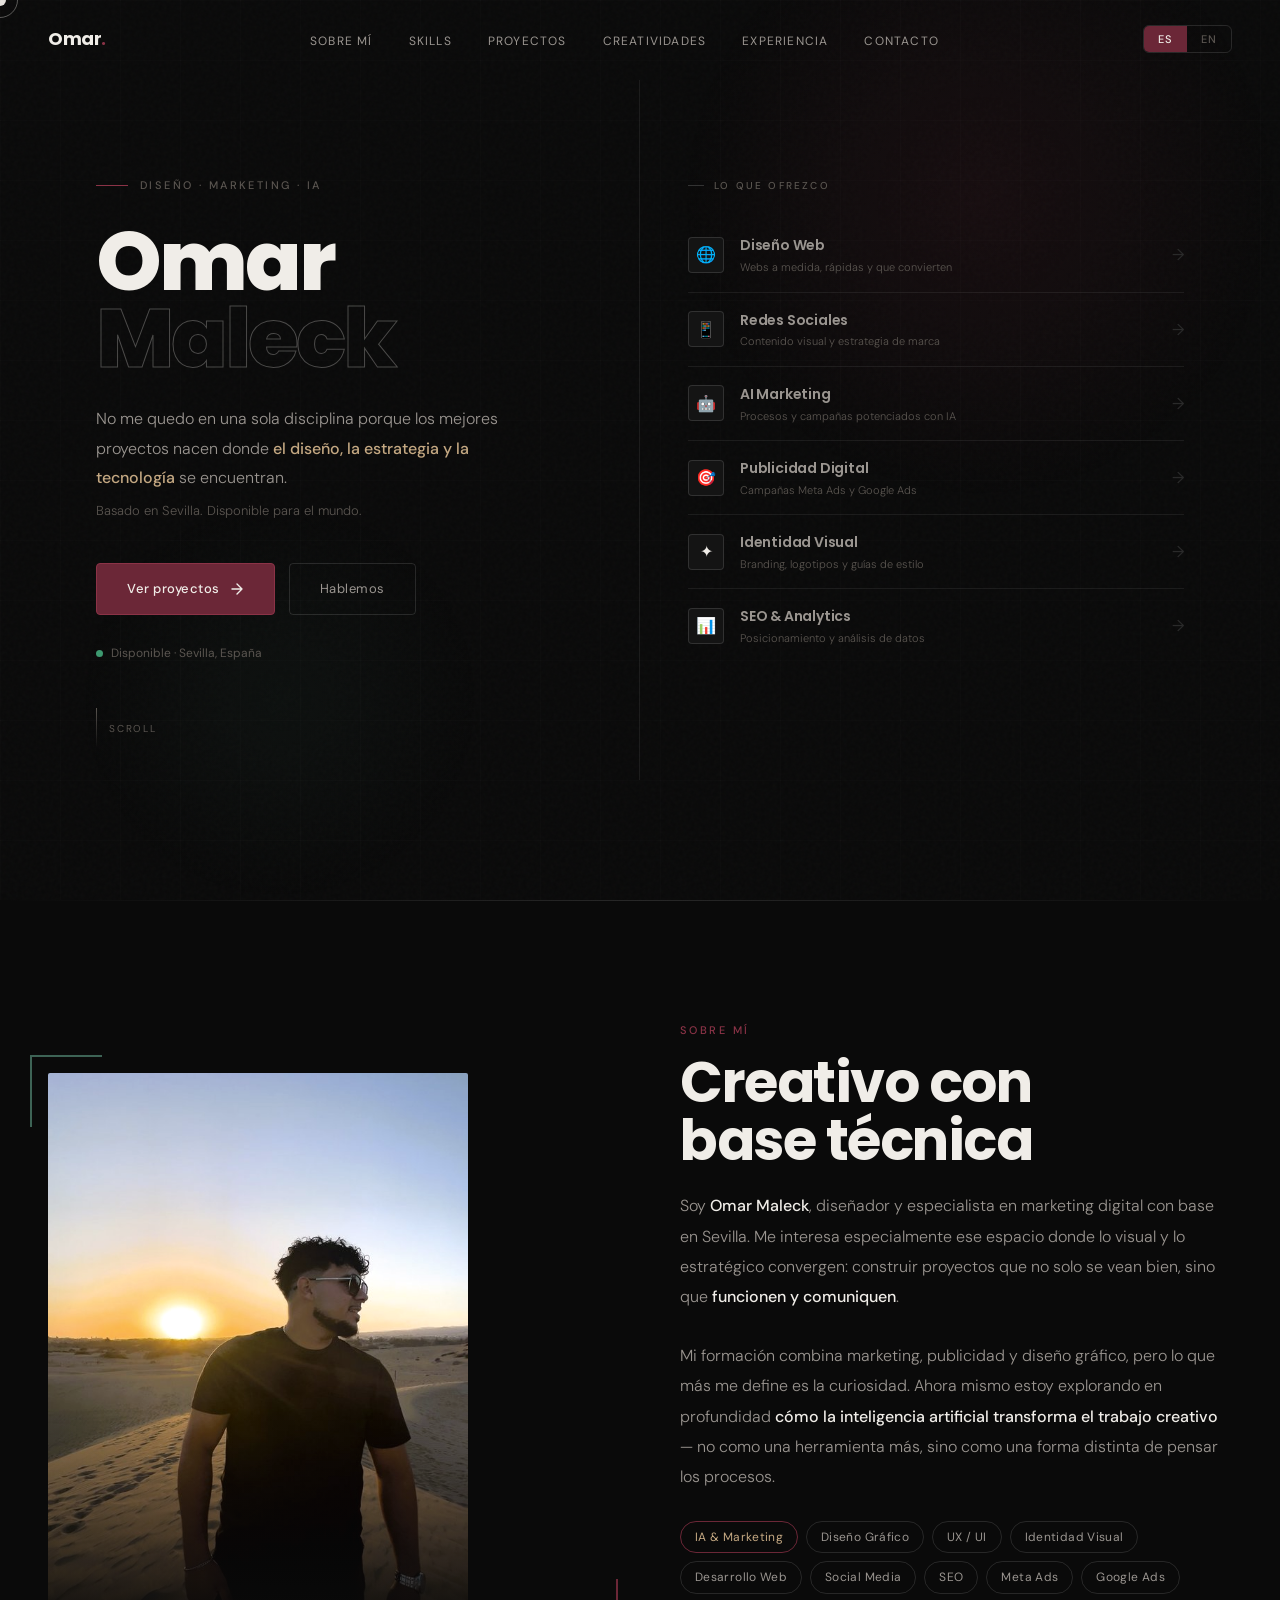
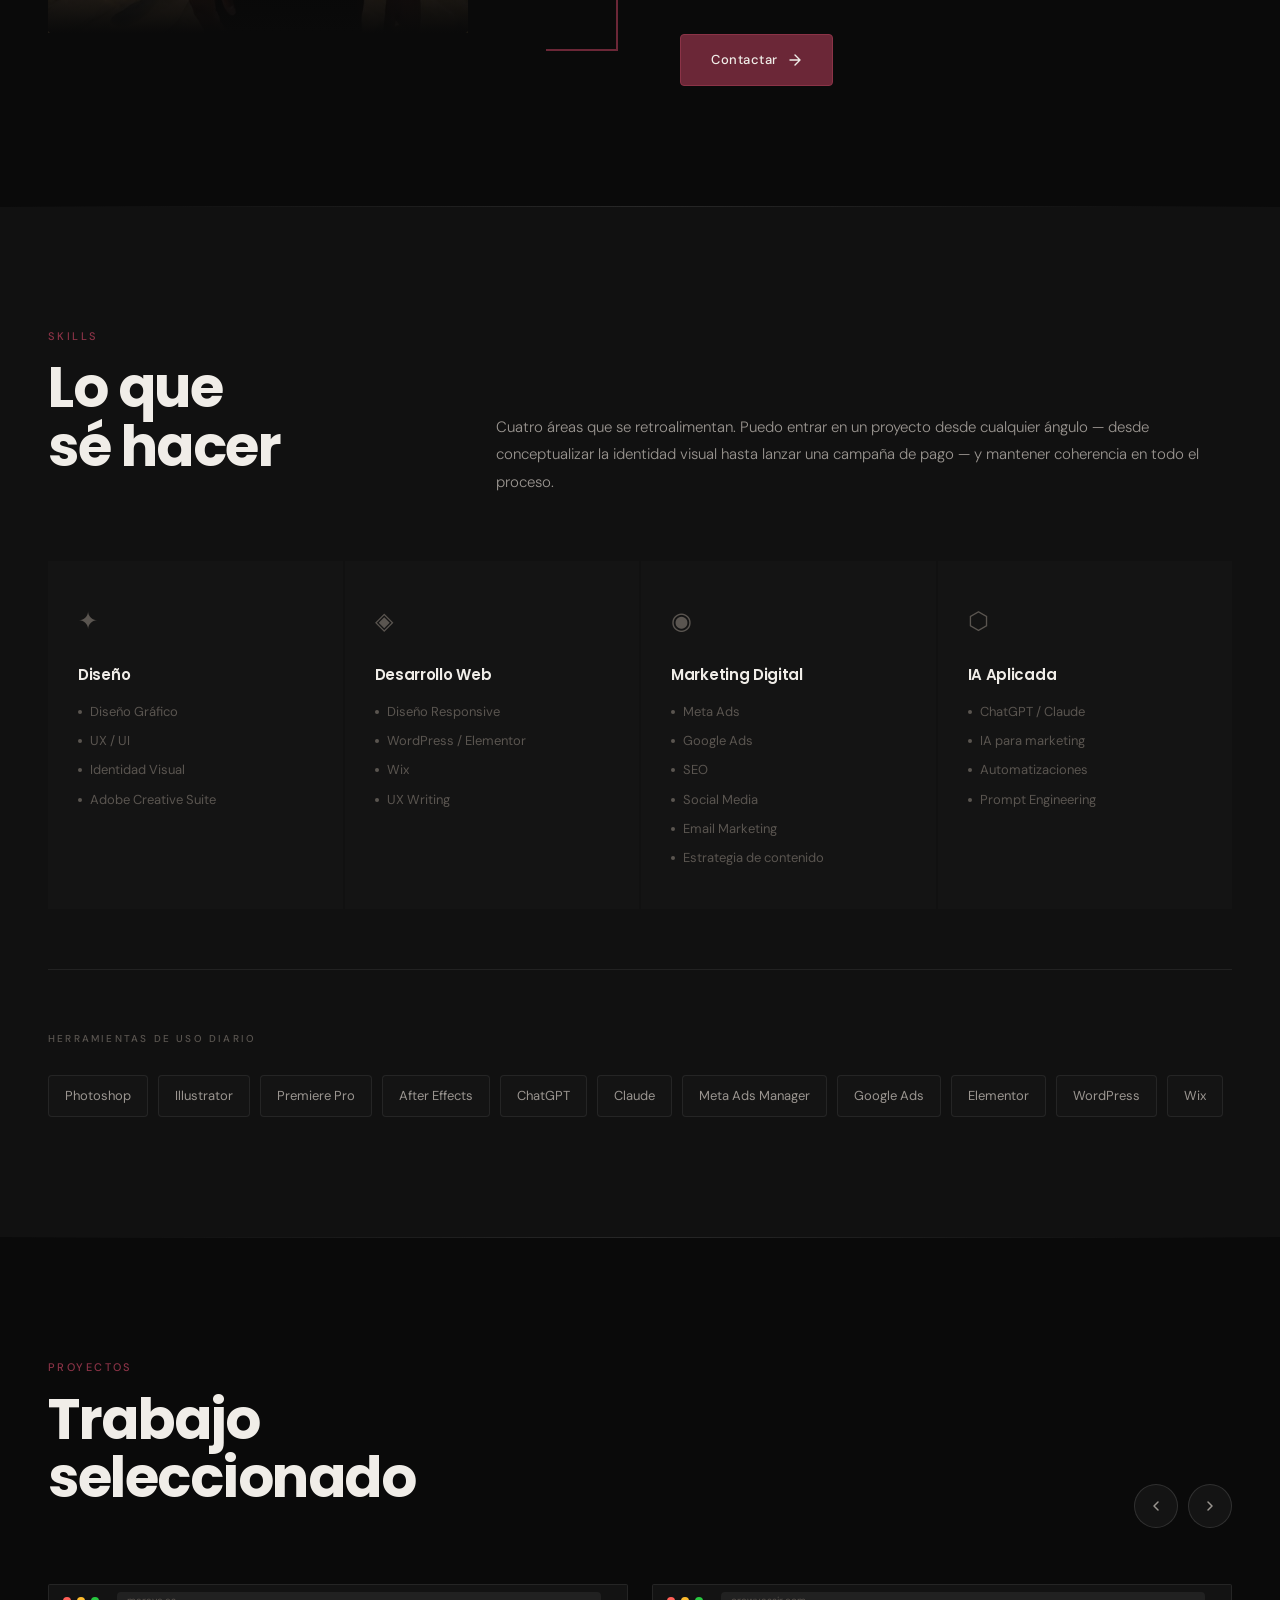
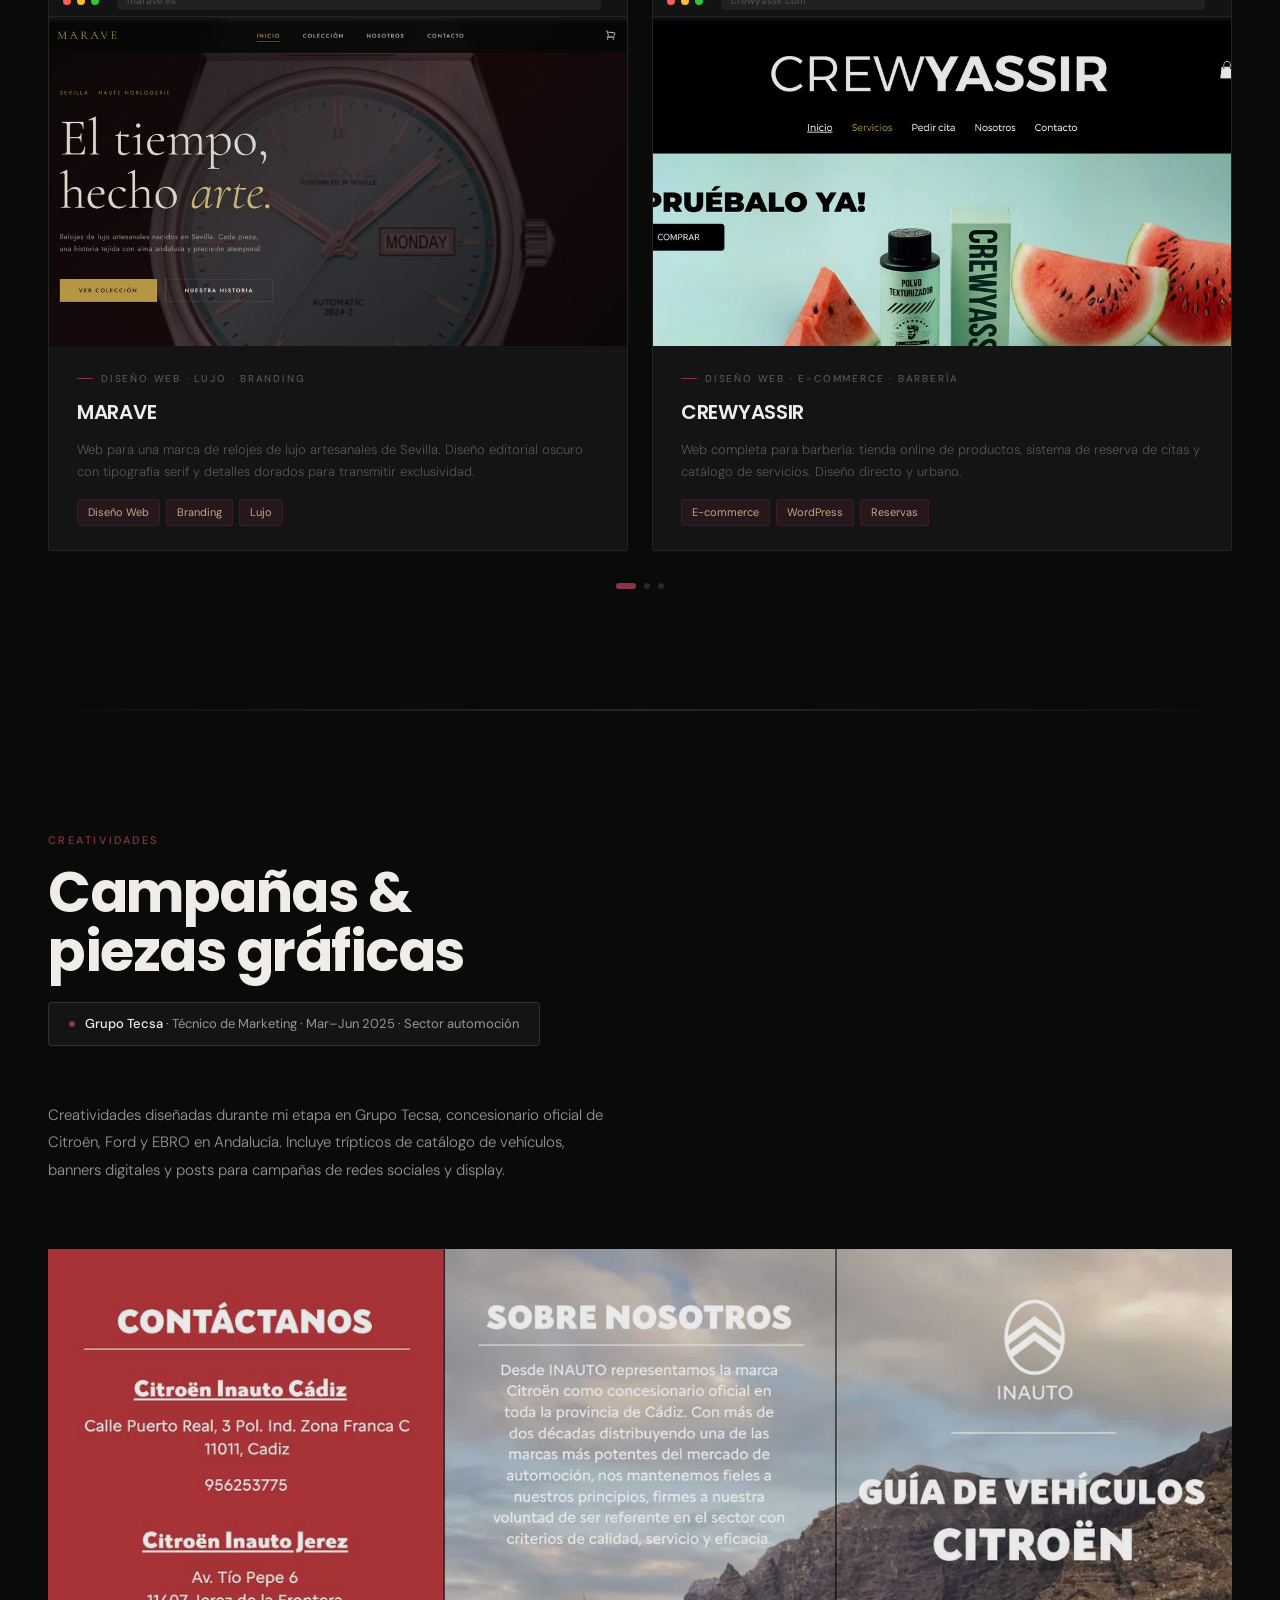
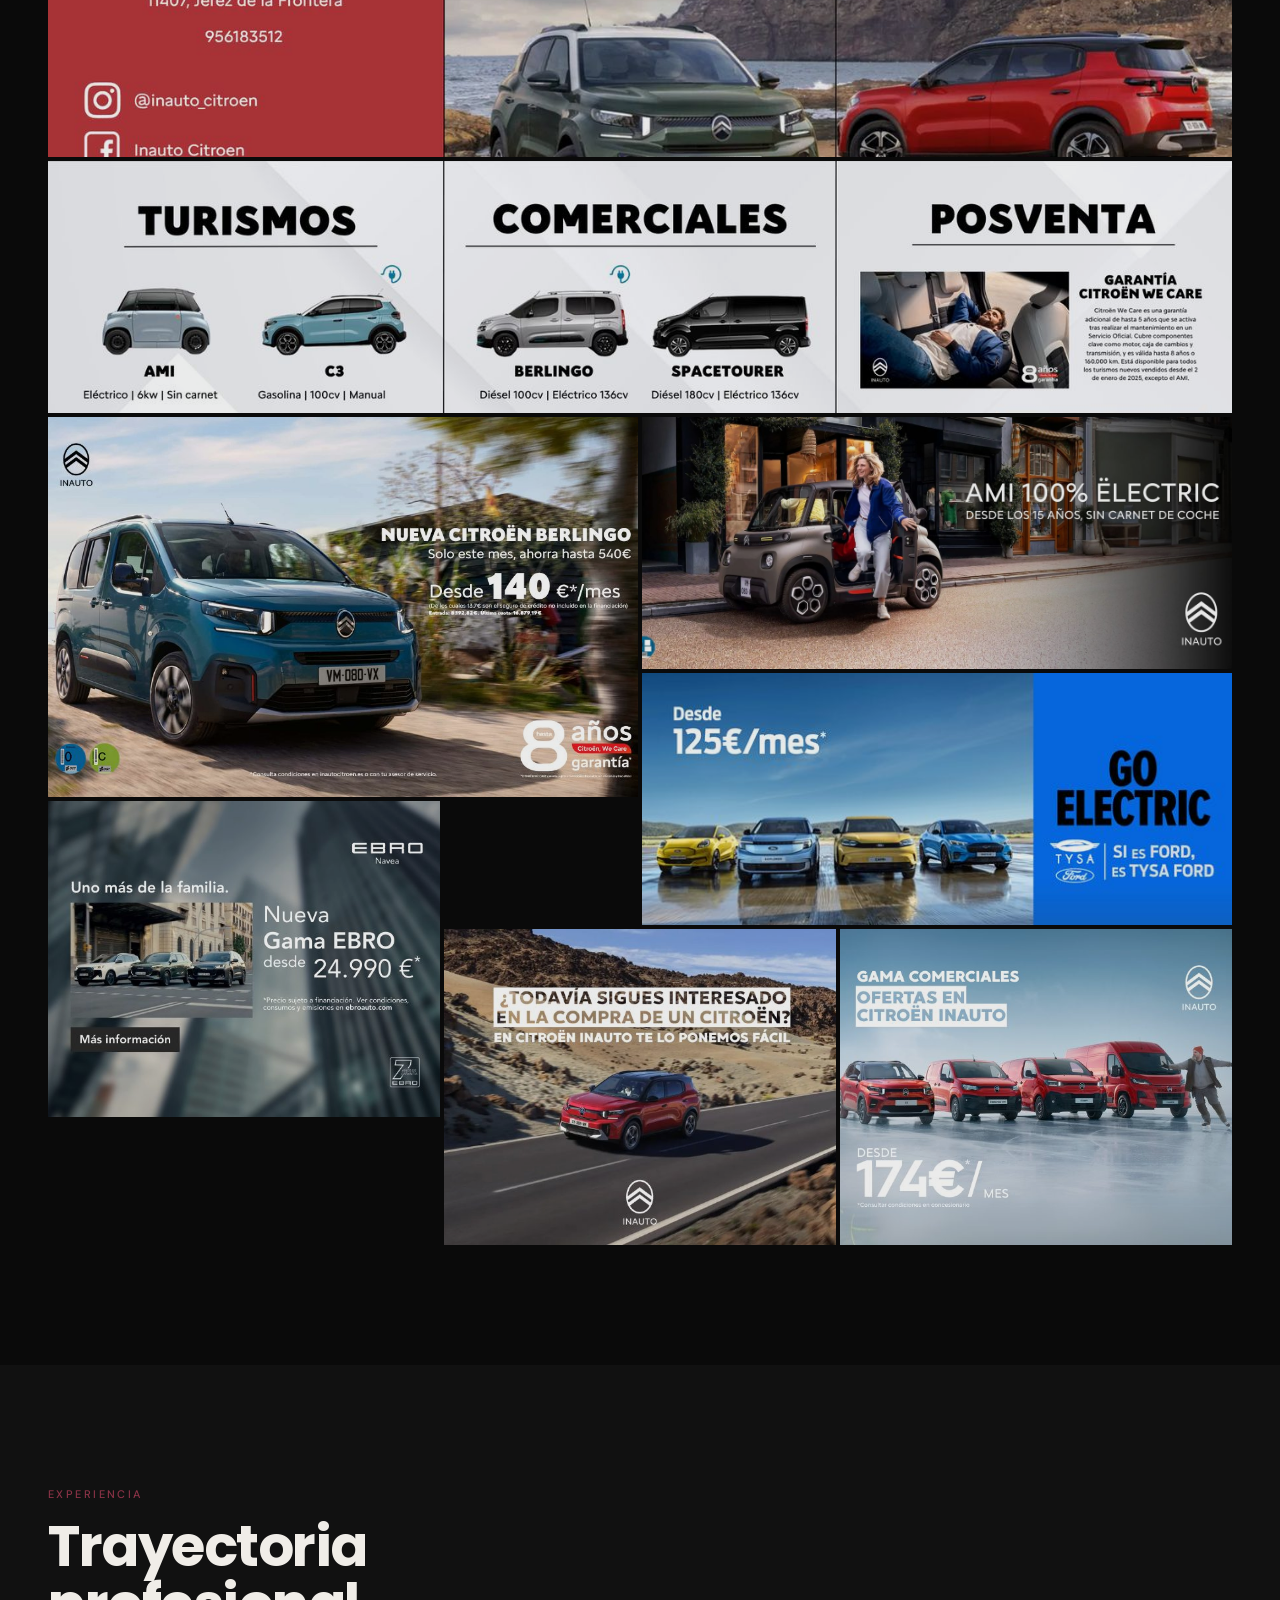
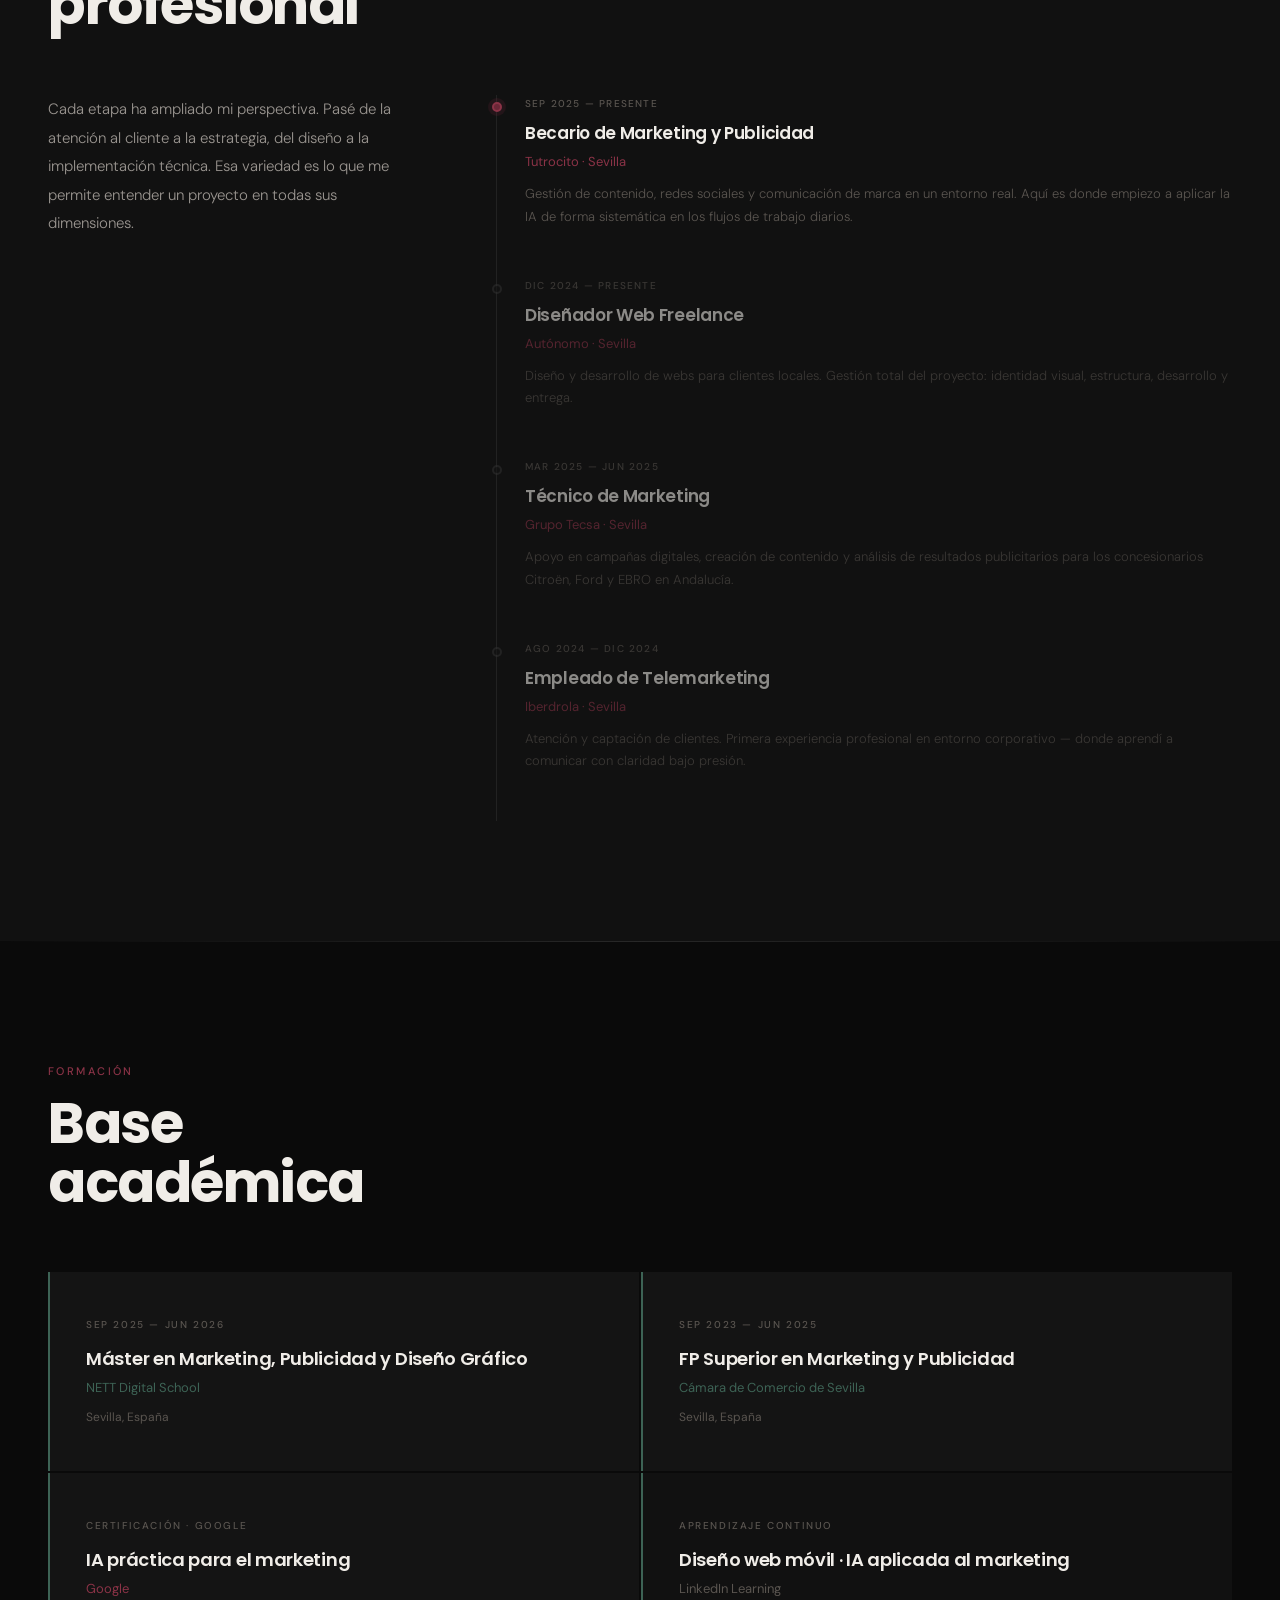
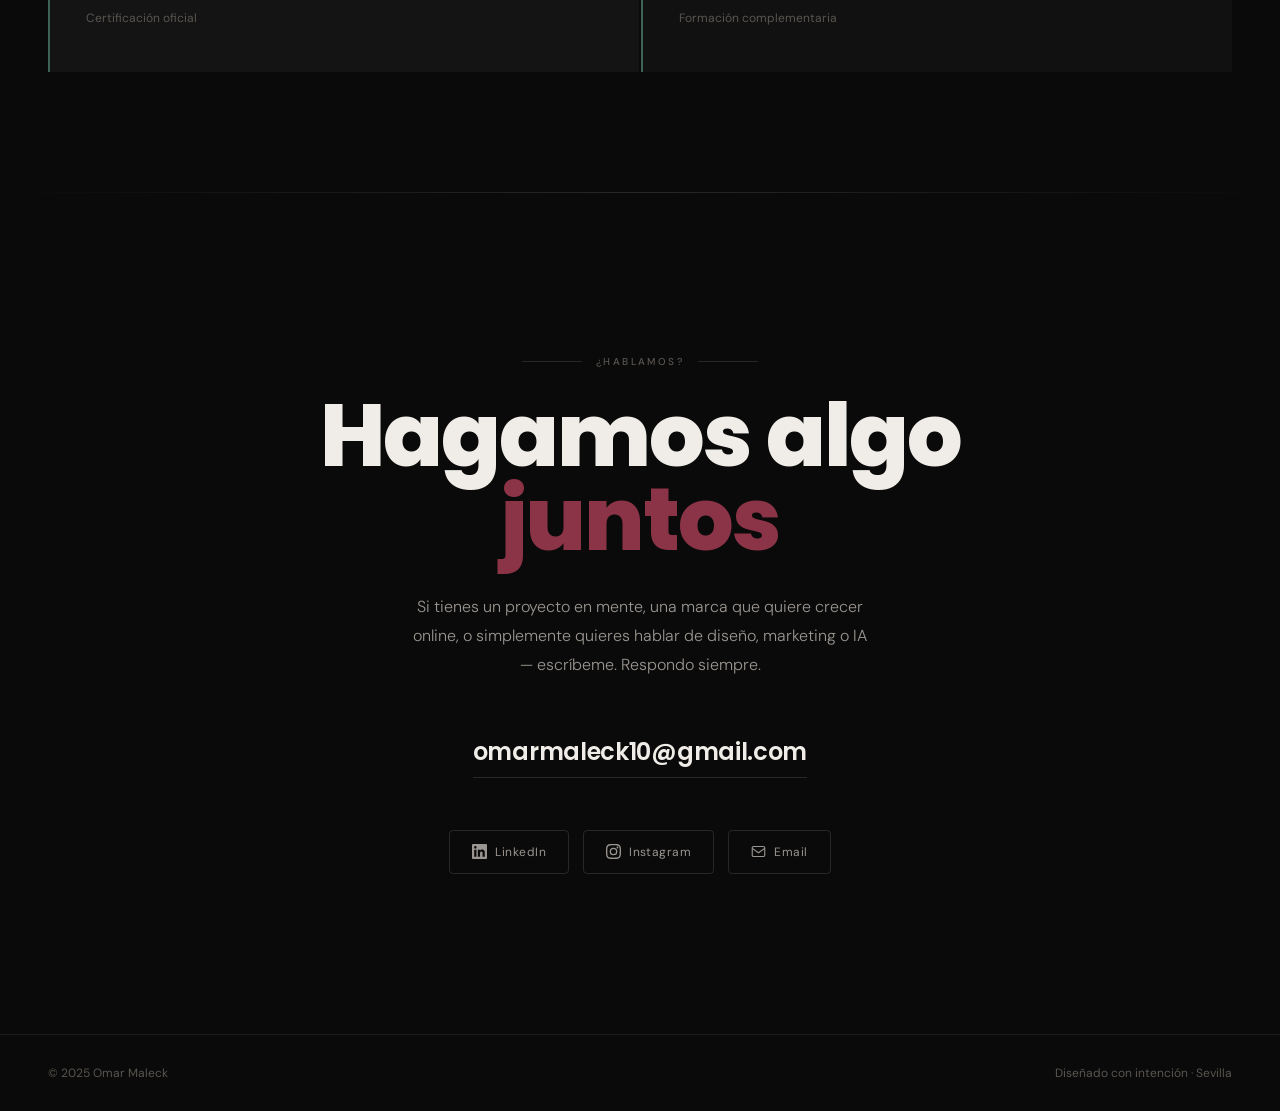
